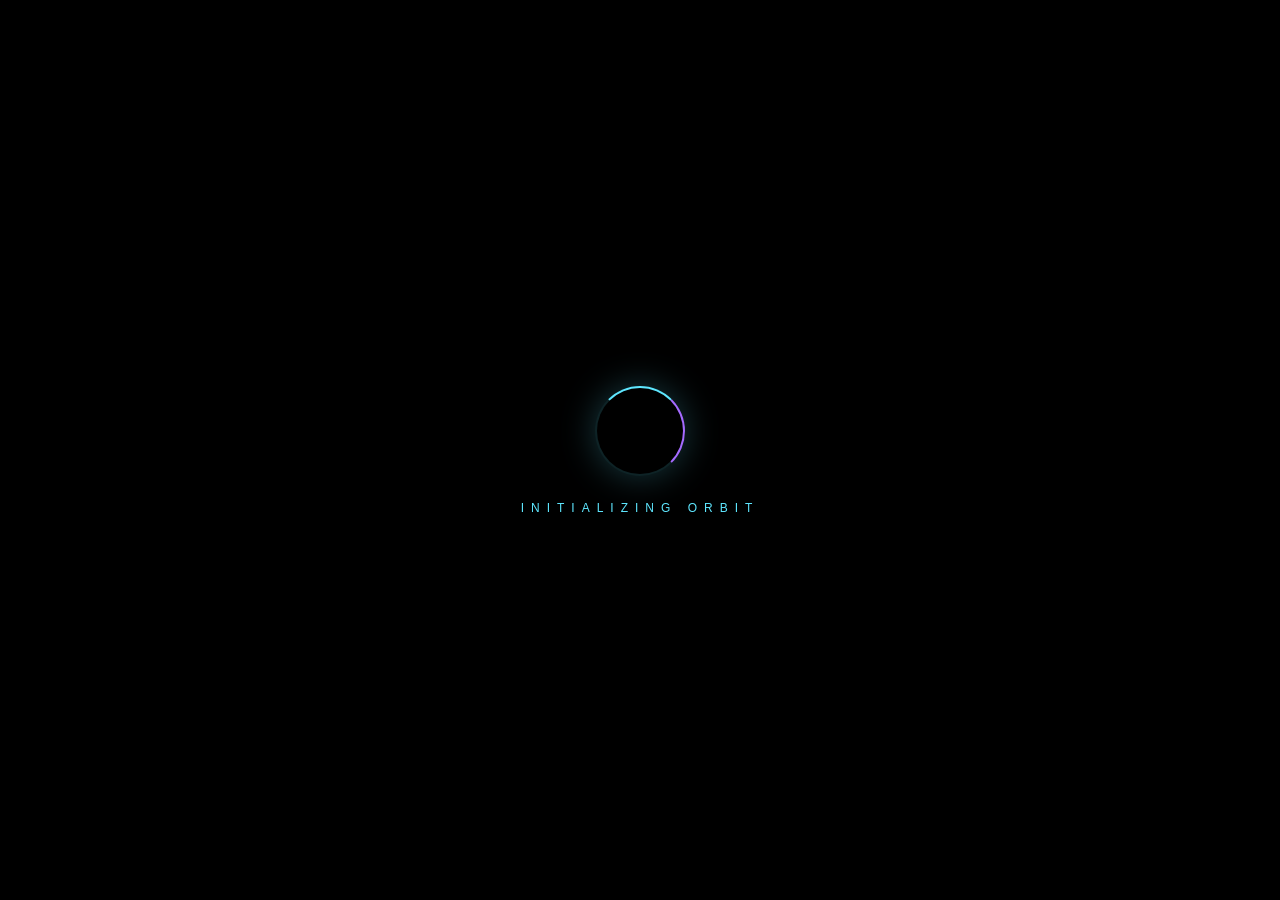
==== index.html @ 04d19d9b "Update index.html" ====
<!DOCTYPE html>
<html lang="en">
<head>
<meta charset="UTF-8">
<meta name="viewport" content="width=device-width, initial-scale=1.0">
<meta name="theme-color" content="#020308">
<meta name="description" content="ORBIT — Beyond the Ordinary. A futuristic sci-fi space interface.">
<title>ORBIT — Beyond the Ordinary</title>

<style>
:root{
    --bg:#020308;
    --bg2:#060914;
    --text:#fff;
    --muted:#91a1b8;
    --cyan:#5ee7ff;
    --blue:#4f7cff;
    --purple:#a56bff;
    --pink:#ff4fd8;
    --green:#55ffb1;
    --red:#ff5577;
    --card:rgba(255,255,255,.055);
    --border:rgba(255,255,255,.11);
}

*{
    margin:0;
    padding:0;
    box-sizing:border-box;
}

html{
    scroll-behavior:smooth;
}

body{
    background:#020308;
    color:var(--text);
    font-family:Arial,Helvetica,sans-serif;
    overflow-x:hidden;
    min-height:100vh;
}

/* ================= LOADER ================= */

#loader{
    position:fixed;
    inset:0;
    z-index:99999;
    display:flex;
    flex-direction:column;
    align-items:center;
    justify-content:center;
    background:#000;
    transition:opacity .8s,visibility .8s;
}

#loader.hidden{
    opacity:0;
    visibility:hidden;
    pointer-events:none;
}

.loader-core{
    width:90px;
    height:90px;
    border-radius:50%;
    border:2px solid rgba(94,231,255,.15);
    border-top-color:var(--cyan);
    border-right-color:var(--purple);
    animation:spin 1s linear infinite;
    box-shadow:0 0 35px rgba(94,231,255,.25);
}

.loader-text{
    margin-top:25px;
    color:var(--cyan);
    letter-spacing:7px;
    font-size:12px;
    animation:blink 1.3s infinite;
}

@keyframes spin{
    to{transform:rotate(360deg)}
}

@keyframes blink{
    50%{opacity:.3}
}

/* ================= SPACE BACKGROUND ================= */

#spaceCanvas{
    position:fixed;
    inset:0;
    width:100%;
    height:100%;
    z-index:-10;
}

/* ================= BLACK HOLE ================= */

.black-hole-wrap{
    position:fixed;
    left:50%;
    top:48%;
    width:550px;
    height:550px;
    transform:translate(-50%,-50%);
    pointer-events:none;
    z-index:-5;
}

.black-hole{
    position:absolute;
    inset:145px;
    border-radius:50%;
    background:#000;
    box-shadow:
        0 0 35px rgba(255,79,216,.3),
        0 0 90px rgba(94,231,255,.15),
        0 0 150px rgba(165,107,255,.1);
}

.accretion-ring{
    position:absolute;
    inset:65px;
    border-radius:50%;
    border:20px solid transparent;
    border-top-color:rgba(255,79,216,.8);
    border-right-color:rgba(94,231,255,.8);
    border-bottom-color:rgba(165,107,255,.45);
    filter:blur(2px);
    transform:rotate(-20deg) scaleY(.42);
    animation:blackHoleSpin 5s linear infinite;
    box-shadow:
        0 0 25px rgba(255,79,216,.3),
        0 0 50px rgba(94,231,255,.2);
}

.accretion-ring.two{
    inset:90px;
    border-width:9px;
    opacity:.65;
    animation-duration:3.5s;
    animation-direction:reverse;
}

.black-hole-glow{
    position:absolute;
    inset:15px;
    border-radius:50%;
    background:radial-gradient(
        circle,
        transparent 35%,
        rgba(94,231,255,.05),
        transparent 70%
    );
    filter:blur(15px);
    animation:glowPulse 4s ease-in-out infinite;
}

@keyframes blackHoleSpin{
    to{
        transform:rotate(340deg) scaleY(.42);
    }
}

@keyframes glowPulse{
    50%{
        transform:scale(1.07);
        opacity:.5;
    }
}

/* ================= NAVBAR ================= */

.navbar{
    position:fixed;
    top:0;
    left:0;
    right:0;
    z-index:1000;
    display:flex;
    align-items:center;
    justify-content:space-between;
    padding:18px 5%;
    background:rgba(2,3,8,.55);
    backdrop-filter:blur(18px);
    border-bottom:1px solid rgba(255,255,255,.07);
    transition:.35s;
}

.navbar.scrolled{
    padding:12px 5%;
    background:rgba(2,3,8,.93);
    box-shadow:0 10px 40px rgba(0,0,0,.4);
}

.logo{
    color:white;
    text-decoration:none;
    font-size:25px;
    font-weight:900;
    letter-spacing:4px;
}

.logo span{
    color:var(--cyan);
    text-shadow:0 0 18px var(--cyan);
}

.nav-links{
    display:flex;
    align-items:center;
    gap:24px;
}

.nav-links a{
    position:relative;
    color:#aebbd0;
    text-decoration:none;
    font-size:14px;
    transition:.3s;
}

.nav-links a:hover{
    color:white;
}

.nav-links a::after{
    content:"";
    position:absolute;
    left:0;
    bottom:-7px;
    width:0;
    height:2px;
    background:linear-gradient(90deg,var(--cyan),var(--purple));
    transition:.3s;
}

.nav-links a:hover::after{
    width:100%;
}

.menu-btn{
    display:none;
    border:1px solid rgba(94,231,255,.2);
    background:rgba(255,255,255,.05);
    color:white;
    width:42px;
    height:42px;
    border-radius:10px;
    cursor:pointer;
    font-size:20px;
}

/* ================= BUTTONS ================= */

.btn{
    position:relative;
    overflow:hidden;
    border:0;
    cursor:pointer;
    color:white;
    text-decoration:none;
    padding:13px 21px;
    border-radius:12px;
    font-weight:700;
    display:inline-flex;
    align-items:center;
    justify-content:center;
    gap:8px;
    transition:.25s;
}

.btn:hover{
    transform:translateY(-4px) scale(1.02);
}

.btn:active{
    transform:scale(.96);
}

.btn-primary{
    background:linear-gradient(
        135deg,
        #246bfd,
        #8a46ff,
        #e54edc
    );
    background-size:200% 200%;
    box-shadow:0 8px 30px rgba(79,124,255,.3);
    animation:gradientMove 4s ease infinite;
}

.btn-primary:hover{
    box-shadow:
        0 12px 40px rgba(79,124,255,.5),
        0 0 30px rgba(165,107,255,.25);
}

.btn-outline{
    background:rgba(94,231,255,.05);
    border:1px solid rgba(94,231,255,.25);
}

.btn-outline:hover{
    border-color:var(--cyan);
    box-shadow:0 0 25px rgba(94,231,255,.2);
}

@keyframes gradientMove{
    0%,100%{background-position:0 50%}
    50%{background-position:100% 50%}
}

.ripple{
    position:absolute;
    width:20px;
    height:20px;
    border-radius:50%;
    background:rgba(255,255,255,.35);
    transform:scale(0);
    animation:ripple .6s linear;
    pointer-events:none;
}

@keyframes ripple{
    to{
        transform:scale(7);
        opacity:0;
    }
}

/* ================= HERO ================= */

.hero{
    min-height:100vh;
    padding:150px 5% 80px;
    display:flex;
    flex-direction:column;
    align-items:center;
    justify-content:center;
    text-align:center;
    position:relative;
}

.hero-content{
    max-width:900px;
    position:relative;
    z-index:5;
}

.status-pill{
    display:inline-flex;
    align-items:center;
    gap:9px;
    padding:8px 14px;
    border:1px solid rgba(94,231,255,.2);
    border-radius:50px;
    background:rgba(94,231,255,.05);
    color:#a3eaff;
    font-size:12px;
    letter-spacing:1px;
}

.status-dot{
    width:8px;
    height:8px;
    border-radius:50%;
    background:var(--green);
    box-shadow:0 0 15px var(--green);
    animation:pulse 1.2s infinite;
}

@keyframes pulse{
    50%{
        transform:scale(.55);
        opacity:.5;
    }
}

.hero h1{
    margin-top:24px;
    font-size:clamp(60px,14vw,150px);
    line-height:.9;
    letter-spacing:14px;
    margin-left:14px;
    font-weight:900;
    background:linear-gradient(
        90deg,
        white,
        var(--cyan),
        #9e8cff,
        var(--pink),
        white
    );
    background-size:300%;
    -webkit-background-clip:text;
    background-clip:text;
    color:transparent;
    animation:textFlow 7s linear infinite;
}

@keyframes textFlow{
    to{background-position:300% center}
}

.hero-subtitle{
    max-width:700px;
    margin:25px auto 0;
    color:#9caac0;
    line-height:1.7;
    font-size:18px;
}

.hero-actions{
    display:flex;
    justify-content:center;
    flex-wrap:wrap;
    gap:13px;
    margin-top:32px;
}

/* ================= STATS ================= */

.stats{
    width:min(1050px,92%);
    margin:30px auto 0;
    display:grid;
    grid-template-columns:repeat(4,1fr);
    gap:13px;
    position:relative;
    z-index:5;
}

.stat{
    padding:20px 15px;
    border:1px solid var(--border);
    background:rgba(255,255,255,.035);
    border-radius:17px;
    backdrop-filter:blur(10px);
    transition:.3s;
}

.stat:hover{
    transform:translateY(-6px);
    border-color:rgba(94,231,255,.35);
    box-shadow:0 0 30px rgba(94,231,255,.1);
}

.stat-number{
    font-size:27px;
    font-weight:800;
}

.stat-label{
    margin-top:6px;
    color:#75859c;
    font-size:11px;
    text-transform:uppercase;
    letter-spacing:1.6px;
}

/* ================= SECTIONS ================= */

section.content-section{
    position:relative;
    padding:110px 5%;
}

.container{
    width:min(1150px,100%);
    margin:auto;
}

.section-heading{
    text-align:center;
    margin-bottom:45px;
}

.section-heading .mini{
    color:var(--cyan);
    text-transform:uppercase;
    letter-spacing:4px;
    font-size:11px;
    margin-bottom:13px;
}

.section-heading h2{
    font-size:clamp(32px,5vw,55px);
    margin-bottom:12px;
}

.section-heading p{
    max-width:650px;
    margin:auto;
    color:#74859d;
    line-height:1.7;
}

/* ================= FEATURE CARDS ================= */

.features-grid{
    display:grid;
    grid-template-columns:repeat(4,1fr);
    gap:16px;
}

.feature-card{
    position:relative;
    padding:27px;
    min-height:240px;
    border:1px solid var(--border);
    border-radius:20px;
    background:linear-gradient(
        145deg,
        rgba(255,255,255,.06),
        rgba(255,255,255,.025)
    );
    overflow:hidden;
    transition:.35s;
}

.feature-card:hover{
    transform:translateY(-9px) rotateX(2deg);
    border-color:rgba(94,231,255,.35);
    box-shadow:0 20px 55px rgba(0,0,0,.45);
}

.feature-icon{
    font-size:35px;
    margin-bottom:17px;
}

.feature-card h3{
    margin-bottom:10px;
    font-size:19px;
}

.feature-card p{
    color:#7d8ea5;
    font-size:14px;
    line-height:1.7;
}

.feature-open{
    display:inline-block;
    margin-top:18px;
    color:#91ebff;
    font-size:12px;
    font-weight:bold;
    cursor:pointer;
}

/* ================= CONTROL PANEL ================= */

.control-panel{
    padding:25px;
    border:1px solid var(--border);
    border-radius:24px;
    background:rgba(255,255,255,.035);
    backdrop-filter:blur(18px);
    box-shadow:0 25px 80px rgba(0,0,0,.25);
}

.control-top{
    display:flex;
    align-items:center;
    justify-content:space-between;
    gap:15px;
    flex-wrap:wrap;
    margin-bottom:25px;
}

.control-title h3{
    font-size:24px;
}

.control-title p{
    margin-top:5px;
    color:#718197;
    font-size:13px;
}

.control-buttons{
    display:flex;
    flex-wrap:wrap;
    gap:10px;
}

.panel-grid{
    display:grid;
    grid-template-columns:1.25fr .75fr;
    gap:16px;
}

.panel-box{
    padding:20px;
    border:1px solid rgba(255,255,255,.08);
    border-radius:18px;
    background:rgba(0,0,0,.25);
}

.panel-box h4{
    margin-bottom:17px;
    color:#cfe8ff;
}

.system-line{
    display:flex;
    align-items:center;
    justify-content:space-between;
    padding:13px 0;
    border-bottom:1px solid rgba(255,255,255,.06);
    font-size:13px;
}

.system-line:last-child{
    border-bottom:0;
}

.system-value{
    color:var(--green);
}

/* ================= SEARCH ================= */

.search-wrap{
    max-width:680px;
    margin:0 auto 25px;
}

.search{
    width:100%;
    padding:16px 18px;
    border:1px solid rgba(94,231,255,.12);
    border-radius:16px;
    outline:none;
    background:rgba(255,255,255,.045);
    color:white;
    font-size:14px;
}

.search:focus{
    border-color:rgba(94,231,255,.5);
    box-shadow:0 0 0 4px rgba(94,231,255,.05);
}

.search::placeholder{
    color:#5e6e83;
}

/* ================= COMMANDS ================= */

.command-grid{
    display:grid;
    grid-template-columns:repeat(3,1fr);
    gap:15px;
}

.command-card{
    padding:22px;
    border:1px solid var(--border);
    border-radius:18px;
    background:rgba(255,255,255,.035);
    transition:.3s;
}

.command-card:hover{
    transform:translateY(-5px);
    border-color:rgba(165,107,255,.35);
}

.command-card.hidden{
    display:none;
}

.command-card h4{
    margin-bottom:8px;
}

.command-card p{
    color:#75859b;
    font-size:13px;
    line-height:1.6;
}

.command-card button{
    margin-top:15px;
}

/* ================= TERMINAL ================= */

.terminal{
    overflow:hidden;
    border:1px solid rgba(94,231,255,.15);
    border-radius:19px;
    background:#020409;
    box-shadow:0 20px 70px rgba(0,0,0,.45);
}

.terminal-bar{
    display:flex;
    align-items:center;
    gap:7px;
    padding:12px 15px;
    background:#080c15;
    border-bottom:1px solid rgba(255,255,255,.07);
}

.terminal-dot{
    width:9px;
    height:9px;
    border-radius:50%;
}

.red{background:#ff5370}
.yellow{background:#ffd35e}
.green{background:#54e89c}

.terminal-body{
    min-height:220px;
    padding:20px;
    font-family:monospace;
    font-size:13px;
    line-height:1.9;
    color:#9feaff;
    white-space:pre-wrap;
}

/* ================= REVEAL ================= */

.reveal{
    opacity:0;
    transform:translateY(45px);
    transition:opacity .8s,transform .8s;
}

.reveal.active{
    opacity:1;
    transform:translateY(0);
}

/* ================= FOOTER ================= */

footer{
    position:relative;
    margin-top:40px;
    padding:80px 5% 30px;
    text-align:center;
    overflow:hidden;
    border-top:1px solid rgba(255,255,255,.08);
    background:linear-gradient(
        180deg,
        rgba(4,6,13,.45),
        #010207
    );
}

.footer-orbit{
    width:100%;
    max-width:760px;
    height:150px;
    margin:0 auto 35px;
    border:1px solid rgba(94,231,255,.12);
    border-radius:50%;
    transform:rotate(-7deg);
    animation:footerFloat 5s ease-in-out infinite;
}

@keyframes footerFloat{
    50%{
        transform:rotate(-7deg) translateY(-8px) scale(1.02);
    }
}

.footer-logo{
    margin-bottom:12px;
    font-size:31px;
    font-weight:900;
    letter-spacing:7px;
}

.footer-logo span{
    color:var(--cyan);
}

.footer-text{
    margin-bottom:24px;
    color:#627186;
    font-size:13px;
}

.footer-links{
    display:flex;
    justify-content:center;
    flex-wrap:wrap;
    gap:18px;
    margin-bottom:25px;
}

.footer-links a{
    color:#8d9cb0;
    text-decoration:none;
    font-size:12px;
    transition:.3s;
}

.footer-links a:hover{
    color:var(--cyan);
}

.footer-copy{
    color:#3f4b5b;
    font-size:11px;
}

/* ================= TOP BUTTON ================= */

#topButton{
    position:fixed;
    right:20px;
    bottom:20px;
    z-index:900;
    width:46px;
    height:46px;
    border-radius:50%;
    border:1px solid rgba(94,231,255,.3);
    background:rgba(5,9,18,.8);
    color:white;
    cursor:pointer;
    opacity:0;
    visibility:hidden;
    transition:.3s;
}

#topButton.show{
    opacity:1;
    visibility:visible;
}

#topButton:hover{
    transform:translateY(-4px);
    box-shadow:0 0 25px rgba(94,231,255,.2);
}

/* ================= MODAL ================= */

.modal{
    position:fixed;
    inset:0;
    z-index:5000;
    display:flex;
    align-items:center;
    justify-content:center;
    padding:20px;
    background:rgba(0,0,0,.75);
    backdrop-filter:blur(12px);
    opacity:0;
    visibility:hidden;
    transition:.3s;
}

.modal.show{
    opacity:1;
    visibility:visible;
}

.modal-box{
    width:min(560px,100%);
    padding:27px;
    border:1px solid rgba(94,231,255,.2);
    border-radius:24px;
    background:linear-gradient(
        145deg,
        rgba(12,17,30,.97),
        rgba(4,5,12,.97)
    );
    transform:translateY(25px) scale(.96);
    transition:.3s;
}

.modal.show .modal-box{
    transform:translateY(0) scale(1);
}

.modal-head{
    display:flex;
    align-items:center;
    justify-content:space-between;
    margin-bottom:18px;
}

.modal-head h3{
    font-size:23px;
}

.close-modal{
    width:35px;
    height:35px;
    border-radius:10px;
    border:1px solid rgba(255,255,255,.1);
    background:rgba(255,255,255,.05);
    color:white;
    cursor:pointer;
}

.modal-box p{
    color:#8190a5;
    line-height:1.75;
    font-size:14px;
}

/* ================= MOBILE ================= */

@media(max-width:900px){

    .features-grid{
        grid-template-columns:repeat(2,1fr);
    }

    .stats{
        grid-template-columns:repeat(2,1fr);
    }

    .panel-grid{
        grid-template-columns:1fr;
    }

    .command-grid{
        grid-template-columns:repeat(2,1fr);
    }
}

@media(max-width:700px){

    .navbar{
        padding:14px 5%;
    }

    .menu-btn{
        display:block;
    }

    .nav-links{
        position:absolute;
        top:70px;
        left:5%;
        right:5%;
        padding:20px;
        flex-direction:column;
        align-items:stretch;
        background:rgba(3,5,12,.96);
        border:1px solid rgba(255,255,255,.08);
        border-radius:18px;
        opacity:0;
        visibility:hidden;
        transform:translateY(-10px);
        transition:.3s;
    }

    .nav-links.open{
        opacity:1;
        visibility:visible;
        transform:translateY(0);
    }

    .nav-links a{
        padding:10px;
    }

    .hero{
        padding-top:125px;
    }

    .hero h1{
        font-size:clamp(52px,18vw,90px);
        letter-spacing:8px;
        margin-left:8px;
    }

    .hero-subtitle{
        font-size:15px;
    }

    .features-grid,
    .command-grid{
        grid-template-columns:1fr;
    }

    .stats{
        grid-template-columns:repeat(2,1fr);
    }

    section.content-section{
        padding:80px 5%;
    }

    .black-hole-wrap{
        width:400px;
        height:400px;
    }

    .black-hole{
        inset:110px;
    }

    .accretion-ring{
        inset:50px;
    }
}

@media(max-width:420px){

    .stats{
        grid-template-columns:1fr;
    }

    .control-panel{
        padding:17px;
    }

    .hero-actions .btn{
        width:100%;
    }
}
</style>
</head>

<body>

<!-- LOADER -->
<div id="loader">
    <div class="loader-core"></div>
    <div class="loader-text">INITIALIZING ORBIT</div>
</div>

<!-- SPACE -->
<canvas id="spaceCanvas"></canvas>

<!-- BLACK HOLE -->
<div class="black-hole-wrap">
    <div class="black-hole-glow"></div>
    <div class="accretion-ring"></div>
    <div class="accretion-ring two"></div>
    <div class="black-hole"></div>
</div>

<!-- NAVBAR -->
<nav class="navbar" id="navbar">

    <a href="#home" class="logo">
        ORB<span>I</span>T
    </a>

    <button class="menu-btn" id="menuBtn">☰</button>

    <div class="nav-links" id="navLinks">
        <a href="#home">Home</a>
        <a href="#explore">Explore</a>
        <a href="#control">Control</a>
        <a href="#modules">Modules</a>
        <a href="#terminal">Terminal</a>
    </div>

</nav>

<!-- HERO -->
<main id="home">

<section class="hero">

    <div class="hero-content">

        <div class="status-pill">
            <span class="status-dot"></span>
            ORBIT SYSTEM ONLINE
        </div>

        <h1>ORBIT</h1>

        <p class="hero-subtitle">
            Beyond the ordinary. Enter a futuristic digital universe
            engineered for exploration, discovery and limitless possibilities.
        </p>

        <div class="hero-actions">

            <a href="#explore" class="btn btn-primary">
                🚀 Explore ORBIT
            </a>

            <button class="btn btn-outline" data-modal="mission">
                🛰 Mission Control
            </button>

        </div>

    </div>

    <div class="stats">

        <div class="stat">
            <div class="stat-number" id="statUsers">24.8K</div>
            <div class="stat-label">Explorers</div>
        </div>

        <div class="stat">
            <div class="stat-number" id="statModules">128</div>
            <div class="stat-label">Modules</div>
        </div>

        <div class="stat">
            <div class="stat-number">99.9%</div>
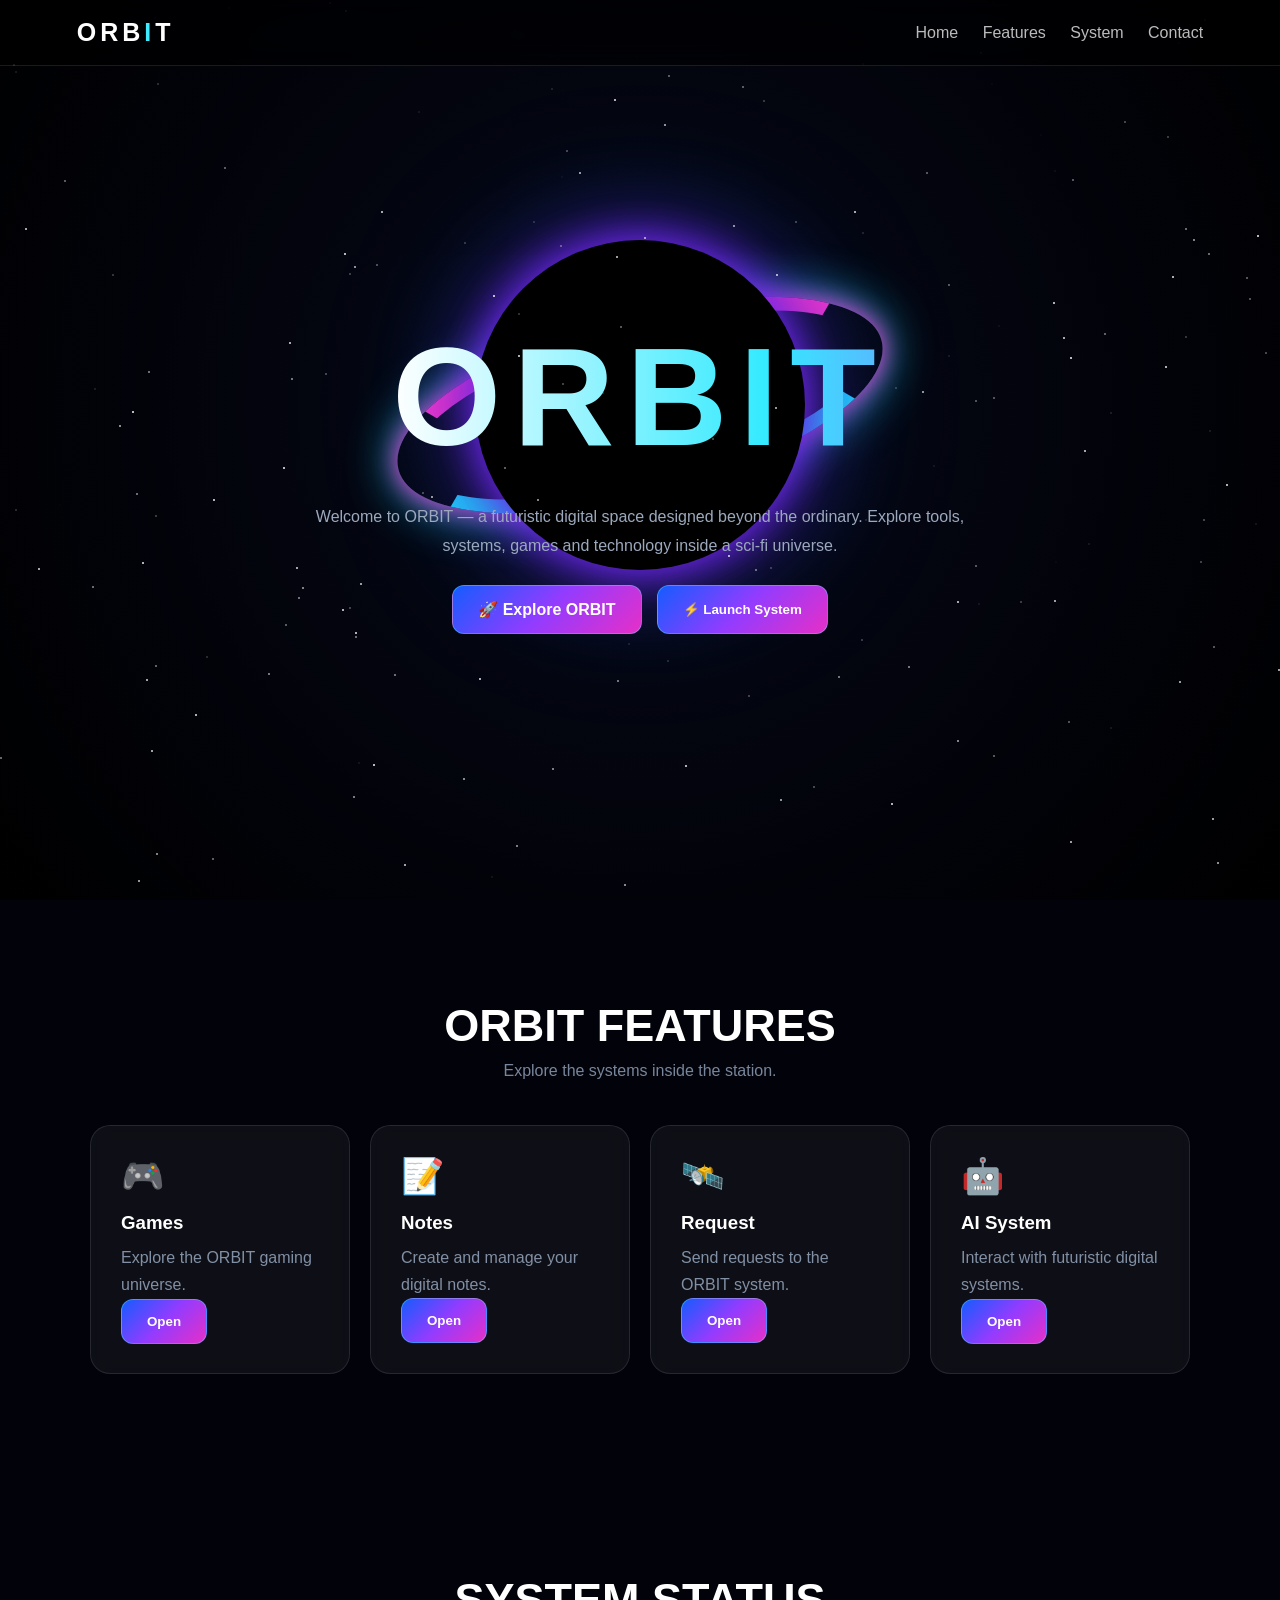
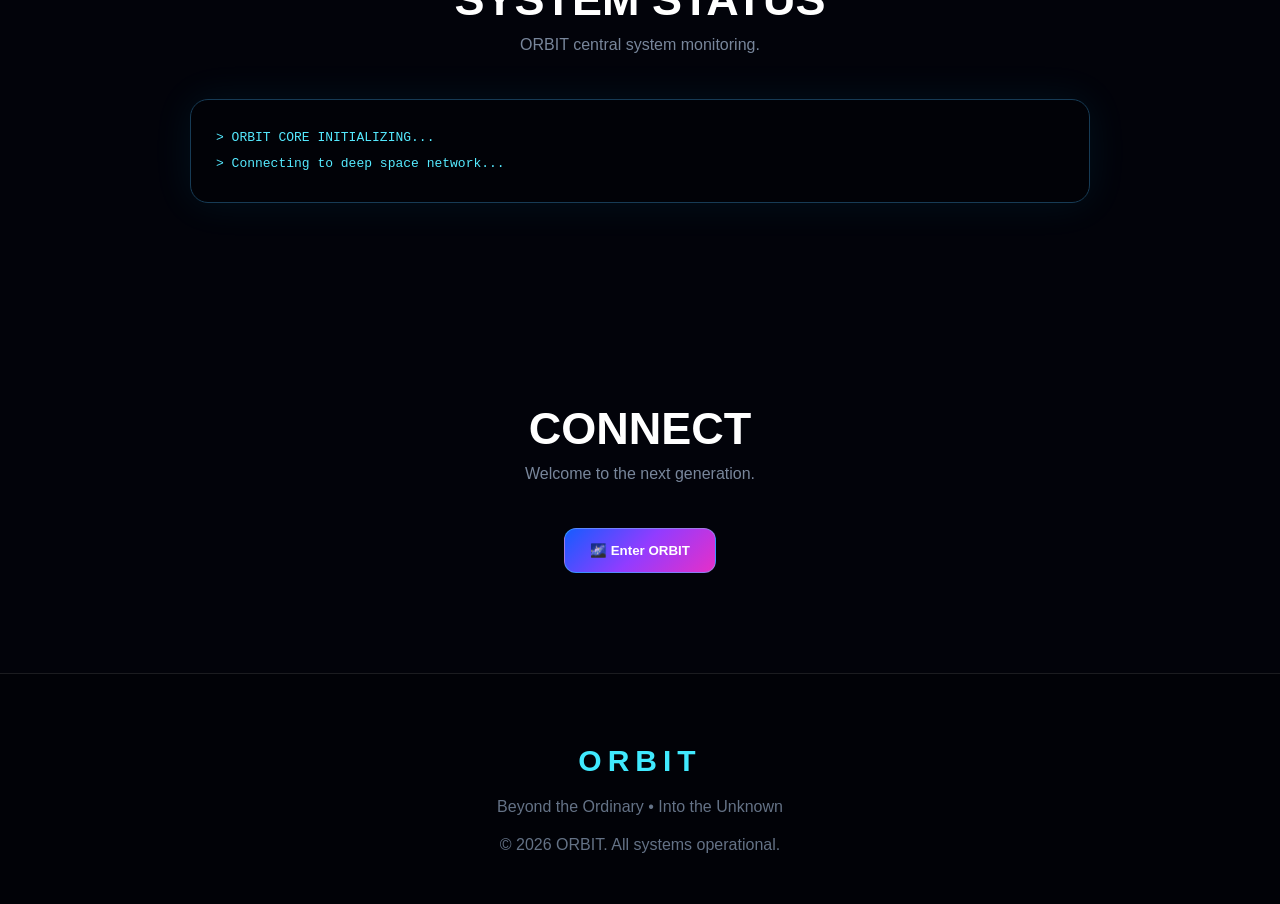
==== commit 1dead58e: "Update index.html" ====
--- a/index.html
+++ b/index.html
@@ -3,26 +3,10 @@
 <head>
 <meta charset="UTF-8">
 <meta name="viewport" content="width=device-width, initial-scale=1.0">
-<meta name="theme-color" content="#020308">
-<meta name="description" content="ORBIT — Beyond the Ordinary. A futuristic sci-fi space interface.">
+
 <title>ORBIT — Beyond the Ordinary</title>
 
 <style>
-:root{
-    --bg:#020308;
-    --bg2:#060914;
-    --text:#fff;
-    --muted:#91a1b8;
-    --cyan:#5ee7ff;
-    --blue:#4f7cff;
-    --purple:#a56bff;
-    --pink:#ff4fd8;
-    --green:#55ffb1;
-    --red:#ff5577;
-    --card:rgba(255,255,255,.055);
-    --border:rgba(255,255,255,.11);
-}
-
 *{
     margin:0;
     padding:0;
@@ -34,996 +18,326 @@
 }
 
 body{
-    background:#020308;
-    color:var(--text);
-    font-family:Arial,Helvetica,sans-serif;
+    background:#02030a;
+    color:white;
+    font-family:Arial,sans-serif;
     overflow-x:hidden;
-    min-height:100vh;
-}
-
-/* ================= LOADER ================= */
-
-#loader{
+}
+
+/* SPACE BACKGROUND */
+.space{
     position:fixed;
     inset:0;
-    z-index:99999;
-    display:flex;
-    flex-direction:column;
-    align-items:center;
-    justify-content:center;
-    background:#000;
-    transition:opacity .8s,visibility .8s;
-}
-
-#loader.hidden{
-    opacity:0;
-    visibility:hidden;
-    pointer-events:none;
-}
-
-.loader-core{
-    width:90px;
-    height:90px;
-    border-radius:50%;
-    border:2px solid rgba(94,231,255,.15);
-    border-top-color:var(--cyan);
-    border-right-color:var(--purple);
-    animation:spin 1s linear infinite;
-    box-shadow:0 0 35px rgba(94,231,255,.25);
-}
-
-.loader-text{
-    margin-top:25px;
-    color:var(--cyan);
-    letter-spacing:7px;
-    font-size:12px;
-    animation:blink 1.3s infinite;
-}
-
-@keyframes spin{
-    to{transform:rotate(360deg)}
-}
-
-@keyframes blink{
-    50%{opacity:.3}
-}
-
-/* ================= SPACE BACKGROUND ================= */
-
-#spaceCanvas{
-    position:fixed;
-    inset:0;
-    width:100%;
-    height:100%;
     z-index:-10;
-}
-
-/* ================= BLACK HOLE ================= */
-
-.black-hole-wrap{
-    position:fixed;
+    overflow:hidden;
+    background:
+        radial-gradient(circle at 50% 45%,
+        #16002c 0%,
+        #050713 25%,
+        #02030a 60%,
+        #000 100%);
+}
+
+/* BLACK HOLE */
+.blackhole{
+    position:absolute;
+    width:330px;
+    height:330px;
     left:50%;
-    top:48%;
-    width:550px;
-    height:550px;
+    top:45%;
     transform:translate(-50%,-50%);
-    pointer-events:none;
-    z-index:-5;
-}
-
-.black-hole{
-    position:absolute;
-    inset:145px;
     border-radius:50%;
     background:#000;
     box-shadow:
-        0 0 35px rgba(255,79,216,.3),
-        0 0 90px rgba(94,231,255,.15),
-        0 0 150px rgba(165,107,255,.1);
-}
-
-.accretion-ring{
+        0 0 40px #7b2cff,
+        0 0 90px #4314a8,
+        0 0 160px rgba(0,150,255,.25);
+}
+
+.ring{
     position:absolute;
-    inset:65px;
+    width:500px;
+    height:180px;
+    left:50%;
+    top:45%;
+    transform:translate(-50%,-50%) rotate(-15deg);
     border-radius:50%;
-    border:20px solid transparent;
-    border-top-color:rgba(255,79,216,.8);
-    border-right-color:rgba(94,231,255,.8);
-    border-bottom-color:rgba(165,107,255,.45);
-    filter:blur(2px);
-    transform:rotate(-20deg) scaleY(.42);
-    animation:blackHoleSpin 5s linear infinite;
+    border:15px solid transparent;
+    border-top-color:#ff35d1;
+    border-bottom-color:#21d4ff;
     box-shadow:
-        0 0 25px rgba(255,79,216,.3),
-        0 0 50px rgba(94,231,255,.2);
-}
-
-.accretion-ring.two{
-    inset:90px;
-    border-width:9px;
-    opacity:.65;
-    animation-duration:3.5s;
-    animation-direction:reverse;
-}
-
-.black-hole-glow{
+        0 0 25px #ff35d1,
+        0 0 50px #21d4ff;
+    animation:spin 5s linear infinite;
+}
+
+@keyframes spin{
+    from{
+        transform:translate(-50%,-50%) rotate(0deg);
+    }
+    to{
+        transform:translate(-50%,-50%) rotate(360deg);
+    }
+}
+
+/* STARS */
+.star{
     position:absolute;
-    inset:15px;
+    width:2px;
+    height:2px;
+    background:white;
     border-radius:50%;
-    background:radial-gradient(
-        circle,
-        transparent 35%,
-        rgba(94,231,255,.05),
-        transparent 70%
-    );
-    filter:blur(15px);
-    animation:glowPulse 4s ease-in-out infinite;
-}
-
-@keyframes blackHoleSpin{
-    to{
-        transform:rotate(340deg) scaleY(.42);
-    }
-}
-
-@keyframes glowPulse{
-    50%{
-        transform:scale(1.07);
-        opacity:.5;
-    }
-}
-
-/* ================= NAVBAR ================= */
-
-.navbar{
+    animation:twinkle 2s infinite alternate;
+}
+
+@keyframes twinkle{
+    from{opacity:.2}
+    to{opacity:1}
+}
+
+/* NAVBAR */
+nav{
     position:fixed;
     top:0;
     left:0;
-    right:0;
-    z-index:1000;
+    width:100%;
+    padding:18px 6%;
     display:flex;
+    justify-content:space-between;
     align-items:center;
-    justify-content:space-between;
-    padding:18px 5%;
-    background:rgba(2,3,8,.55);
-    backdrop-filter:blur(18px);
-    border-bottom:1px solid rgba(255,255,255,.07);
-    transition:.35s;
-}
-
-.navbar.scrolled{
-    padding:12px 5%;
-    background:rgba(2,3,8,.93);
-    box-shadow:0 10px 40px rgba(0,0,0,.4);
+    background:rgba(0,0,0,.55);
+    backdrop-filter:blur(15px);
+    border-bottom:1px solid rgba(255,255,255,.1);
+    z-index:100;
 }
 
 .logo{
-    color:white;
-    text-decoration:none;
     font-size:25px;
     font-weight:900;
     letter-spacing:4px;
 }
 
 .logo span{
-    color:var(--cyan);
-    text-shadow:0 0 18px var(--cyan);
-}
-
-.nav-links{
-    display:flex;
-    align-items:center;
-    gap:24px;
-}
-
-.nav-links a{
-    position:relative;
-    color:#aebbd0;
+    color:#40eaff;
+}
+
+nav a{
+    color:#bbb;
     text-decoration:none;
-    font-size:14px;
+    margin-left:20px;
     transition:.3s;
 }
 
-.nav-links a:hover{
-    color:white;
-}
-
-.nav-links a::after{
-    content:"";
-    position:absolute;
-    left:0;
-    bottom:-7px;
-    width:0;
-    height:2px;
-    background:linear-gradient(90deg,var(--cyan),var(--purple));
-    transition:.3s;
-}
-
-.nav-links a:hover::after{
-    width:100%;
-}
-
-.menu-btn{
-    display:none;
-    border:1px solid rgba(94,231,255,.2);
-    background:rgba(255,255,255,.05);
-    color:white;
-    width:42px;
-    height:42px;
-    border-radius:10px;
-    cursor:pointer;
-    font-size:20px;
-}
-
-/* ================= BUTTONS ================= */
-
-.btn{
-    position:relative;
-    overflow:hidden;
-    border:0;
-    cursor:pointer;
-    color:white;
-    text-decoration:none;
-    padding:13px 21px;
-    border-radius:12px;
-    font-weight:700;
-    display:inline-flex;
-    align-items:center;
-    justify-content:center;
-    gap:8px;
-    transition:.25s;
-}
-
-.btn:hover{
-    transform:translateY(-4px) scale(1.02);
-}
-
-.btn:active{
-    transform:scale(.96);
-}
-
-.btn-primary{
-    background:linear-gradient(
-        135deg,
-        #246bfd,
-        #8a46ff,
-        #e54edc
-    );
-    background-size:200% 200%;
-    box-shadow:0 8px 30px rgba(79,124,255,.3);
-    animation:gradientMove 4s ease infinite;
-}
-
-.btn-primary:hover{
-    box-shadow:
-        0 12px 40px rgba(79,124,255,.5),
-        0 0 30px rgba(165,107,255,.25);
-}
-
-.btn-outline{
-    background:rgba(94,231,255,.05);
-    border:1px solid rgba(94,231,255,.25);
-}
-
-.btn-outline:hover{
-    border-color:var(--cyan);
-    box-shadow:0 0 25px rgba(94,231,255,.2);
-}
-
-@keyframes gradientMove{
-    0%,100%{background-position:0 50%}
-    50%{background-position:100% 50%}
-}
-
-.ripple{
-    position:absolute;
-    width:20px;
-    height:20px;
-    border-radius:50%;
-    background:rgba(255,255,255,.35);
-    transform:scale(0);
-    animation:ripple .6s linear;
-    pointer-events:none;
-}
-
-@keyframes ripple{
-    to{
-        transform:scale(7);
-        opacity:0;
-    }
-}
-
-/* ================= HERO ================= */
-
+nav a:hover{
+    color:#40eaff;
+}
+
+/* HERO */
 .hero{
     min-height:100vh;
-    padding:150px 5% 80px;
     display:flex;
     flex-direction:column;
+    justify-content:center;
     align-items:center;
-    justify-content:center;
     text-align:center;
-    position:relative;
-}
-
-.hero-content{
-    max-width:900px;
-    position:relative;
-    z-index:5;
-}
-
-.status-pill{
-    display:inline-flex;
-    align-items:center;
-    gap:9px;
-    padding:8px 14px;
-    border:1px solid rgba(94,231,255,.2);
-    border-radius:50px;
-    background:rgba(94,231,255,.05);
-    color:#a3eaff;
-    font-size:12px;
-    letter-spacing:1px;
-}
-
-.status-dot{
-    width:8px;
-    height:8px;
-    border-radius:50%;
-    background:var(--green);
-    box-shadow:0 0 15px var(--green);
-    animation:pulse 1.2s infinite;
-}
-
-@keyframes pulse{
-    50%{
-        transform:scale(.55);
-        opacity:.5;
-    }
+    padding:100px 20px 50px;
 }
 
 .hero h1{
-    margin-top:24px;
-    font-size:clamp(60px,14vw,150px);
-    line-height:.9;
-    letter-spacing:14px;
-    margin-left:14px;
-    font-weight:900;
+    font-size:clamp(60px,13vw,140px);
+    letter-spacing:12px;
     background:linear-gradient(
         90deg,
-        white,
-        var(--cyan),
-        #9e8cff,
-        var(--pink),
-        white
+        #fff,
+        #35eaff,
+        #9d55ff,
+        #ff38d1,
+        #fff
     );
     background-size:300%;
     -webkit-background-clip:text;
-    background-clip:text;
     color:transparent;
-    animation:textFlow 7s linear infinite;
-}
-
-@keyframes textFlow{
-    to{background-position:300% center}
-}
-
-.hero-subtitle{
-    max-width:700px;
-    margin:25px auto 0;
-    color:#9caac0;
-    line-height:1.7;
-    font-size:18px;
-}
-
-.hero-actions{
+    animation:gradient 6s linear infinite;
+}
+
+@keyframes gradient{
+    to{
+        background-position:300%;
+    }
+}
+
+.hero p{
+    max-width:650px;
+    margin:25px auto;
+    color:#9ca9bd;
+    line-height:1.8;
+}
+
+.buttons{
     display:flex;
+    gap:15px;
+    flex-wrap:wrap;
     justify-content:center;
-    flex-wrap:wrap;
-    gap:13px;
-    margin-top:32px;
-}
-
-/* ================= STATS ================= */
-
-.stats{
-    width:min(1050px,92%);
-    margin:30px auto 0;
-    display:grid;
-    grid-template-columns:repeat(4,1fr);
-    gap:13px;
-    position:relative;
-    z-index:5;
-}
-
-.stat{
-    padding:20px 15px;
-    border:1px solid var(--border);
-    background:rgba(255,255,255,.035);
-    border-radius:17px;
-    backdrop-filter:blur(10px);
+}
+
+button,
+.btn{
+    padding:14px 25px;
+    border-radius:12px;
+    border:1px solid rgba(80,230,255,.4);
+    background:linear-gradient(
+        135deg,
+        #155cff,
+        #923cff,
+        #e62fc8
+    );
+    color:white;
+    cursor:pointer;
+    text-decoration:none;
+    font-weight:bold;
     transition:.3s;
 }
 
-.stat:hover{
-    transform:translateY(-6px);
-    border-color:rgba(94,231,255,.35);
-    box-shadow:0 0 30px rgba(94,231,255,.1);
-}
-
-.stat-number{
-    font-size:27px;
-    font-weight:800;
-}
-
-.stat-label{
-    margin-top:6px;
-    color:#75859c;
-    font-size:11px;
-    text-transform:uppercase;
-    letter-spacing:1.6px;
-}
-
-/* ================= SECTIONS ================= */
-
-section.content-section{
-    position:relative;
-    padding:110px 5%;
-}
-
-.container{
-    width:min(1150px,100%);
-    margin:auto;
-}
-
-.section-heading{
+button:hover,
+.btn:hover{
+    transform:translateY(-5px) scale(1.04);
+    box-shadow:
+        0 10px 35px rgba(70,150,255,.4);
+}
+
+/* SECTIONS */
+section{
+    padding:100px 7%;
+}
+
+.title{
     text-align:center;
     margin-bottom:45px;
 }
 
-.section-heading .mini{
-    color:var(--cyan);
-    text-transform:uppercase;
-    letter-spacing:4px;
-    font-size:11px;
-    margin-bottom:13px;
-}
-
-.section-heading h2{
-    font-size:clamp(32px,5vw,55px);
-    margin-bottom:12px;
-}
-
-.section-heading p{
-    max-width:650px;
+.title h2{
+    font-size:45px;
+}
+
+.title p{
+    color:#78869b;
+    margin-top:10px;
+}
+
+/* CARDS */
+.cards{
+    max-width:1100px;
     margin:auto;
-    color:#74859d;
+    display:grid;
+    grid-template-columns:repeat(auto-fit,minmax(220px,1fr));
+    gap:20px;
+}
+
+.card{
+    padding:30px;
+    min-height:200px;
+    border-radius:20px;
+    background:rgba(255,255,255,.05);
+    border:1px solid rgba(255,255,255,.1);
+    backdrop-filter:blur(10px);
+    transition:.4s;
+}
+
+.card:hover{
+    transform:translateY(-10px);
+    border-color:#36dcff;
+    box-shadow:0 15px 45px rgba(20,200,255,.12);
+}
+
+.card h3{
+    margin:15px 0 10px;
+}
+
+.card p{
+    color:#8190a5;
     line-height:1.7;
 }
 
-/* ================= FEATURE CARDS ================= */
-
-.features-grid{
-    display:grid;
-    grid-template-columns:repeat(4,1fr);
-    gap:16px;
-}
-
-.feature-card{
-    position:relative;
-    padding:27px;
-    min-height:240px;
-    border:1px solid var(--border);
-    border-radius:20px;
-    background:linear-gradient(
-        145deg,
-        rgba(255,255,255,.06),
-        rgba(255,255,255,.025)
-    );
-    overflow:hidden;
-    transition:.35s;
-}
-
-.feature-card:hover{
-    transform:translateY(-9px) rotateX(2deg);
-    border-color:rgba(94,231,255,.35);
-    box-shadow:0 20px 55px rgba(0,0,0,.45);
-}
-
-.feature-icon{
+.icon{
     font-size:35px;
-    margin-bottom:17px;
-}
-
-.feature-card h3{
-    margin-bottom:10px;
-    font-size:19px;
-}
-
-.feature-card p{
-    color:#7d8ea5;
-    font-size:14px;
-    line-height:1.7;
-}
-
-.feature-open{
-    display:inline-block;
-    margin-top:18px;
-    color:#91ebff;
-    font-size:12px;
+}
+
+/* TERMINAL */
+.terminal{
+    max-width:900px;
+    margin:auto;
+    padding:25px;
+    background:#010207;
+    border:1px solid #173b55;
+    border-radius:18px;
+    font-family:monospace;
+    color:#55eaff;
+    box-shadow:0 0 40px rgba(30,200,255,.08);
+}
+
+#terminalText{
+    line-height:2;
+}
+
+/* FOOTER */
+footer{
+    padding:70px 20px 30px;
+    text-align:center;
+    border-top:1px solid rgba(255,255,255,.1);
+    background:#010207;
+}
+
+.footer-logo{
+    font-size:30px;
     font-weight:bold;
-    cursor:pointer;
-}
-
-/* ================= CONTROL PANEL ================= */
-
-.control-panel{
-    padding:25px;
-    border:1px solid var(--border);
-    border-radius:24px;
-    background:rgba(255,255,255,.035);
-    backdrop-filter:blur(18px);
-    box-shadow:0 25px 80px rgba(0,0,0,.25);
-}
-
-.control-top{
-    display:flex;
-    align-items:center;
-    justify-content:space-between;
-    gap:15px;
-    flex-wrap:wrap;
-    margin-bottom:25px;
-}
-
-.control-title h3{
-    font-size:24px;
-}
-
-.control-title p{
-    margin-top:5px;
-    color:#718197;
-    font-size:13px;
-}
-
-.control-buttons{
-    display:flex;
-    flex-wrap:wrap;
-    gap:10px;
-}
-
-.panel-grid{
-    display:grid;
-    grid-template-columns:1.25fr .75fr;
-    gap:16px;
-}
-
-.panel-box{
-    padding:20px;
-    border:1px solid rgba(255,255,255,.08);
-    border-radius:18px;
-    background:rgba(0,0,0,.25);
-}
-
-.panel-box h4{
-    margin-bottom:17px;
-    color:#cfe8ff;
-}
-
-.system-line{
-    display:flex;
-    align-items:center;
-    justify-content:space-between;
-    padding:13px 0;
-    border-bottom:1px solid rgba(255,255,255,.06);
-    font-size:13px;
-}
-
-.system-line:last-child{
-    border-bottom:0;
-}
-
-.system-value{
-    color:var(--green);
-}
-
-/* ================= SEARCH ================= */
-
-.search-wrap{
-    max-width:680px;
-    margin:0 auto 25px;
-}
-
-.search{
-    width:100%;
-    padding:16px 18px;
-    border:1px solid rgba(94,231,255,.12);
-    border-radius:16px;
-    outline:none;
-    background:rgba(255,255,255,.045);
-    color:white;
-    font-size:14px;
-}
-
-.search:focus{
-    border-color:rgba(94,231,255,.5);
-    box-shadow:0 0 0 4px rgba(94,231,255,.05);
-}
-
-.search::placeholder{
-    color:#5e6e83;
-}
-
-/* ================= COMMANDS ================= */
-
-.command-grid{
-    display:grid;
-    grid-template-columns:repeat(3,1fr);
-    gap:15px;
-}
-
-.command-card{
-    padding:22px;
-    border:1px solid var(--border);
-    border-radius:18px;
-    background:rgba(255,255,255,.035);
-    transition:.3s;
-}
-
-.command-card:hover{
-    transform:translateY(-5px);
-    border-color:rgba(165,107,255,.35);
-}
-
-.command-card.hidden{
-    display:none;
-}
-
-.command-card h4{
-    margin-bottom:8px;
-}
-
-.command-card p{
-    color:#75859b;
-    font-size:13px;
-    line-height:1.6;
-}
-
-.command-card button{
-    margin-top:15px;
-}
-
-/* ================= TERMINAL ================= */
-
-.terminal{
-    overflow:hidden;
-    border:1px solid rgba(94,231,255,.15);
-    border-radius:19px;
-    background:#020409;
-    box-shadow:0 20px 70px rgba(0,0,0,.45);
-}
-
-.terminal-bar{
-    display:flex;
-    align-items:center;
-    gap:7px;
-    padding:12px 15px;
-    background:#080c15;
-    border-bottom:1px solid rgba(255,255,255,.07);
-}
-
-.terminal-dot{
-    width:9px;
-    height:9px;
-    border-radius:50%;
-}
-
-.red{background:#ff5370}
-.yellow{background:#ffd35e}
-.green{background:#54e89c}
-
-.terminal-body{
-    min-height:220px;
-    padding:20px;
-    font-family:monospace;
-    font-size:13px;
-    line-height:1.9;
-    color:#9feaff;
-    white-space:pre-wrap;
-}
-
-/* ================= REVEAL ================= */
-
-.reveal{
-    opacity:0;
-    transform:translateY(45px);
-    transition:opacity .8s,transform .8s;
-}
-
-.reveal.active{
-    opacity:1;
-    transform:translateY(0);
-}
-
-/* ================= FOOTER ================= */
-
-footer{
-    position:relative;
-    margin-top:40px;
-    padding:80px 5% 30px;
-    text-align:center;
-    overflow:hidden;
-    border-top:1px solid rgba(255,255,255,.08);
-    background:linear-gradient(
-        180deg,
-        rgba(4,6,13,.45),
-        #010207
-    );
-}
-
-.footer-orbit{
-    width:100%;
-    max-width:760px;
-    height:150px;
-    margin:0 auto 35px;
-    border:1px solid rgba(94,231,255,.12);
-    border-radius:50%;
-    transform:rotate(-7deg);
-    animation:footerFloat 5s ease-in-out infinite;
-}
-
-@keyframes footerFloat{
-    50%{
-        transform:rotate(-7deg) translateY(-8px) scale(1.02);
-    }
-}
-
-.footer-logo{
-    margin-bottom:12px;
-    font-size:31px;
-    font-weight:900;
-    letter-spacing:7px;
-}
-
-.footer-logo span{
-    color:var(--cyan);
-}
-
-.footer-text{
-    margin-bottom:24px;
-    color:#627186;
-    font-size:13px;
-}
-
-.footer-links{
-    display:flex;
-    justify-content:center;
-    flex-wrap:wrap;
-    gap:18px;
-    margin-bottom:25px;
-}
-
-.footer-links a{
-    color:#8d9cb0;
-    text-decoration:none;
-    font-size:12px;
-    transition:.3s;
-}
-
-.footer-links a:hover{
-    color:var(--cyan);
-}
-
-.footer-copy{
-    color:#3f4b5b;
-    font-size:11px;
-}
-
-/* ================= TOP BUTTON ================= */
-
-#topButton{
+    letter-spacing:6px;
+    color:#40eaff;
+}
+
+footer p{
+    color:#647286;
+    margin:20px 0;
+}
+
+/* SCROLL TOP */
+#top{
     position:fixed;
     right:20px;
     bottom:20px;
-    z-index:900;
-    width:46px;
-    height:46px;
+    width:45px;
+    height:45px;
     border-radius:50%;
-    border:1px solid rgba(94,231,255,.3);
-    background:rgba(5,9,18,.8);
-    color:white;
-    cursor:pointer;
-    opacity:0;
-    visibility:hidden;
-    transition:.3s;
-}
-
-#topButton.show{
-    opacity:1;
-    visibility:visible;
-}
-
-#topButton:hover{
-    transform:translateY(-4px);
-    box-shadow:0 0 25px rgba(94,231,255,.2);
-}
-
-/* ================= MODAL ================= */
-
-.modal{
-    position:fixed;
-    inset:0;
-    z-index:5000;
-    display:flex;
-    align-items:center;
-    justify-content:center;
-    padding:20px;
-    background:rgba(0,0,0,.75);
-    backdrop-filter:blur(12px);
-    opacity:0;
-    visibility:hidden;
-    transition:.3s;
-}
-
-.modal.show{
-    opacity:1;
-    visibility:visible;
-}
-
-.modal-box{
-    width:min(560px,100%);
-    padding:27px;
-    border:1px solid rgba(94,231,255,.2);
-    border-radius:24px;
-    background:linear-gradient(
-        145deg,
-        rgba(12,17,30,.97),
-        rgba(4,5,12,.97)
-    );
-    transform:translateY(25px) scale(.96);
-    transition:.3s;
-}
-
-.modal.show .modal-box{
-    transform:translateY(0) scale(1);
-}
-
-.modal-head{
-    display:flex;
-    align-items:center;
-    justify-content:space-between;
-    margin-bottom:18px;
-}
-
-.modal-head h3{
-    font-size:23px;
-}
-
-.close-modal{
-    width:35px;
-    height:35px;
-    border-radius:10px;
-    border:1px solid rgba(255,255,255,.1);
-    background:rgba(255,255,255,.05);
-    color:white;
-    cursor:pointer;
-}
-
-.modal-box p{
-    color:#8190a5;
-    line-height:1.75;
-    font-size:14px;
-}
-
-/* ================= MOBILE ================= */
-
-@media(max-width:900px){
-
-    .features-grid{
-        grid-template-columns:repeat(2,1fr);
-    }
-
-    .stats{
-        grid-template-columns:repeat(2,1fr);
-    }
-
-    .panel-grid{
-        grid-template-columns:1fr;
-    }
-
-    .command-grid{
-        grid-template-columns:repeat(2,1fr);
-    }
-}
-
+    display:none;
+    z-index:99;
+}
+
+/* MOBILE */
 @media(max-width:700px){
 
-    .navbar{
-        padding:14px 5%;
-    }
-
-    .menu-btn{
-        display:block;
-    }
-
-    .nav-links{
-        position:absolute;
-        top:70px;
-        left:5%;
-        right:5%;
-        padding:20px;
-        flex-direction:column;
-        align-items:stretch;
-        background:rgba(3,5,12,.96);
-        border:1px solid rgba(255,255,255,.08);
-        border-radius:18px;
-        opacity:0;
-        visibility:hidden;
-        transform:translateY(-10px);
-        transition:.3s;
-    }
-
-    .nav-links.open{
-        opacity:1;
-        visibility:visible;
-        transform:translateY(0);
-    }
-
-    .nav-links a{
-        padding:10px;
-    }
-
-    .hero{
-        padding-top:125px;
-    }
-
-    .hero h1{
-        font-size:clamp(52px,18vw,90px);
-        letter-spacing:8px;
-        margin-left:8px;
-    }
-
-    .hero-subtitle{
-        font-size:15px;
-    }
-
-    .features-grid,
-    .command-grid{
-        grid-template-columns:1fr;
-    }
-
-    .stats{
-        grid-template-columns:repeat(2,1fr);
-    }
-
-    section.content-section{
-        padding:80px 5%;
-    }
-
-    .black-hole-wrap{
-        width:400px;
-        height:400px;
-    }
-
-    .black-hole{
-        inset:110px;
-    }
-
-    .accretion-ring{
-        inset:50px;
-    }
-}
-
-@media(max-width:420px){
-
-    .stats{
-        grid-template-columns:1fr;
-    }
-
-    .control-panel{
-        padding:17px;
-    }
-
-    .hero-actions .btn{
-        width:100%;
+    nav{
+        padding:15px 20px;
+    }
+
+    nav .links{
+        display:none;
+    }
+
+    .blackhole{
+        width:220px;
+        height:220px;
+    }
+
+    .ring{
+        width:330px;
+        height:120px;
+    }
+
+    section{
+        padding:80px 20px;
+    }
+
+    .title h2{
+        font-size:34px;
     }
 }
 </style>
@@ -1031,87 +345,305 @@
 
 <body>
 
-<!-- LOADER -->
-<div id="loader">
-    <div class="loader-core"></div>
-    <div class="loader-text">INITIALIZING ORBIT</div>
+<!-- SPACE -->
+<div class="space" id="space">
+
+    <div class="ring"></div>
+    <div class="blackhole"></div>
+
 </div>
 
-<!-- SPACE -->
-<canvas id="spaceCanvas"></canvas>
-
-<!-- BLACK HOLE -->
-<div class="black-hole-wrap">
-    <div class="black-hole-glow"></div>
-    <div class="accretion-ring"></div>
-    <div class="accretion-ring two"></div>
-    <div class="black-hole"></div>
-</div>
-
 <!-- NAVBAR -->
-<nav class="navbar" id="navbar">
-
-    <a href="#home" class="logo">
+<nav>
+
+    <div class="logo">
         ORB<span>I</span>T
-    </a>
-
-    <button class="menu-btn" id="menuBtn">☰</button>
-
-    <div class="nav-links" id="navLinks">
+    </div>
+
+    <div class="links">
         <a href="#home">Home</a>
-        <a href="#explore">Explore</a>
-        <a href="#control">Control</a>
-        <a href="#modules">Modules</a>
-        <a href="#terminal">Terminal</a>
+        <a href="#features">Features</a>
+        <a href="#system">System</a>
+        <a href="#contact">Contact</a>
     </div>
 
 </nav>
 
 <!-- HERO -->
-<main id="home">
-
-<section class="hero">
-
-    <div class="hero-content">
-
-        <div class="status-pill">
-            <span class="status-dot"></span>
-            ORBIT SYSTEM ONLINE
+<section class="hero" id="home">
+
+    <h1>ORBIT</h1>
+
+    <p>
+        Welcome to ORBIT — a futuristic digital space
+        designed beyond the ordinary.
+        Explore tools, systems, games and technology
+        inside a sci-fi universe.
+    </p>
+
+    <div class="buttons">
+
+        <a class="btn" href="#features">
+            🚀 Explore ORBIT
+        </a>
+
+        <button onclick="launchSystem()">
+            ⚡ Launch System
+        </button>
+
+    </div>
+
+</section>
+
+<!-- FEATURES -->
+<section id="features">
+
+    <div class="title">
+        <h2>ORBIT FEATURES</h2>
+        <p>Explore the systems inside the station.</p>
+    </div>
+
+    <div class="cards">
+
+        <div class="card">
+            <div class="icon">🎮</div>
+            <h3>Games</h3>
+            <p>
+                Explore the ORBIT gaming universe.
+            </p>
+            <button onclick="openFeature('Games')">
+                Open
+            </button>
         </div>
 
-        <h1>ORBIT</h1>
-
-        <p class="hero-subtitle">
-            Beyond the ordinary. Enter a futuristic digital universe
-            engineered for exploration, discovery and limitless possibilities.
-        </p>
-
-        <div class="hero-actions">
-
-            <a href="#explore" class="btn btn-primary">
-                🚀 Explore ORBIT
-            </a>
-
-            <button class="btn btn-outline" data-modal="mission">
-                🛰 Mission Control
+        <div class="card">
+            <div class="icon">📝</div>
+            <h3>Notes</h3>
+            <p>
+                Create and manage your digital notes.
+            </p>
+            <button onclick="openFeature('Notes')">
+                Open
             </button>
-
         </div>
 
-    </div>
-
-    <div class="stats">
-
-        <div class="stat">
-            <div class="stat-number" id="statUsers">24.8K</div>
-            <div class="stat-label">Explorers</div>
+        <div class="card">
+            <div class="icon">🛰️</div>
+            <h3>Request</h3>
+            <p>
+                Send requests to the ORBIT system.
+            </p>
+            <button onclick="openFeature('Request')">
+                Open
+            </button>
         </div>
 
-        <div class="stat">
-            <div class="stat-number" id="statModules">128</div>
-            <div class="stat-label">Modules</div>
+        <div class="card">
+            <div class="icon">🤖</div>
+            <h3>AI System</h3>
+            <p>
+                Interact with futuristic digital systems.
+            </p>
+            <button onclick="openFeature('AI System')">
+                Open
+            </button>
         </div>
 
-        <div class="stat">
-            <div class="stat-number">99.9%</div>
-            
+    </div>
+
+</section>
+
+<!-- SYSTEM -->
+<section id="system">
+
+    <div class="title">
+        <h2>SYSTEM STATUS</h2>
+        <p>ORBIT central system monitoring.</p>
+    </div>
+
+    <div class="terminal">
+
+        <div id="terminalText"></div>
+
+    </div>
+
+</section>
+
+<!-- CONTACT -->
+<section id="contact">
+
+    <div class="title">
+        <h2>CONNECT</h2>
+        <p>Welcome to the next generation.</p>
+    </div>
+
+    <div style="text-align:center">
+
+        <button onclick="showMessage()">
+            🌌 Enter ORBIT
+        </button>
+
+    </div>
+
+</section>
+
+<!-- FOOTER -->
+<footer>
+
+    <div class="footer-logo">
+        ORBIT
+    </div>
+
+    <p>
+        Beyond the Ordinary • Into the Unknown
+    </p>
+
+    <p>
+        © 2026 ORBIT. All systems operational.
+    </p>
+
+</footer>
+
+<button id="top" onclick="window.scrollTo({top:0,behavior:'smooth'})">
+    ↑
+</button>
+
+<script>
+
+/* CREATE STARS */
+
+const space = document.getElementById("space");
+
+for(let i=0;i<180;i++){
+
+    const star = document.createElement("div");
+
+    star.className = "star";
+
+    star.style.left = Math.random()*100 + "%";
+    star.style.top = Math.random()*100 + "%";
+
+    star.style.animationDelay =
+        Math.random()*3 + "s";
+
+    star.style.opacity =
+        Math.random();
+
+    space.appendChild(star);
+}
+
+
+/* LAUNCH SYSTEM */
+
+function launchSystem(){
+
+    alert(
+        "🚀 ORBIT SYSTEM\n\n" +
+        "Launch sequence initiated...\n" +
+        "All systems operational."
+    );
+
+}
+
+
+/* FEATURE BUTTON */
+
+function openFeature(name){
+
+    alert(
+        "🛰️ " + name +
+        " system selected.\n\n" +
+        "This module is ready to be connected."
+    );
+
+}
+
+
+/* CONTACT */
+
+function showMessage(){
+
+    alert(
+        "🌌 Welcome to ORBIT!\n\n" +
+        "Your journey has begun."
+    );
+
+}
+
+
+/* TERMINAL */
+
+const terminal = document.getElementById("terminalText");
+
+const lines = [
+    "> ORBIT CORE INITIALIZING...",
+    "> Connecting to deep space network...",
+    "> Scanning nearby systems...",
+    "> Quantum gateway: ONLINE",
+    "> Navigation system: ONLINE",
+    "> Artificial intelligence: ONLINE",
+    "> Black hole containment: STABLE",
+    "> All systems operational.",
+    "> Welcome, explorer."
+];
+
+let line = 0;
+
+function typeLine(){
+
+    if(line >= lines.length){
+        terminal.innerHTML +=
+            "<br><span style='color:#fff'>_</span>";
+        return;
+    }
+
+    terminal.innerHTML +=
+        lines[line] + "<br>";
+
+    line++;
+
+    setTimeout(typeLine,700);
+}
+
+setTimeout(typeLine,1000);
+
+
+/* SCROLL TOP */
+
+const topButton = document.getElementById("top");
+
+window.addEventListener("scroll",function(){
+
+    if(window.scrollY > 500){
+
+        topButton.style.display="block";
+
+    }else{
+
+        topButton.style.display="none";
+
+    }
+
+});
+
+
+/* PARALLAX BLACK HOLE */
+
+window.addEventListener("mousemove",function(e){
+
+    const x =
+        (e.clientX / window.innerWidth - .5) * 20;
+
+    const y =
+        (e.clientY / window.innerHeight - .5) * 20;
+
+    document.querySelector(".blackhole").style.transform =
+        `translate(calc(-50% + ${x}px),calc(-50% + ${y}px))`;
+
+});
+
+
+</script>
+
+</body>
+</html>
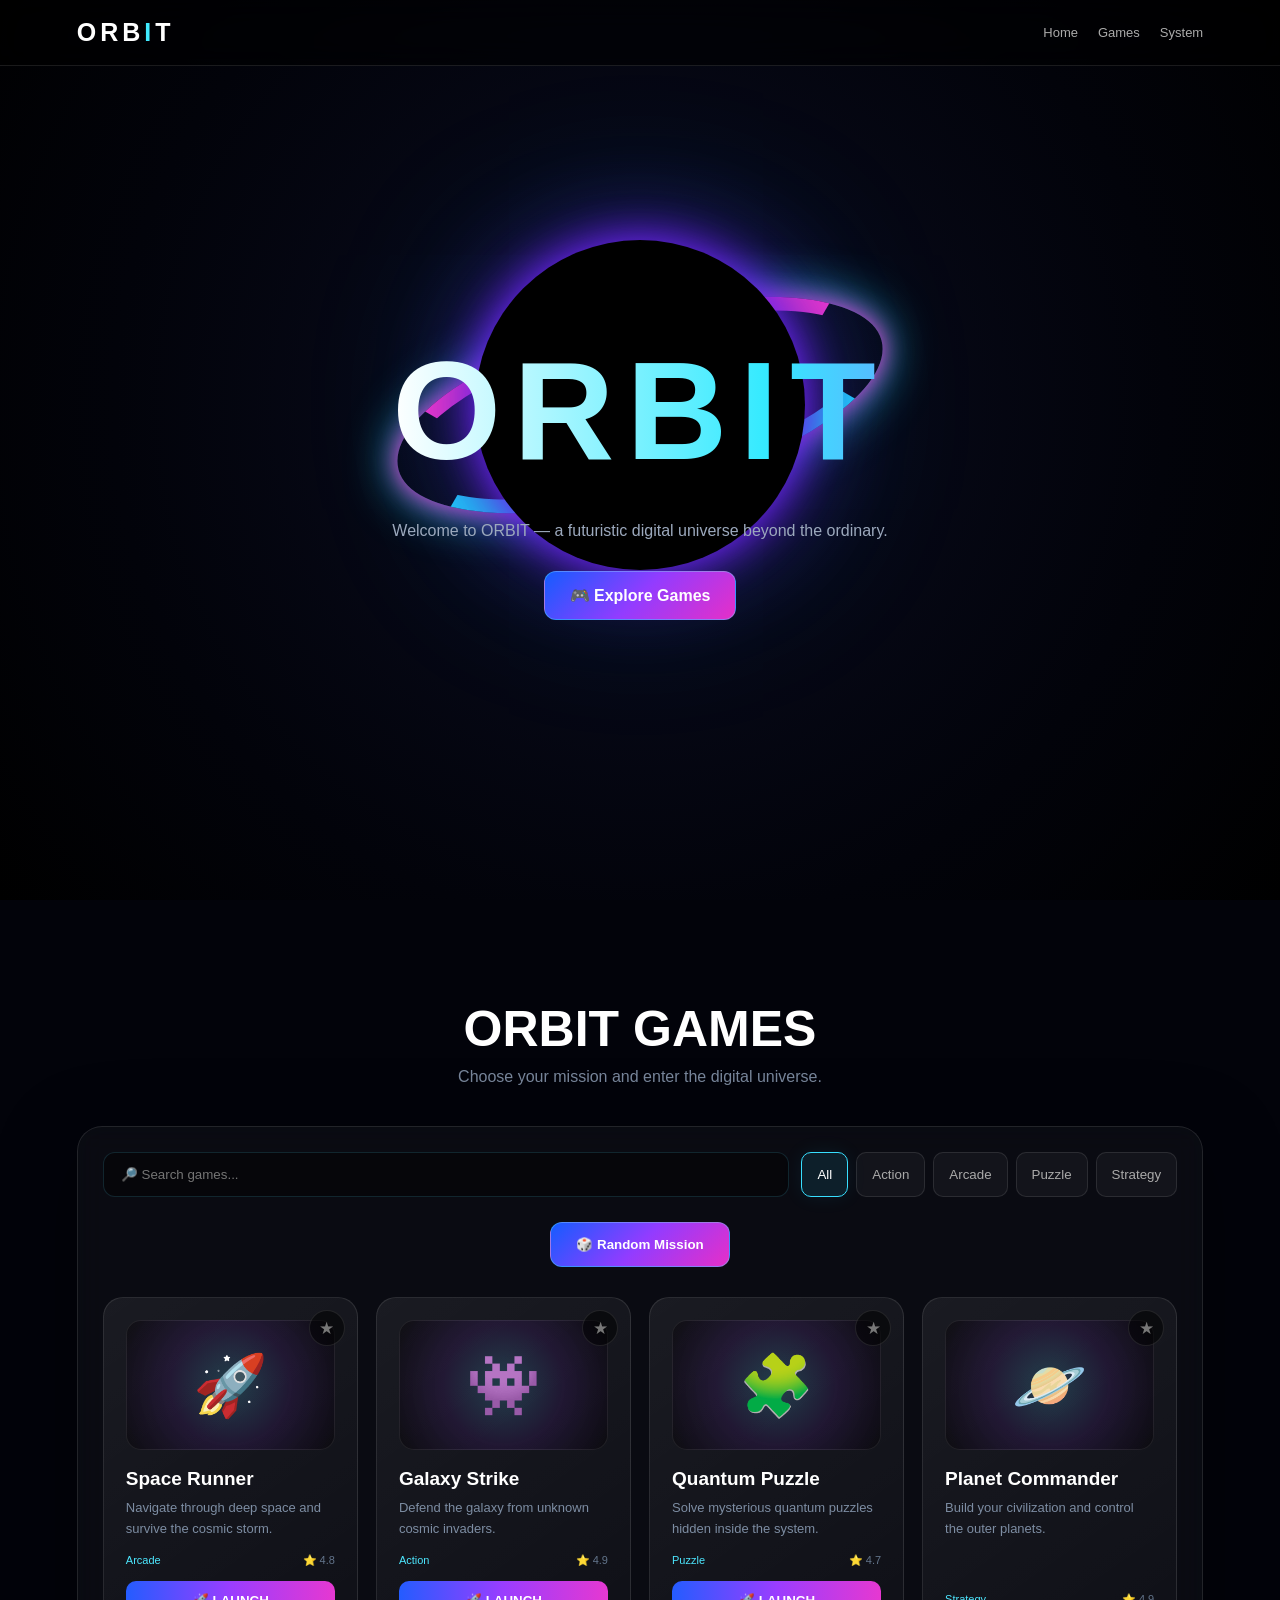
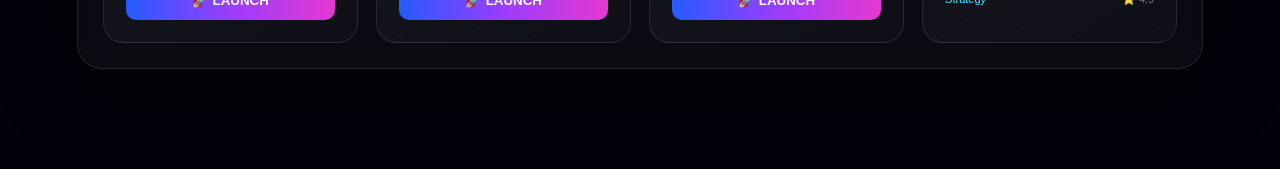
==== commit c23d4e14: "Update index.html" ====
--- a/index.html
+++ b/index.html
@@ -1,12 +1,24 @@
 <!DOCTYPE html>
 <html lang="en">
+
 <head>
+
 <meta charset="UTF-8">
-<meta name="viewport" content="width=device-width, initial-scale=1.0">
+
+<meta name="viewport"
+content="width=device-width, initial-scale=1.0">
+
+<meta name="theme-color"
+content="#02030a">
 
 <title>ORBIT — Beyond the Ordinary</title>
 
 <style>
+
+/* =====================================================
+   GLOBAL
+===================================================== */
+
 *{
     margin:0;
     padding:0;
@@ -19,101 +31,176 @@
 
 body{
     background:#02030a;
-    color:white;
-    font-family:Arial,sans-serif;
+    color:#fff;
+    font-family:Arial,Helvetica,sans-serif;
     overflow-x:hidden;
 }
 
-/* SPACE BACKGROUND */
+button,
+input{
+    font-family:inherit;
+}
+
+/* =====================================================
+   SPACE BACKGROUND
+===================================================== */
+
 .space{
     position:fixed;
     inset:0;
     z-index:-10;
     overflow:hidden;
+
     background:
-        radial-gradient(circle at 50% 45%,
-        #16002c 0%,
-        #050713 25%,
-        #02030a 60%,
-        #000 100%);
-}
-
-/* BLACK HOLE */
-.blackhole{
-    position:absolute;
-    width:330px;
-    height:330px;
-    left:50%;
-    top:45%;
-    transform:translate(-50%,-50%);
-    border-radius:50%;
-    background:#000;
-    box-shadow:
-        0 0 40px #7b2cff,
-        0 0 90px #4314a8,
-        0 0 160px rgba(0,150,255,.25);
-}
-
-.ring{
-    position:absolute;
-    width:500px;
-    height:180px;
-    left:50%;
-    top:45%;
-    transform:translate(-50%,-50%) rotate(-15deg);
-    border-radius:50%;
-    border:15px solid transparent;
-    border-top-color:#ff35d1;
-    border-bottom-color:#21d4ff;
-    box-shadow:
-        0 0 25px #ff35d1,
-        0 0 50px #21d4ff;
-    animation:spin 5s linear infinite;
-}
-
-@keyframes spin{
-    from{
-        transform:translate(-50%,-50%) rotate(0deg);
-    }
-    to{
-        transform:translate(-50%,-50%) rotate(360deg);
-    }
-}
-
-/* STARS */
+    radial-gradient(
+        circle at 50% 45%,
+        #17002d 0%,
+        #070918 25%,
+        #02030a 65%,
+        #000 100%
+    );
+}
+
+/* =====================================================
+   STARS
+===================================================== */
+
 .star{
     position:absolute;
     width:2px;
     height:2px;
-    background:white;
     border-radius:50%;
-    animation:twinkle 2s infinite alternate;
+    background:#fff;
+
+    animation:
+    twinkle 2s infinite alternate;
 }
 
 @keyframes twinkle{
-    from{opacity:.2}
-    to{opacity:1}
-}
-
-/* NAVBAR */
+
+    from{
+        opacity:.15;
+        transform:scale(.7);
+    }
+
+    to{
+        opacity:1;
+        transform:scale(1.4);
+    }
+
+}
+
+/* =====================================================
+   BLACK HOLE
+===================================================== */
+
+.blackhole{
+
+    position:absolute;
+
+    width:330px;
+    height:330px;
+
+    left:50%;
+    top:45%;
+
+    transform:translate(-50%,-50%);
+
+    border-radius:50%;
+
+    background:#000;
+
+    box-shadow:
+    0 0 40px #7428ff,
+    0 0 90px #4013a5,
+    0 0 170px rgba(0,170,255,.25);
+}
+
+.ring{
+
+    position:absolute;
+
+    width:500px;
+    height:180px;
+
+    left:50%;
+    top:45%;
+
+    transform:
+    translate(-50%,-50%)
+    rotate(-15deg);
+
+    border-radius:50%;
+
+    border:15px solid transparent;
+
+    border-top-color:#ff35d1;
+    border-bottom-color:#21d4ff;
+
+    box-shadow:
+    0 0 25px #ff35d1,
+    0 0 50px #21d4ff;
+
+    animation:
+    spin 5s linear infinite;
+}
+
+@keyframes spin{
+
+    from{
+        transform:
+        translate(-50%,-50%)
+        rotate(0deg);
+    }
+
+    to{
+        transform:
+        translate(-50%,-50%)
+        rotate(360deg);
+    }
+
+}
+
+/* =====================================================
+   NAVBAR
+===================================================== */
+
 nav{
+
     position:fixed;
+
     top:0;
     left:0;
+
     width:100%;
+
     padding:18px 6%;
+
     display:flex;
+
     justify-content:space-between;
     align-items:center;
+
     background:rgba(0,0,0,.55);
+
     backdrop-filter:blur(15px);
-    border-bottom:1px solid rgba(255,255,255,.1);
-    z-index:100;
+
+    border-bottom:
+    1px solid rgba(255,255,255,.1);
+
+    z-index:1000;
 }
 
 .logo{
+
+    color:#fff;
+
+    text-decoration:none;
+
     font-size:25px;
+
     font-weight:900;
+
     letter-spacing:4px;
 }
 
@@ -121,32 +208,59 @@
     color:#40eaff;
 }
 
-nav a{
-    color:#bbb;
+.nav-links{
+
+    display:flex;
+
+    gap:20px;
+}
+
+.nav-links a{
+
+    color:#aaa;
+
     text-decoration:none;
-    margin-left:20px;
+
+    font-size:13px;
+
     transition:.3s;
 }
 
-nav a:hover{
+.nav-links a:hover{
     color:#40eaff;
 }
 
-/* HERO */
+/* =====================================================
+   HERO
+===================================================== */
+
 .hero{
+
     min-height:100vh;
+
     display:flex;
+
     flex-direction:column;
+
     justify-content:center;
+
     align-items:center;
+
     text-align:center;
-    padding:100px 20px 50px;
+
+    padding:
+    100px 20px 50px;
 }
 
 .hero h1{
-    font-size:clamp(60px,13vw,140px);
+
+    font-size:
+    clamp(60px,13vw,140px);
+
     letter-spacing:12px;
-    background:linear-gradient(
+
+    background:
+    linear-gradient(
         90deg,
         #fff,
         #35eaff,
@@ -154,496 +268,1136 @@
         #ff38d1,
         #fff
     );
+
     background-size:300%;
+
     -webkit-background-clip:text;
+
     color:transparent;
-    animation:gradient 6s linear infinite;
-}
-
-@keyframes gradient{
+
+    animation:
+    gradientMove 6s linear infinite;
+}
+
+@keyframes gradientMove{
+
     to{
         background-position:300%;
     }
+
 }
 
 .hero p{
+
     max-width:650px;
+
     margin:25px auto;
+
     color:#9ca9bd;
+
     line-height:1.8;
 }
 
-.buttons{
-    display:flex;
-    gap:15px;
-    flex-wrap:wrap;
+.btn{
+
+    display:inline-flex;
+
+    align-items:center;
+
     justify-content:center;
-}
-
-button,
-.btn{
+
     padding:14px 25px;
+
     border-radius:12px;
-    border:1px solid rgba(80,230,255,.4);
-    background:linear-gradient(
+
+    border:
+    1px solid rgba(80,230,255,.4);
+
+    background:
+    linear-gradient(
         135deg,
         #155cff,
         #923cff,
         #e62fc8
     );
-    color:white;
+
+    color:#fff;
+
+    text-decoration:none;
+
+    font-weight:bold;
+
     cursor:pointer;
-    text-decoration:none;
+
+    transition:.3s;
+}
+
+.btn:hover{
+
+    transform:
+    translateY(-5px)
+    scale(1.04);
+
+    box-shadow:
+    0 10px 35px
+    rgba(70,150,255,.4);
+}
+
+/* =====================================================
+   GENERAL SECTION
+===================================================== */
+
+section{
+
+    padding:
+    100px 6%;
+}
+
+.section-title{
+
+    text-align:center;
+
+    margin-bottom:40px;
+}
+
+.section-title h2{
+
+    font-size:
+    clamp(32px,5vw,50px);
+}
+
+.section-title p{
+
+    color:#78869b;
+
+    margin-top:10px;
+}
+
+/* =====================================================
+   GAMES SECTION
+===================================================== */
+
+.games-section{
+
+    position:relative;
+
+    min-height:800px;
+}
+
+.games-panel{
+
+    max-width:1200px;
+
+    margin:auto;
+
+    padding:25px;
+
+    border:
+    1px solid
+    rgba(255,255,255,.1);
+
+    border-radius:25px;
+
+    background:
+    rgba(255,255,255,.035);
+
+    backdrop-filter:blur(14px);
+
+    box-shadow:
+    0 20px 80px
+    rgba(0,0,0,.35);
+}
+
+/* =====================================================
+   GAME TOOLBAR
+===================================================== */
+
+.games-toolbar{
+
+    display:flex;
+
+    gap:12px;
+
+    flex-wrap:wrap;
+
+    justify-content:space-between;
+
+    margin-bottom:25px;
+}
+
+.search-box{
+
+    flex:1;
+
+    min-width:220px;
+}
+
+.search-box input{
+
+    width:100%;
+
+    padding:14px 17px;
+
+    border-radius:12px;
+
+    border:
+    1px solid
+    rgba(90,220,255,.15);
+
+    background:
+    rgba(0,0,0,.4);
+
+    color:#fff;
+
+    outline:none;
+
+    transition:.3s;
+}
+
+.search-box input:focus{
+
+    border-color:#35dcff;
+
+    box-shadow:
+    0 0 25px
+    rgba(53,220,255,.1);
+}
+
+.filter-buttons{
+
+    display:flex;
+
+    gap:8px;
+
+    flex-wrap:wrap;
+}
+
+.filter-btn{
+
+    padding:
+    11px 15px;
+
+    border-radius:10px;
+
+    border:
+    1px solid
+    rgba(255,255,255,.1);
+
+    background:
+    rgba(255,255,255,.04);
+
+    color:#aaa;
+
+    cursor:pointer;
+
+    transition:.3s;
+}
+
+.filter-btn:hover,
+.filter-btn.active{
+
+    color:#fff;
+
+    border-color:#38dfff;
+
+    background:
+    rgba(40,200,255,.1);
+
+    box-shadow:
+    0 0 20px
+    rgba(40,200,255,.08);
+}
+
+/* =====================================================
+   RANDOM BUTTON
+===================================================== */
+
+.random-area{
+
+    display:flex;
+
+    justify-content:center;
+
+    margin-bottom:30px;
+}
+
+/* =====================================================
+   GAME GRID
+===================================================== */
+
+.game-grid{
+
+    display:grid;
+
+    grid-template-columns:
+    repeat(
+        auto-fit,
+        minmax(220px,1fr)
+    );
+
+    gap:18px;
+}
+
+/* =====================================================
+   GAME CARD
+===================================================== */
+
+.game-card{
+
+    position:relative;
+
+    min-height:300px;
+
+    padding:22px;
+
+    border-radius:20px;
+
+    background:
+    linear-gradient(
+        145deg,
+        rgba(255,255,255,.065),
+        rgba(255,255,255,.025)
+    );
+
+    border:
+    1px solid
+    rgba(255,255,255,.1);
+
+    overflow:hidden;
+
+    transition:.4s;
+
+    display:flex;
+
+    flex-direction:column;
+}
+
+.game-card:hover{
+
+    transform:
+    translateY(-9px);
+
+    border-color:
+    rgba(55,220,255,.35);
+
+    box-shadow:
+    0 20px 50px
+    rgba(0,0,0,.4),
+    0 0 30px
+    rgba(40,190,255,.08);
+}
+
+/* GAME IMAGE */
+
+.game-image{
+
+    height:130px;
+
+    border-radius:15px;
+
+    display:flex;
+
+    align-items:center;
+
+    justify-content:center;
+
+    font-size:60px;
+
+    margin-bottom:18px;
+
+    background:
+    radial-gradient(
+        circle,
+        rgba(80,220,255,.2),
+        rgba(100,30,180,.15),
+        rgba(0,0,0,.4)
+    );
+
+    border:
+    1px solid
+    rgba(255,255,255,.08);
+}
+
+/* FAVORITE */
+
+.favorite{
+
+    position:absolute;
+
+    top:12px;
+    right:12px;
+
+    width:36px;
+    height:36px;
+
+    border-radius:50%;
+
+    border:
+    1px solid
+    rgba(255,255,255,.1);
+
+    background:
+    rgba(0,0,0,.5);
+
+    color:#777;
+
+    cursor:pointer;
+
+    font-size:17px;
+
+    transition:.3s;
+}
+
+.favorite:hover{
+
+    transform:scale(1.1);
+
+    color:#ff4fd8;
+}
+
+.favorite.active{
+
+    color:#ff4fd8;
+
+    box-shadow:
+    0 0 20px
+    rgba(255,79,216,.25);
+}
+
+.game-card h3{
+
+    font-size:19px;
+
+    margin-bottom:8px;
+}
+
+.game-card p{
+
+    color:#7d8da3;
+
+    font-size:13px;
+
+    line-height:1.6;
+
+    flex:1;
+}
+
+.game-info{
+
+    display:flex;
+
+    justify-content:space-between;
+
+    margin:
+    14px 0;
+
+    font-size:11px;
+
+    color:#63758c;
+}
+
+.game-category{
+
+    color:#4de7ff;
+}
+
+.launch-btn{
+
+    width:100%;
+
+    padding:12px;
+
+    border:0;
+
+    border-radius:10px;
+
+    color:#fff;
+
     font-weight:bold;
+
+    background:
+    linear-gradient(
+        90deg,
+        #245cff,
+        #9a3dff,
+        #e638d1
+    );
+
+    cursor:pointer;
+
     transition:.3s;
 }
 
-button:hover,
-.btn:hover{
-    transform:translateY(-5px) scale(1.04);
+.launch-btn:hover{
+
+    transform:
+    translateY(-3px);
+
     box-shadow:
-        0 10px 35px rgba(70,150,255,.4);
-}
-
-/* SECTIONS */
-section{
-    padding:100px 7%;
-}
-
-.title{
+    0 8px 25px
+    rgba(100,80,255,.35);
+}
+
+/* =====================================================
+   NO RESULTS
+===================================================== */
+
+.no-results{
+
+    display:none;
+
     text-align:center;
-    margin-bottom:45px;
-}
-
-.title h2{
-    font-size:45px;
-}
-
-.title p{
-    color:#78869b;
+
+    padding:60px 20px;
+
+    color:#65748a;
+}
+
+/* =====================================================
+   SYSTEM
+===================================================== */
+
+.terminal{
+
+    max-width:900px;
+
+    margin:auto;
+
+    padding:25px;
+
+    background:#010207;
+
+    border:
+    1px solid #173b55;
+
+    border-radius:18px;
+
+    font-family:monospace;
+
+    color:#55eaff;
+
+    box-shadow:
+    0 0 40px
+    rgba(30,200,255,.08);
+}
+
+#terminalText{
+
+    line-height:2;
+}
+
+/* =====================================================
+   FOOTER
+===================================================== */
+
+footer{
+
+    padding:
+    70px 20px 30px;
+
+    text-align:center;
+
+    border-top:
+    1px solid
+    rgba(255,255,255,.1);
+
+    background:#010207;
+}
+
+.footer-logo{
+
+    font-size:30px;
+
+    font-weight:bold;
+
+    letter-spacing:6px;
+
+    color:#40eaff;
+}
+
+footer p{
+
+    color:#647286;
+
+    margin:18px 0;
+}
+
+/* =====================================================
+   MODAL
+===================================================== */
+
+.modal{
+
+    position:fixed;
+
+    inset:0;
+
+    z-index:5000;
+
+    display:flex;
+
+    align-items:center;
+
+    justify-content:center;
+
+    padding:20px;
+
+    background:
+    rgba(0,0,0,.8);
+
+    backdrop-filter:blur(10px);
+
+    opacity:0;
+
+    visibility:hidden;
+
+    transition:.3s;
+}
+
+.modal.show{
+
+    opacity:1;
+
+    visibility:visible;
+}
+
+.modal-box{
+
+    width:
+    min(500px,100%);
+
+    padding:30px;
+
+    border-radius:22px;
+
+    border:
+    1px solid
+    rgba(70,220,255,.25);
+
+    background:
+    linear-gradient(
+        145deg,
+        #101426,
+        #03040b
+    );
+
+    box-shadow:
+    0 30px 100px
+    rgba(0,0,0,.6);
+
+    text-align:center;
+
+    transform:
+    scale(.9)
+    translateY(20px);
+
+    transition:.3s;
+}
+
+.modal.show .modal-box{
+
+    transform:
+    scale(1)
+    translateY(0);
+}
+
+.modal-icon{
+
+    font-size:70px;
+
+    margin-bottom:15px;
+}
+
+.modal-box h2{
+
+    margin-bottom:10px;
+}
+
+.modal-box p{
+
+    color:#8190a5;
+
+    line-height:1.7;
+
+    margin-bottom:25px;
+}
+
+.close-modal{
+
     margin-top:10px;
-}
-
-/* CARDS */
-.cards{
-    max-width:1100px;
-    margin:auto;
-    display:grid;
-    grid-template-columns:repeat(auto-fit,minmax(220px,1fr));
-    gap:20px;
-}
-
-.card{
-    padding:30px;
-    min-height:200px;
-    border-radius:20px;
-    background:rgba(255,255,255,.05);
-    border:1px solid rgba(255,255,255,.1);
-    backdrop-filter:blur(10px);
-    transition:.4s;
-}
-
-.card:hover{
-    transform:translateY(-10px);
-    border-color:#36dcff;
-    box-shadow:0 15px 45px rgba(20,200,255,.12);
-}
-
-.card h3{
-    margin:15px 0 10px;
-}
-
-.card p{
-    color:#8190a5;
-    line-height:1.7;
-}
-
-.icon{
-    font-size:35px;
-}
-
-/* TERMINAL */
-.terminal{
-    max-width:900px;
-    margin:auto;
-    padding:25px;
-    background:#010207;
-    border:1px solid #173b55;
-    border-radius:18px;
-    font-family:monospace;
-    color:#55eaff;
-    box-shadow:0 0 40px rgba(30,200,255,.08);
-}
-
-#terminalText{
-    line-height:2;
-}
-
-/* FOOTER */
-footer{
-    padding:70px 20px 30px;
-    text-align:center;
-    border-top:1px solid rgba(255,255,255,.1);
-    background:#010207;
-}
-
-.footer-logo{
-    font-size:30px;
-    font-weight:bold;
-    letter-spacing:6px;
-    color:#40eaff;
-}
-
-footer p{
-    color:#647286;
-    margin:20px 0;
-}
-
-/* SCROLL TOP */
+
+    padding:11px 20px;
+
+    border-radius:10px;
+
+    border:
+    1px solid
+    rgba(255,255,255,.1);
+
+    background:
+    rgba(255,255,255,.05);
+
+    color:#fff;
+
+    cursor:pointer;
+}
+
+/* =====================================================
+   TOP BUTTON
+===================================================== */
+
 #top{
+
     position:fixed;
+
     right:20px;
     bottom:20px;
+
     width:45px;
     height:45px;
+
     border-radius:50%;
+
+    border:
+    1px solid
+    rgba(90,220,255,.3);
+
+    background:
+    rgba(10,15,30,.8);
+
+    color:#fff;
+
+    cursor:pointer;
+
     display:none;
-    z-index:99;
-}
-
-/* MOBILE */
+
+    z-index:900;
+}
+
+/* =====================================================
+   MOBILE
+===================================================== */
+
 @media(max-width:700px){
 
     nav{
-        padding:15px 20px;
-    }
-
-    nav .links{
-        display:none;
+
+        padding:
+        15px 20px;
+    }
+
+    .nav-links{
+
+        gap:10px;
+    }
+
+    .nav-links a{
+
+        font-size:10px;
+    }
+
+    .games-panel{
+
+        padding:15px;
+    }
+
+    .game-grid{
+
+        grid-template-columns:
+        repeat(2,1fr);
+
+        gap:12px;
+    }
+
+    .game-card{
+
+        padding:14px;
+
+        min-height:270px;
+    }
+
+    .game-image{
+
+        height:100px;
+
+        font-size:45px;
+    }
+
+    .game-card h3{
+
+        font-size:15px;
+    }
+
+    .game-card p{
+
+        font-size:11px;
+    }
+
+    .ring{
+
+        width:330px;
+        height:120px;
     }
 
     .blackhole{
+
         width:220px;
         height:220px;
     }
 
-    .ring{
-        width:330px;
-        height:120px;
-    }
-
-    section{
-        padding:80px 20px;
-    }
-
-    .title h2{
-        font-size:34px;
-    }
-}
+}
+
 </style>
+
 </head>
 
 <body>
 
-<!-- SPACE -->
+
+<!-- =====================================================
+     SPACE
+===================================================== -->
+
 <div class="space" id="space">
 
     <div class="ring"></div>
+
     <div class="blackhole"></div>
 
 </div>
 
-<!-- NAVBAR -->
+
+<!-- =====================================================
+     NAVBAR
+===================================================== -->
+
 <nav>
 
-    <div class="logo">
+    <a href="#home" class="logo">
         ORB<span>I</span>T
+    </a>
+
+    <div class="nav-links">
+
+        <a href="#home">Home</a>
+
+        <a href="#games">Games</a>
+
+        <a href="#system">System</a>
+
     </div>
 
-    <div class="links">
-        <a href="#home">Home</a>
-        <a href="#features">Features</a>
-        <a href="#system">System</a>
-        <a href="#contact">Contact</a>
+</nav>
+
+
+<!-- =====================================================
+     HERO
+===================================================== -->
+
+<section class="hero" id="home">
+
+    <h1>ORBIT</h1>
+
+    <p>
+
+        Welcome to ORBIT — a futuristic digital
+        universe beyond the ordinary.
+
+    </p>
+
+    <a href="#games" class="btn">
+
+        🎮 Explore Games
+
+    </a>
+
+</section>
+
+
+<!-- =====================================================
+     GAMES
+===================================================== -->
+
+<section class="games-section" id="games">
+
+    <div class="section-title">
+
+        <h2>ORBIT GAMES</h2>
+
+        <p>
+            Choose your mission and enter the digital universe.
+        </p>
+
     </div>
 
-</nav>
-
-<!-- HERO -->
-<section class="hero" id="home">
-
-    <h1>ORBIT</h1>
-
-    <p>
-        Welcome to ORBIT — a futuristic digital space
-        designed beyond the ordinary.
-        Explore tools, systems, games and technology
-        inside a sci-fi universe.
-    </p>
-
-    <div class="buttons">
-
-        <a class="btn" href="#features">
-            🚀 Explore ORBIT
-        </a>
-
-        <button onclick="launchSystem()">
-            ⚡ Launch System
-        </button>
-
-    </div>
-
-</section>
-
-<!-- FEATURES -->
-<section id="features">
-
-    <div class="title">
-        <h2>ORBIT FEATURES</h2>
-        <p>Explore the systems inside the station.</p>
-    </div>
-
-    <div class="cards">
-
-        <div class="card">
-            <div class="icon">🎮</div>
-            <h3>Games</h3>
-            <p>
-                Explore the ORBIT gaming universe.
-            </p>
-            <button onclick="openFeature('Games')">
-                Open
+
+    <div class="games-panel">
+
+
+        <!-- TOOLBAR -->
+
+        <div class="games-toolbar">
+
+
+            <div class="search-box">
+
+                <input
+                    type="text"
+                    id="gameSearch"
+                    placeholder="🔎 Search games..."
+                >
+
+            </div>
+
+
+            <div class="filter-buttons">
+
+                <button
+                    class="filter-btn active"
+                    data-category="All">
+
+                    All
+
+                </button>
+
+                <button
+                    class="filter-btn"
+                    data-category="Action">
+
+                    Action
+
+                </button>
+
+                <button
+                    class="filter-btn"
+                    data-category="Arcade">
+
+                    Arcade
+
+                </button>
+
+                <button
+                    class="filter-btn"
+                    data-category="Puzzle">
+
+                    Puzzle
+
+                </button>
+
+                <button
+                    class="filter-btn"
+                    data-category="Strategy">
+
+                    Strategy
+
+                </button>
+
+            </div>
+
+        </div>
+
+
+        <!-- RANDOM -->
+
+        <div class="random-area">
+
+            <button
+                class="btn"
+                onclick="randomGame()">
+
+                🎲 Random Mission
+
             </button>
+
         </div>
 
-        <div class="card">
-            <div class="icon">📝</div>
-            <h3>Notes</h3>
-            <p>
-                Create and manage your digital notes.
-            </p>
-            <button onclick="openFeature('Notes')">
-                Open
-            </button>
-        </div>
-
-        <div class="card">
-            <div class="icon">🛰️</div>
-            <h3>Request</h3>
-            <p>
-                Send requests to the ORBIT system.
-            </p>
-            <button onclick="openFeature('Request')">
-                Open
-            </button>
-        </div>
-
-        <div class="card">
-            <div class="icon">🤖</div>
-            <h3>AI System</h3>
-            <p>
-                Interact with futuristic digital systems.
-            </p>
-            <button onclick="openFeature('AI System')">
-                Open
-            </button>
-        </div>
-
-    </div>
-
-</section>
-
-<!-- SYSTEM -->
-<section id="system">
-
-    <div class="title">
-        <h2>SYSTEM STATUS</h2>
-        <p>ORBIT central system monitoring.</p>
-    </div>
-
-    <div class="terminal">
-
-        <div id="terminalText"></div>
-
-    </div>
-
-</section>
-
-<!-- CONTACT -->
-<section id="contact">
-
-    <div class="title">
-        <h2>CONNECT</h2>
-        <p>Welcome to the next generation.</p>
-    </div>
-
-    <div style="text-align:center">
-
-        <button onclick="showMessage()">
-            🌌 Enter ORBIT
-        </button>
-
-    </div>
-
-</section>
-
-<!-- FOOTER -->
-<footer>
-
-    <div class="footer-logo">
-        ORBIT
-    </div>
-
-    <p>
-        Beyond the Ordinary • Into the Unknown
-    </p>
-
-    <p>
-        © 2026 ORBIT. All systems operational.
-    </p>
-
-</footer>
-
-<button id="top" onclick="window.scrollTo({top:0,behavior:'smooth'})">
-    ↑
-</button>
-
-<script>
-
-/* CREATE STARS */
-
-const space = document.getElementById("space");
-
-for(let i=0;i<180;i++){
-
-    const star = document.createElement("div");
-
-    star.className = "star";
-
-    star.style.left = Math.random()*100 + "%";
-    star.style.top = Math.random()*100 + "%";
-
-    star.style.animationDelay =
-        Math.random()*3 + "s";
-
-    star.style.opacity =
-        Math.random();
-
-    space.appendChild(star);
-}
-
-
-/* LAUNCH SYSTEM */
-
-function launchSystem(){
-
-    alert(
-        "🚀 ORBIT SYSTEM\n\n" +
-        "Launch sequence initiated...\n" +
-        "All systems operational."
-    );
-
-}
-
-
-/* FEATURE BUTTON */
-
-function openFeature(name){
-
-    alert(
-        "🛰️ " + name +
-        " system selected.\n\n" +
-        "This module is ready to be connected."
-    );
-
-}
-
-
-/* CONTACT */
-
-function showMessage(){
-
-    alert(
-        "🌌 Welcome to ORBIT!\n\n" +
-        "Your journey has begun."
-    );
-
-}
-
-
-/* TERMINAL */
-
-const terminal = document.getElementById("terminalText");
-
-const lines = [
-    "> ORBIT CORE INITIALIZING...",
-    "> Connecting to deep space network...",
-    "> Scanning nearby systems...",
-    "> Quantum gateway: ONLINE",
-    "> Navigation system: ONLINE",
-    "> Artificial intelligence: ONLINE",
-    "> Black hole containment: STABLE",
-    "> All systems operational.",
-    "> Welcome, explorer."
-];
-
-let line = 0;
-
-function typeLine(){
-
-    if(line >= lines.length){
-        terminal.innerHTML +=
-            "<br><span style='color:#fff'>_</span>";
-        return;
-    }
-
-    terminal.innerHTML +=
-        lines[line] + "<br>";
-
-    line++;
-
-    setTimeout(typeLine,700);
-}
-
-setTimeout(typeLine,1000);
-
-
-/* SCROLL TOP */
-
-const topButton = document.getElementById("top");
-
-window.addEventListener("scroll",function(){
-
-    if(window.scrollY > 500){
-
-        topButton.style.display="block";
-
-    }else{
-
-        topButton.style.display="none";
-
-    }
-
-});
-
-
-/* PARALLAX BLACK HOLE */
-
-window.addEventListener("mousemove",function(e){
-
-    const x =
-        (e.clientX / window.innerWidth - .5) * 20;
-
-    const y =
-        (e.clientY / window.innerHeight - .5) * 20;
-
-    document.querySelector(".blackhole").style.transform =
-        `translate(calc(-50% + ${x}px),calc(-50% + ${y}px))`;
-
-});
-
-
-</script>
-
-</body>
-</html>
+
+        <!-- GAME GRID -->
+
+        <div
+            class="game-grid"
+            id="gameGrid">
+
+
+            <!-- GAME 1 -->
+
+            <div
+                class="game-card"
+                data-name="Space Runner"
+                data-category="Arcade">
+
+                <button
+                    class="favorite"
+                    onclick="toggleFavorite(this,'Space Runner')">
+
+                    ★
+
+                </button>
+
+                <div class="game-image">
+                    🚀
+                </div>
+
+                <h3>Space Runner</h3>
+
+                <p>
+                    Navigate through deep space
+                    and survive the cosmic storm.
+                </p>
+
+                <div class="game-info">
+
+                    <span class="game-category">
+                        Arcade
+                    </span>
+
+                    <span>
+                        ⭐ 4.8
+                    </span>
+
+                </div>
+
+                <button
+                    class="launch-btn"
+                    onclick="launchGame('Space Runner','🚀')">
+
+                    🚀 LAUNCH
+
+                </button>
+
+            </div>
+
+
+            <!-- GAME 2 -->
+
+            <div
+                class="game-card"
+                data-name="Galaxy Strike"
+                data-category="Action">
+
+                <button
+                    class="favorite"
+                    onclick="toggleFavorite(this,'Galaxy Strike')">
+
+                    ★
+
+                </button>
+
+                <div class="game-image">
+                    👾
+                </div>
+
+                <h3>Galaxy Strike</h3>
+
+                <p>
+                    Defend the galaxy from unknown
+                    cosmic invaders.
+                </p>
+
+                <div class="game-info">
+
+                    <span class="game-category">
+                        Action
+                    </span>
+
+                    <span>
+                        ⭐ 4.9
+                    </span>
+
+                </div>
+
+                <button
+                    class="launch-btn"
+                    onclick="launchGame('Galaxy Strike','👾')">
+
+                    🚀 LAUNCH
+
+                </button>
+
+            </div>
+
+
+            <!-- GAME 3 -->
+
+            <div
+                class="game-card"
+                data-name="Quantum Puzzle"
+                data-category="Puzzle">
+
+                <button
+                    class="favorite"
+                    onclick="toggleFavorite(this,'Quantum Puzzle')">
+
+                    ★
+
+                </button>
+
+                <div class="game-image">
+                    🧩
+                </div>
+
+                <h3>Quantum Puzzle</h3>
+
+                <p>
+                    Solve mysterious quantum
+                    puzzles hidden inside the system.
+                </p>
+
+                <div class="game-info">
+
+                    <span class="game-category">
+                        Puzzle
+                    </span>
+
+                    <span>
+                        ⭐ 4.7
+                    </span>
+
+                </div>
+
+                <button
+                    class="launch-btn"
+                    onclick="launchGame('Quantum Puzzle','🧩')">
+
+                    🚀 LAUNCH
+
+                </button>
+
+            </div>
+
+
+            <!-- GAME 4 -->
+
+            <div
+                class="game-card"
+                data-name="Planet Commander"
+                data-category="Strategy">
+
+                <button
+                    class="favorite"
+                    onclick="toggleFavorite(this,'Planet Commander')">
+
+                    ★
+
+                </button>
+
+                <div class="game-image">
+                    🪐
+                </div>
+
+                <h3>Planet Commander</h3>
+
+                <p>
+                    Build your civilization and
+                    control the outer planets.
+                </p>
+
+                <div class="game-info">
+
+                    <span class="game-category">
+                        Strategy
+                    </span>
+
+                    <span>
+                        ⭐ 4.9
+     
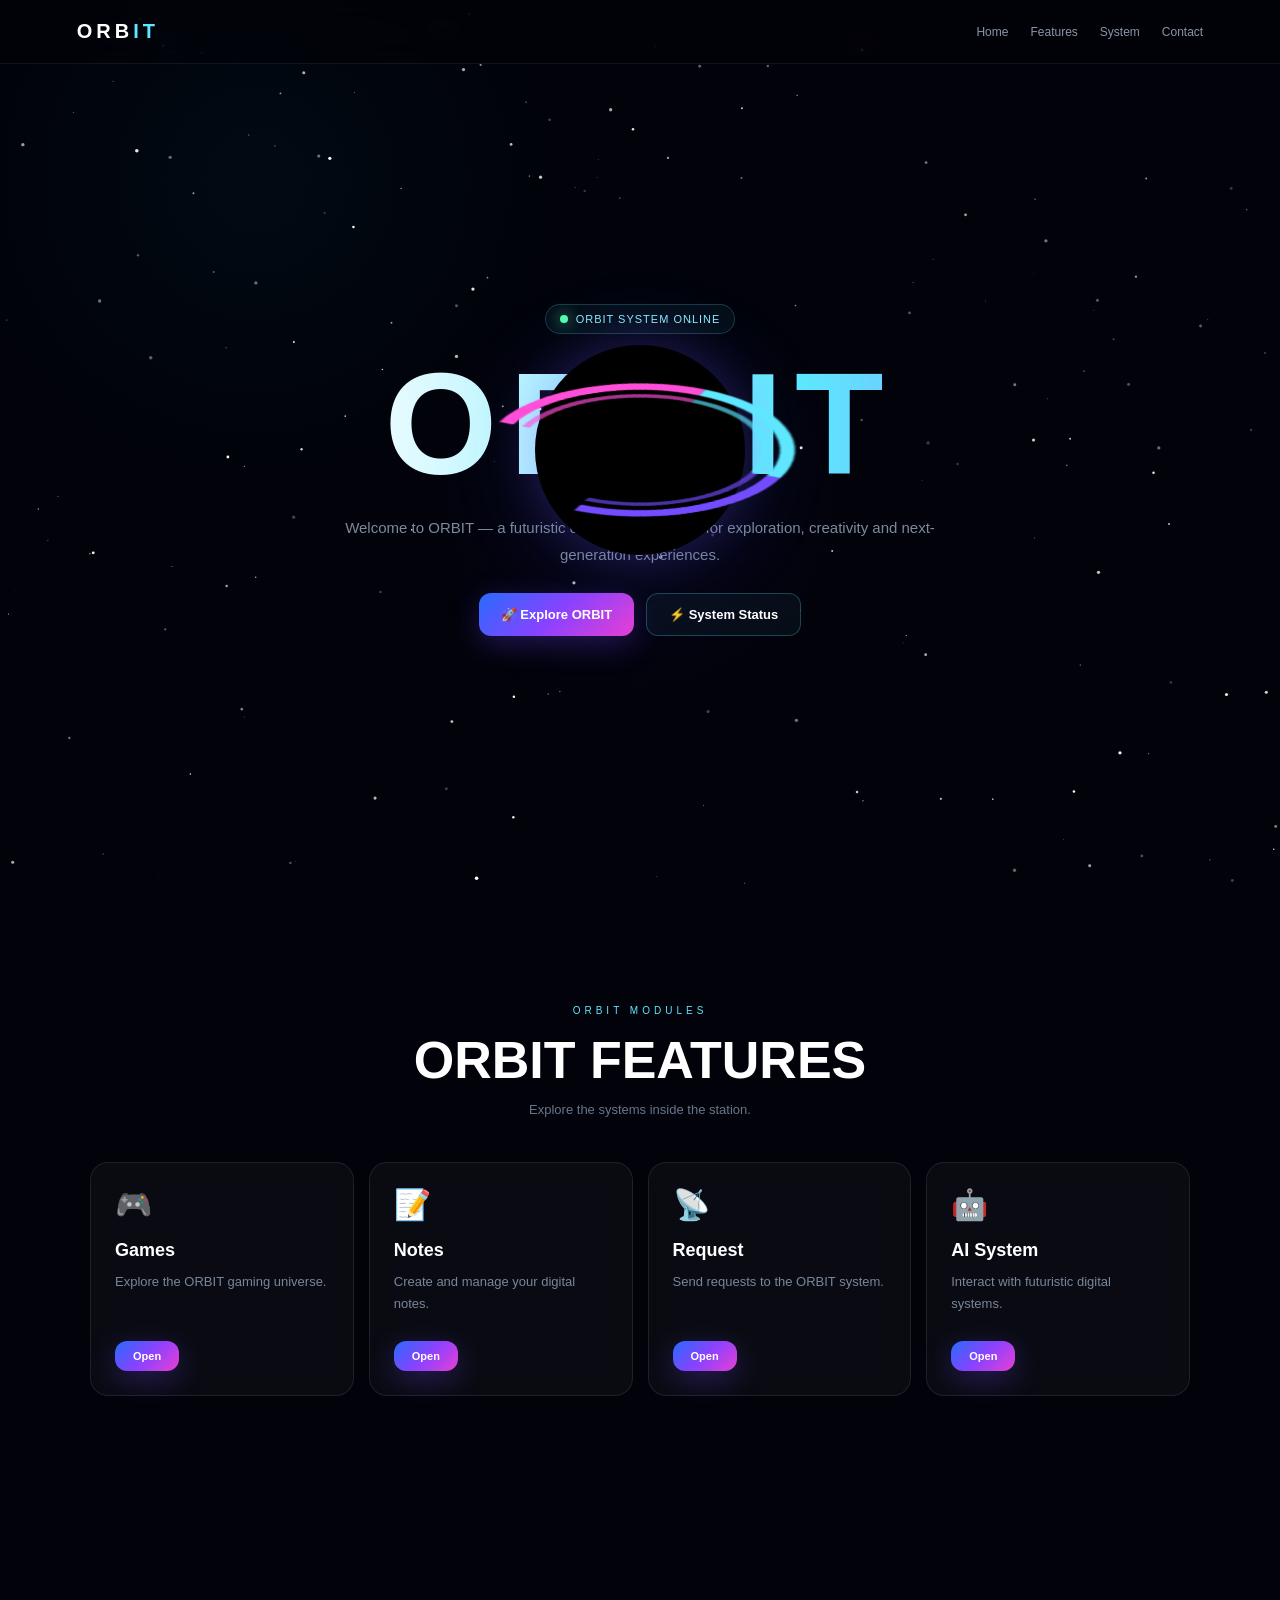
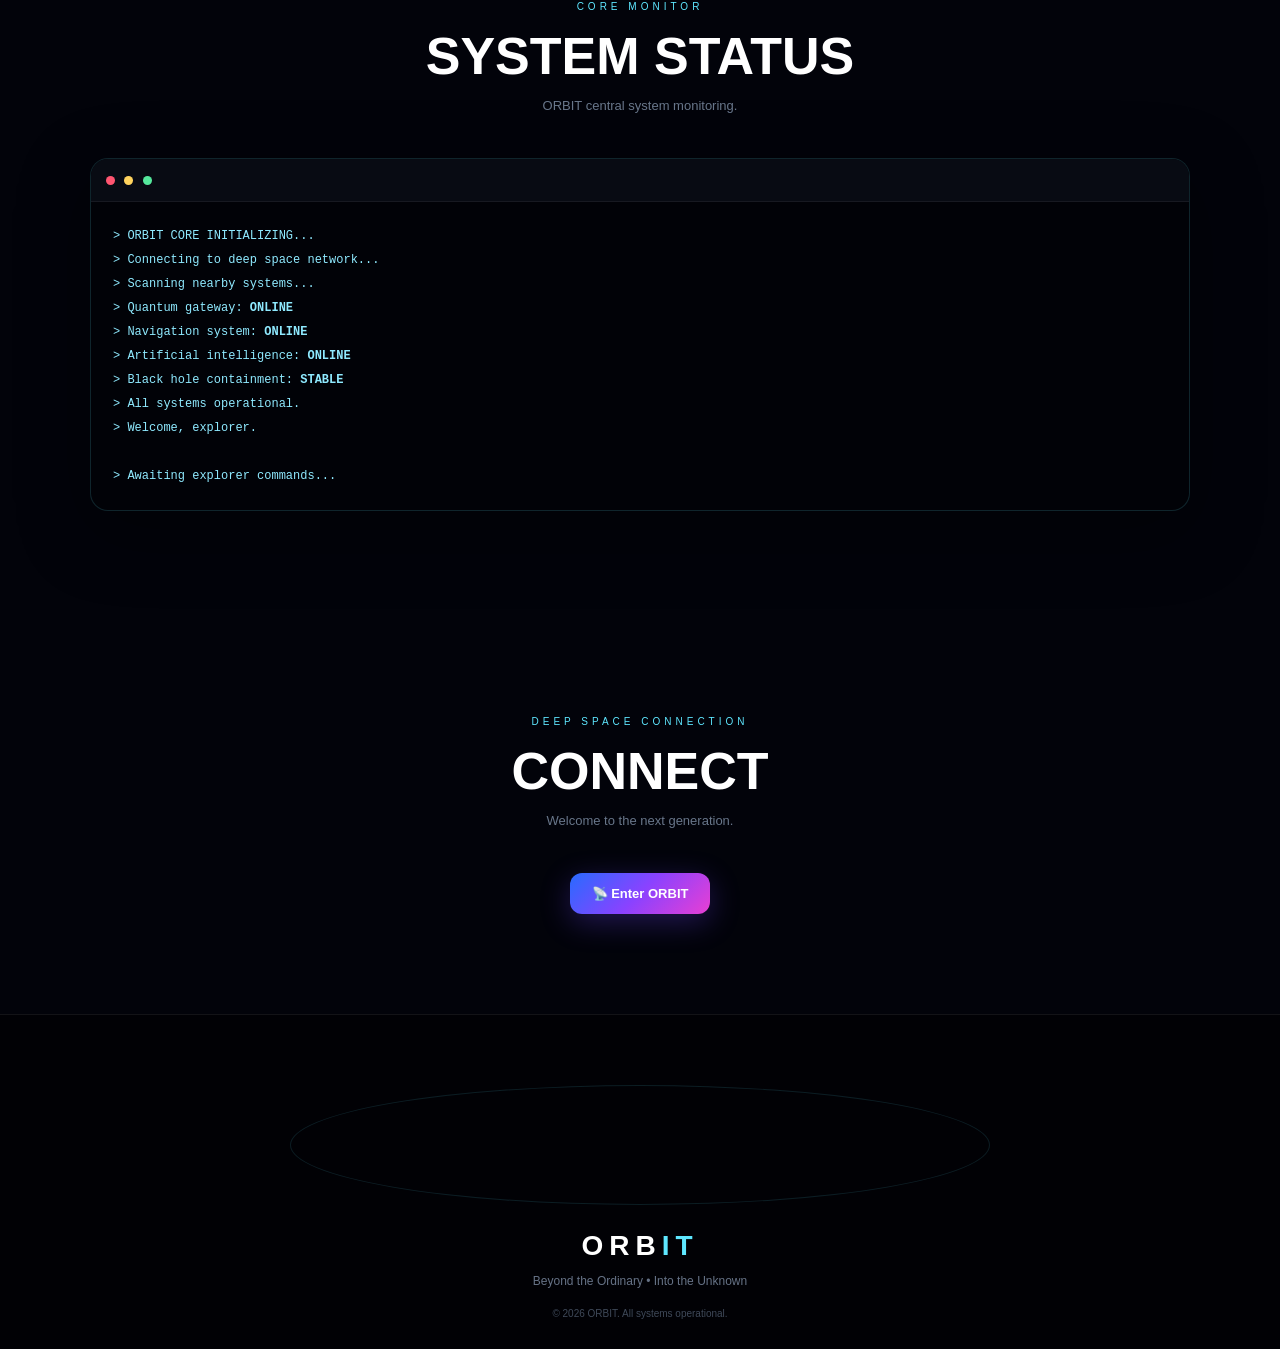
==== commit 0a8825b7: "Update index.html" ====
--- a/index.html
+++ b/index.html
@@ -1,24 +1,13 @@
 <!DOCTYPE html>
 <html lang="en">
-
 <head>
-
 <meta charset="UTF-8">
-
-<meta name="viewport"
-content="width=device-width, initial-scale=1.0">
-
-<meta name="theme-color"
-content="#02030a">
+<meta name="viewport" content="width=device-width, initial-scale=1.0">
+<meta name="theme-color" content="#02030a">
 
 <title>ORBIT — Beyond the Ordinary</title>
 
 <style>
-
-/* =====================================================
-   GLOBAL
-===================================================== */
-
 *{
     margin:0;
     padding:0;
@@ -31,1373 +20,1098 @@
 
 body{
     background:#02030a;
-    color:#fff;
+    color:white;
     font-family:Arial,Helvetica,sans-serif;
     overflow-x:hidden;
 }
 
-button,
-input{
-    font-family:inherit;
-}
-
-/* =====================================================
-   SPACE BACKGROUND
-===================================================== */
-
-.space{
+/* ================= BACKGROUND ================= */
+
+#spaceCanvas{
     position:fixed;
     inset:0;
+    width:100%;
+    height:100%;
     z-index:-10;
-    overflow:hidden;
-
+}
+
+.space-overlay{
+    position:fixed;
+    inset:0;
+    z-index:-9;
+    pointer-events:none;
     background:
-    radial-gradient(
-        circle at 50% 45%,
-        #17002d 0%,
-        #070918 25%,
-        #02030a 65%,
-        #000 100%
-    );
-}
-
-/* =====================================================
-   STARS
-===================================================== */
-
-.star{
-    position:absolute;
-    width:2px;
-    height:2px;
-    border-radius:50%;
-    background:#fff;
-
-    animation:
-    twinkle 2s infinite alternate;
-}
-
-@keyframes twinkle{
-
-    from{
-        opacity:.15;
-        transform:scale(.7);
-    }
-
-    to{
-        opacity:1;
-        transform:scale(1.4);
-    }
-
-}
-
-/* =====================================================
-   BLACK HOLE
-===================================================== */
-
-.blackhole{
-
-    position:absolute;
-
-    width:330px;
-    height:330px;
-
-    left:50%;
-    top:45%;
-
-    transform:translate(-50%,-50%);
-
-    border-radius:50%;
-
-    background:#000;
-
-    box-shadow:
-    0 0 40px #7428ff,
-    0 0 90px #4013a5,
-    0 0 170px rgba(0,170,255,.25);
-}
-
-.ring{
-
-    position:absolute;
-
-    width:500px;
-    height:180px;
-
-    left:50%;
-    top:45%;
-
-    transform:
-    translate(-50%,-50%)
-    rotate(-15deg);
-
-    border-radius:50%;
-
-    border:15px solid transparent;
-
-    border-top-color:#ff35d1;
-    border-bottom-color:#21d4ff;
-
-    box-shadow:
-    0 0 25px #ff35d1,
-    0 0 50px #21d4ff;
-
-    animation:
-    spin 5s linear infinite;
-}
-
-@keyframes spin{
-
-    from{
-        transform:
-        translate(-50%,-50%)
-        rotate(0deg);
-    }
-
-    to{
-        transform:
-        translate(-50%,-50%)
-        rotate(360deg);
-    }
-
-}
-
-/* =====================================================
-   NAVBAR
-===================================================== */
-
-nav{
-
+        radial-gradient(circle at 50% 55%,
+        rgba(70,30,180,.10),
+        transparent 28%),
+        radial-gradient(circle at 20% 20%,
+        rgba(0,200,255,.04),
+        transparent 25%);
+}
+
+/* ================= NAVBAR ================= */
+
+.navbar{
     position:fixed;
-
     top:0;
     left:0;
-
     width:100%;
-
-    padding:18px 6%;
-
+    height:64px;
     display:flex;
-
+    align-items:center;
     justify-content:space-between;
+    padding:0 6%;
+    background:rgba(2,3,8,.55);
+    backdrop-filter:blur(15px);
+    border-bottom:1px solid rgba(255,255,255,.07);
+    z-index:1000;
+    transition:.3s;
+}
+
+.navbar.scrolled{
+    background:rgba(2,3,8,.92);
+    box-shadow:0 10px 30px rgba(0,0,0,.4);
+}
+
+.logo{
+    text-decoration:none;
+    color:white;
+    font-size:20px;
+    letter-spacing:4px;
+    font-weight:800;
+}
+
+.logo span{
+    color:#5ee7ff;
+}
+
+.nav-links{
+    display:flex;
+    gap:22px;
+}
+
+.nav-links a{
+    color:#8995a8;
+    text-decoration:none;
+    font-size:12px;
+    transition:.3s;
+}
+
+.nav-links a:hover{
+    color:#5ee7ff;
+}
+
+/* ================= HERO ================= */
+
+.hero{
+    min-height:100vh;
+    display:flex;
+    justify-content:center;
     align-items:center;
-
-    background:rgba(0,0,0,.55);
-
-    backdrop-filter:blur(15px);
-
-    border-bottom:
-    1px solid rgba(255,255,255,.1);
-
-    z-index:1000;
-}
-
-.logo{
-
-    color:#fff;
-
-    text-decoration:none;
-
-    font-size:25px;
-
-    font-weight:900;
-
-    letter-spacing:4px;
-}
-
-.logo span{
-    color:#40eaff;
-}
-
-.nav-links{
-
-    display:flex;
-
-    gap:20px;
-}
-
-.nav-links a{
-
-    color:#aaa;
-
-    text-decoration:none;
-
-    font-size:13px;
-
-    transition:.3s;
-}
-
-.nav-links a:hover{
-    color:#40eaff;
-}
-
-/* =====================================================
-   HERO
-===================================================== */
-
-.hero{
-
-    min-height:100vh;
-
-    display:flex;
-
-    flex-direction:column;
-
-    justify-content:center;
-
+    text-align:center;
+    padding:100px 20px 60px;
+}
+
+.hero-content{
+    max-width:850px;
+}
+
+.status{
+    display:inline-flex;
     align-items:center;
-
-    text-align:center;
-
-    padding:
-    100px 20px 50px;
+    gap:8px;
+    padding:8px 14px;
+    border:1px solid rgba(94,231,255,.2);
+    border-radius:30px;
+    background:rgba(94,231,255,.05);
+    color:#8eeeff;
+    font-size:11px;
+    letter-spacing:1px;
+    margin-bottom:25px;
+}
+
+.status-dot{
+    width:8px;
+    height:8px;
+    border-radius:50%;
+    background:#55ffb1;
+    box-shadow:0 0 15px #55ffb1;
+    animation:pulse 1.4s infinite;
+}
+
+@keyframes pulse{
+    50%{
+        transform:scale(.5);
+        opacity:.5;
+    }
 }
 
 .hero h1{
-
-    font-size:
-    clamp(60px,13vw,140px);
-
+    font-size:clamp(60px,15vw,145px);
     letter-spacing:12px;
-
-    background:
-    linear-gradient(
+    line-height:.9;
+    background:linear-gradient(
         90deg,
         #fff,
-        #35eaff,
-        #9d55ff,
-        #ff38d1,
+        #5ee7ff,
+        #9c6cff,
+        #ff55d7,
         #fff
     );
-
     background-size:300%;
-
     -webkit-background-clip:text;
-
+    background-clip:text;
     color:transparent;
-
-    animation:
-    gradientMove 6s linear infinite;
-}
-
-@keyframes gradientMove{
-
+    animation:gradient 7s linear infinite;
+}
+
+@keyframes gradient{
     to{
         background-position:300%;
     }
-
 }
 
 .hero p{
-
     max-width:650px;
-
     margin:25px auto;
-
-    color:#9ca9bd;
-
+    color:#7d899d;
     line-height:1.8;
-}
+    font-size:15px;
+}
+
+.hero-buttons{
+    display:flex;
+    justify-content:center;
+    gap:12px;
+    flex-wrap:wrap;
+}
+
+/* ================= BUTTONS ================= */
 
 .btn{
-
     display:inline-flex;
-
     align-items:center;
-
     justify-content:center;
-
-    padding:14px 25px;
-
+    padding:13px 22px;
     border-radius:12px;
-
-    border:
-    1px solid rgba(80,230,255,.4);
-
-    background:
-    linear-gradient(
+    color:white;
+    text-decoration:none;
+    border:none;
+    cursor:pointer;
+    font-weight:bold;
+    font-size:13px;
+    transition:.3s;
+    position:relative;
+    overflow:hidden;
+}
+
+.btn:hover{
+    transform:translateY(-4px) scale(1.03);
+}
+
+.btn:active{
+    transform:scale(.96);
+}
+
+.btn-primary{
+    background:linear-gradient(
         135deg,
-        #155cff,
-        #923cff,
-        #e62fc8
+        #286bff,
+        #8a42ff,
+        #e83fd3
     );
-
-    color:#fff;
-
-    text-decoration:none;
-
+    box-shadow:0 8px 30px rgba(110,70,255,.3);
+}
+
+.btn-outline{
+    border:1px solid rgba(94,231,255,.25);
+    background:rgba(94,231,255,.05);
+}
+
+/* ================= BLACK HOLE ================= */
+
+.black-hole{
+    position:absolute;
+    width:420px;
+    height:420px;
+    left:50%;
+    top:50%;
+    transform:translate(-50%,-50%);
+    pointer-events:none;
+}
+
+.black-hole-core{
+    position:absolute;
+    width:210px;
+    height:210px;
+    left:105px;
+    top:105px;
+    border-radius:50%;
+    background:#000;
+    box-shadow:
+        0 0 50px rgba(130,50,255,.25),
+        0 0 100px rgba(0,190,255,.12);
+}
+
+.ring{
+    position:absolute;
+    inset:55px;
+    border-radius:50%;
+    border:15px solid transparent;
+    border-top-color:#ff4fd8;
+    border-right-color:#5ee7ff;
+    border-bottom-color:#744cff;
+    transform:scaleY(.43) rotate(-20deg);
+    animation:ringSpin 5s linear infinite;
+    filter:blur(1px);
+}
+
+.ring.two{
+    inset:80px;
+    border-width:8px;
+    opacity:.65;
+    animation-duration:3.5s;
+    animation-direction:reverse;
+}
+
+@keyframes ringSpin{
+    to{
+        transform:scaleY(.43) rotate(340deg);
+    }
+}
+
+/* ================= SECTION ================= */
+
+section{
+    padding:100px 5%;
+}
+
+.section-title{
+    text-align:center;
+    margin-bottom:45px;
+}
+
+.section-title small{
+    color:#5ee7ff;
+    letter-spacing:4px;
+    font-size:10px;
+}
+
+.section-title h2{
+    font-size:clamp(30px,6vw,52px);
+    margin:12px 0;
+}
+
+.section-title p{
+    color:#68768a;
+    font-size:13px;
+}
+
+/* ================= FEATURES ================= */
+
+.features{
+    width:min(1100px,100%);
+    margin:auto;
+    display:grid;
+    grid-template-columns:repeat(4,1fr);
+    gap:15px;
+}
+
+.card{
+    min-height:220px;
+    padding:24px;
+    border-radius:18px;
+    border:1px solid rgba(255,255,255,.09);
+    background:rgba(255,255,255,.035);
+    backdrop-filter:blur(12px);
+    transition:.35s;
+}
+
+.card:hover{
+    transform:translateY(-8px);
+    border-color:rgba(94,231,255,.35);
+    box-shadow:0 15px 45px rgba(0,0,0,.35);
+}
+
+.card-icon{
+    font-size:30px;
+    margin-bottom:18px;
+}
+
+.card h3{
+    margin-bottom:10px;
+    font-size:18px;
+}
+
+.card p{
+    color:#78869b;
+    font-size:13px;
+    line-height:1.7;
+    min-height:55px;
+}
+
+.card .btn{
+    margin-top:15px;
+    padding:9px 18px;
+    font-size:11px;
+}
+
+/* ================= SYSTEM ================= */
+
+.system{
+    width:min(1100px,100%);
+    margin:auto;
+}
+
+.terminal{
+    background:#010207;
+    border:1px solid rgba(94,231,255,.15);
+    border-radius:18px;
+    overflow:hidden;
+    box-shadow:0 20px 70px rgba(0,0,0,.4);
+}
+
+.terminal-head{
+    padding:12px 15px;
+    background:#080b13;
+    border-bottom:1px solid rgba(255,255,255,.06);
+}
+
+.dot{
+    display:inline-block;
+    width:9px;
+    height:9px;
+    border-radius:50%;
+    margin-right:5px;
+}
+
+.red{background:#ff5570;}
+.yellow{background:#ffd35e;}
+.green{background:#55e89c;}
+
+.terminal-body{
+    padding:22px;
+    color:#8feaff;
+    font-family:monospace;
+    font-size:12px;
+    line-height:2;
+}
+
+/* ================= CONNECT ================= */
+
+.connect{
+    text-align:center;
+}
+
+.connect p{
+    color:#68768a;
+    margin:12px 0 25px;
+}
+
+/* ================= FOOTER ================= */
+
+footer{
+    text-align:center;
+    padding:70px 20px 30px;
+    border-top:1px solid rgba(255,255,255,.07);
+    background:rgba(0,0,0,.45);
+}
+
+.footer-orbit{
+    width:min(700px,90%);
+    height:120px;
+    margin:auto;
+    border:1px solid rgba(94,231,255,.12);
+    border-radius:50%;
+    animation:float 5s ease-in-out infinite;
+}
+
+@keyframes float{
+    50%{
+        transform:translateY(-7px) scale(1.02);
+    }
+}
+
+.footer-logo{
+    font-size:28px;
     font-weight:bold;
-
-    cursor:pointer;
-
-    transition:.3s;
-}
-
-.btn:hover{
-
-    transform:
-    translateY(-5px)
-    scale(1.04);
-
-    box-shadow:
-    0 10px 35px
-    rgba(70,150,255,.4);
-}
-
-/* =====================================================
-   GENERAL SECTION
-===================================================== */
-
-section{
-
-    padding:
-    100px 6%;
-}
-
-.section-title{
-
-    text-align:center;
-
-    margin-bottom:40px;
-}
-
-.section-title h2{
-
-    font-size:
-    clamp(32px,5vw,50px);
-}
-
-.section-title p{
-
-    color:#78869b;
-
-    margin-top:10px;
-}
-
-/* =====================================================
-   GAMES SECTION
-===================================================== */
-
-.games-section{
-
-    position:relative;
-
-    min-height:800px;
-}
-
-.games-panel{
-
-    max-width:1200px;
-
-    margin:auto;
-
-    padding:25px;
-
-    border:
-    1px solid
-    rgba(255,255,255,.1);
-
-    border-radius:25px;
-
-    background:
-    rgba(255,255,255,.035);
-
-    backdrop-filter:blur(14px);
-
-    box-shadow:
-    0 20px 80px
-    rgba(0,0,0,.35);
-}
-
-/* =====================================================
-   GAME TOOLBAR
-===================================================== */
-
-.games-toolbar{
-
-    display:flex;
-
-    gap:12px;
-
-    flex-wrap:wrap;
-
-    justify-content:space-between;
-
-    margin-bottom:25px;
-}
-
-.search-box{
-
-    flex:1;
-
-    min-width:220px;
-}
-
-.search-box input{
-
-    width:100%;
-
-    padding:14px 17px;
-
-    border-radius:12px;
-
-    border:
-    1px solid
-    rgba(90,220,255,.15);
-
-    background:
-    rgba(0,0,0,.4);
-
-    color:#fff;
-
-    outline:none;
-
-    transition:.3s;
-}
-
-.search-box input:focus{
-
-    border-color:#35dcff;
-
-    box-shadow:
-    0 0 25px
-    rgba(53,220,255,.1);
-}
-
-.filter-buttons{
-
-    display:flex;
-
-    gap:8px;
-
-    flex-wrap:wrap;
-}
-
-.filter-btn{
-
-    padding:
-    11px 15px;
-
-    border-radius:10px;
-
-    border:
-    1px solid
-    rgba(255,255,255,.1);
-
-    background:
-    rgba(255,255,255,.04);
-
-    color:#aaa;
-
-    cursor:pointer;
-
-    transition:.3s;
-}
-
-.filter-btn:hover,
-.filter-btn.active{
-
-    color:#fff;
-
-    border-color:#38dfff;
-
-    background:
-    rgba(40,200,255,.1);
-
-    box-shadow:
-    0 0 20px
-    rgba(40,200,255,.08);
-}
-
-/* =====================================================
-   RANDOM BUTTON
-===================================================== */
-
-.random-area{
-
-    display:flex;
-
-    justify-content:center;
-
-    margin-bottom:30px;
-}
-
-/* =====================================================
-   GAME GRID
-===================================================== */
-
-.game-grid{
-
-    display:grid;
-
-    grid-template-columns:
-    repeat(
-        auto-fit,
-        minmax(220px,1fr)
-    );
-
-    gap:18px;
-}
-
-/* =====================================================
-   GAME CARD
-===================================================== */
-
-.game-card{
-
-    position:relative;
-
-    min-height:300px;
-
-    padding:22px;
-
-    border-radius:20px;
-
-    background:
-    linear-gradient(
-        145deg,
-        rgba(255,255,255,.065),
-        rgba(255,255,255,.025)
-    );
-
-    border:
-    1px solid
-    rgba(255,255,255,.1);
-
-    overflow:hidden;
-
-    transition:.4s;
-
-    display:flex;
-
-    flex-direction:column;
-}
-
-.game-card:hover{
-
-    transform:
-    translateY(-9px);
-
-    border-color:
-    rgba(55,220,255,.35);
-
-    box-shadow:
-    0 20px 50px
-    rgba(0,0,0,.4),
-    0 0 30px
-    rgba(40,190,255,.08);
-}
-
-/* GAME IMAGE */
-
-.game-image{
-
-    height:130px;
-
-    border-radius:15px;
-
-    display:flex;
-
-    align-items:center;
-
-    justify-content:center;
-
-    font-size:60px;
-
-    margin-bottom:18px;
-
-    background:
-    radial-gradient(
-        circle,
-        rgba(80,220,255,.2),
-        rgba(100,30,180,.15),
-        rgba(0,0,0,.4)
-    );
-
-    border:
-    1px solid
-    rgba(255,255,255,.08);
-}
-
-/* FAVORITE */
-
-.favorite{
-
-    position:absolute;
-
-    top:12px;
-    right:12px;
-
-    width:36px;
-    height:36px;
-
-    border-radius:50%;
-
-    border:
-    1px solid
-    rgba(255,255,255,.1);
-
-    background:
-    rgba(0,0,0,.5);
-
-    color:#777;
-
-    cursor:pointer;
-
-    font-size:17px;
-
-    transition:.3s;
-}
-
-.favorite:hover{
-
-    transform:scale(1.1);
-
-    color:#ff4fd8;
-}
-
-.favorite.active{
-
-    color:#ff4fd8;
-
-    box-shadow:
-    0 0 20px
-    rgba(255,79,216,.25);
-}
-
-.game-card h3{
-
-    font-size:19px;
-
-    margin-bottom:8px;
-}
-
-.game-card p{
-
-    color:#7d8da3;
-
-    font-size:13px;
-
-    line-height:1.6;
-
-    flex:1;
-}
-
-.game-info{
-
-    display:flex;
-
-    justify-content:space-between;
-
-    margin:
-    14px 0;
-
-    font-size:11px;
-
-    color:#63758c;
-}
-
-.game-category{
-
-    color:#4de7ff;
-}
-
-.launch-btn{
-
-    width:100%;
-
-    padding:12px;
-
-    border:0;
-
-    border-radius:10px;
-
-    color:#fff;
-
-    font-weight:bold;
-
-    background:
-    linear-gradient(
-        90deg,
-        #245cff,
-        #9a3dff,
-        #e638d1
-    );
-
-    cursor:pointer;
-
-    transition:.3s;
-}
-
-.launch-btn:hover{
-
-    transform:
-    translateY(-3px);
-
-    box-shadow:
-    0 8px 25px
-    rgba(100,80,255,.35);
-}
-
-/* =====================================================
-   NO RESULTS
-===================================================== */
-
-.no-results{
-
-    display:none;
-
-    text-align:center;
-
-    padding:60px 20px;
-
-    color:#65748a;
-}
-
-/* =====================================================
-   SYSTEM
-===================================================== */
-
-.terminal{
-
-    max-width:900px;
-
-    margin:auto;
-
-    padding:25px;
-
-    background:#010207;
-
-    border:
-    1px solid #173b55;
-
-    border-radius:18px;
-
-    font-family:monospace;
-
-    color:#55eaff;
-
-    box-shadow:
-    0 0 40px
-    rgba(30,200,255,.08);
-}
-
-#terminalText{
-
-    line-height:2;
-}
-
-/* =====================================================
-   FOOTER
-===================================================== */
-
-footer{
-
-    padding:
-    70px 20px 30px;
-
-    text-align:center;
-
-    border-top:
-    1px solid
-    rgba(255,255,255,.1);
-
-    background:#010207;
-}
-
-.footer-logo{
-
-    font-size:30px;
-
-    font-weight:bold;
-
     letter-spacing:6px;
-
-    color:#40eaff;
-}
-
-footer p{
-
-    color:#647286;
-
-    margin:18px 0;
-}
-
-/* =====================================================
-   MODAL
-===================================================== */
-
-.modal{
-
+    margin:25px 0 12px;
+}
+
+.footer-logo span{
+    color:#5ee7ff;
+}
+
+.footer-text{
+    color:#667286;
+    font-size:12px;
+}
+
+.footer-copy{
+    margin-top:20px;
+    color:#3f4959;
+    font-size:10px;
+}
+
+/* ================= TOP BUTTON ================= */
+
+#top{
     position:fixed;
-
-    inset:0;
-
-    z-index:5000;
-
-    display:flex;
-
-    align-items:center;
-
-    justify-content:center;
-
-    padding:20px;
-
-    background:
-    rgba(0,0,0,.8);
-
-    backdrop-filter:blur(10px);
-
-    opacity:0;
-
-    visibility:hidden;
-
-    transition:.3s;
-}
-
-.modal.show{
-
-    opacity:1;
-
-    visibility:visible;
-}
-
-.modal-box{
-
-    width:
-    min(500px,100%);
-
-    padding:30px;
-
-    border-radius:22px;
-
-    border:
-    1px solid
-    rgba(70,220,255,.25);
-
-    background:
-    linear-gradient(
-        145deg,
-        #101426,
-        #03040b
-    );
-
-    box-shadow:
-    0 30px 100px
-    rgba(0,0,0,.6);
-
-    text-align:center;
-
-    transform:
-    scale(.9)
-    translateY(20px);
-
-    transition:.3s;
-}
-
-.modal.show .modal-box{
-
-    transform:
-    scale(1)
-    translateY(0);
-}
-
-.modal-icon{
-
-    font-size:70px;
-
-    margin-bottom:15px;
-}
-
-.modal-box h2{
-
-    margin-bottom:10px;
-}
-
-.modal-box p{
-
-    color:#8190a5;
-
-    line-height:1.7;
-
-    margin-bottom:25px;
-}
-
-.close-modal{
-
-    margin-top:10px;
-
-    padding:11px 20px;
-
-    border-radius:10px;
-
-    border:
-    1px solid
-    rgba(255,255,255,.1);
-
-    background:
-    rgba(255,255,255,.05);
-
-    color:#fff;
-
-    cursor:pointer;
-}
-
-/* =====================================================
-   TOP BUTTON
-===================================================== */
-
-#top{
-
-    position:fixed;
-
-    right:20px;
-    bottom:20px;
-
+    right:18px;
+    bottom:18px;
     width:45px;
     height:45px;
-
     border-radius:50%;
-
-    border:
-    1px solid
-    rgba(90,220,255,.3);
-
-    background:
-    rgba(10,15,30,.8);
-
-    color:#fff;
-
+    border:1px solid rgba(94,231,255,.25);
+    background:rgba(8,10,20,.8);
+    color:white;
     cursor:pointer;
-
-    display:none;
-
+    opacity:0;
+    visibility:hidden;
+    transition:.3s;
     z-index:900;
 }
 
-/* =====================================================
-   MOBILE
-===================================================== */
-
-@media(max-width:700px){
-
-    nav{
-
-        padding:
-        15px 20px;
-    }
+#top.show{
+    opacity:1;
+    visibility:visible;
+}
+
+#top:hover{
+    transform:translateY(-4px);
+}
+
+/* ================= MOBILE ================= */
+
+@media(max-width:800px){
 
     .nav-links{
-
-        gap:10px;
+        gap:12px;
     }
 
     .nav-links a{
-
         font-size:10px;
     }
 
-    .games-panel{
-
-        padding:15px;
-    }
-
-    .game-grid{
-
-        grid-template-columns:
-        repeat(2,1fr);
-
-        gap:12px;
-    }
-
-    .game-card{
-
-        padding:14px;
-
-        min-height:270px;
-    }
-
-    .game-image{
-
-        height:100px;
-
-        font-size:45px;
-    }
-
-    .game-card h3{
-
-        font-size:15px;
-    }
-
-    .game-card p{
-
-        font-size:11px;
-    }
-
-    .ring{
-
-        width:330px;
-        height:120px;
-    }
-
-    .blackhole{
-
-        width:220px;
-        height:220px;
-    }
-
-}
-
+    .features{
+        grid-template-columns:repeat(2,1fr);
+    }
+
+    .black-hole{
+        width:350px;
+        height:350px;
+    }
+}
+
+@media(max-width:520px){
+
+    .navbar{
+        padding:0 20px;
+    }
+
+    .logo{
+        font-size:16px;
+    }
+
+    .nav-links{
+        gap:9px;
+    }
+
+    .features{
+        grid-template-columns:1fr;
+    }
+
+    .hero h1{
+        letter-spacing:6px;
+    }
+
+    .black-hole{
+        width:320px;
+        height:320px;
+    }
+}
 </style>
-
 </head>
 
 <body>
 
-
-<!-- =====================================================
-     SPACE
-===================================================== -->
-
-<div class="space" id="space">
-
-    <div class="ring"></div>
-
-    <div class="blackhole"></div>
-
-</div>
-
-
-<!-- =====================================================
-     NAVBAR
-===================================================== -->
-
-<nav>
+<canvas id="spaceCanvas"></canvas>
+<div class="space-overlay"></div>
+
+<!-- ================= NAVBAR ================= -->
+
+<nav class="navbar" id="navbar">
 
     <a href="#home" class="logo">
-        ORB<span>I</span>T
+        ORB<span>IT</span>
     </a>
 
     <div class="nav-links">
-
         <a href="#home">Home</a>
-
-        <a href="#games">Games</a>
-
+        <a href="#features">Features</a>
         <a href="#system">System</a>
-
+        <a href="#contact">Contact</a>
     </div>
 
 </nav>
 
 
-<!-- =====================================================
-     HERO
-===================================================== -->
+<!-- ================= HERO ================= -->
 
 <section class="hero" id="home">
 
-    <h1>ORBIT</h1>
-
-    <p>
-
-        Welcome to ORBIT — a futuristic digital
-        universe beyond the ordinary.
-
-    </p>
-
-    <a href="#games" class="btn">
-
-        🎮 Explore Games
-
+    <div class="hero-content">
+
+        <div class="status">
+            <span class="status-dot"></span>
+            ORBIT SYSTEM ONLINE
+        </div>
+
+        <h1>ORBIT</h1>
+
+        <p>
+            Welcome to ORBIT — a futuristic digital universe
+            built for exploration, creativity and next-generation
+            experiences.
+        </p>
+
+        <div class="hero-buttons">
+
+            <a href="#features" class="btn btn-primary">
+                🚀 Explore ORBIT
+            </a>
+
+            <a href="#system" class="btn btn-outline">
+                ⚡ System Status
+            </a>
+
+        </div>
+
+    </div>
+
+    <div class="black-hole">
+
+        <div class="black-hole-core"></div>
+
+        <div class="ring"></div>
+
+        <div class="ring two"></div>
+
+    </div>
+
+</section>
+
+
+<!-- ================= FEATURES ================= -->
+
+<section id="features">
+
+    <div class="section-title">
+
+        <small>ORBIT MODULES</small>
+
+        <h2>ORBIT FEATURES</h2>
+
+        <p>
+            Explore the systems inside the station.
+        </p>
+
+    </div>
+
+
+    <div class="features">
+
+        <!-- GAMES -->
+
+        <div class="card">
+
+            <div class="card-icon">🎮</div>
+
+            <h3>Games</h3>
+
+            <p>
+                Explore the ORBIT gaming universe.
+            </p>
+
+            <!-- IMPORTANT: Direct Games Page -->
+
+            <a href="games.html" class="btn btn-primary">
+                Open
+            </a>
+
+        </div>
+
+
+        <!-- NOTES -->
+
+        <div class="card">
+
+            <div class="card-icon">📝</div>
+
+            <h3>Notes</h3>
+
+            <p>
+                Create and manage your digital notes.
+            </p>
+
+            <a href="notes.html" class="btn btn-primary">
+                Open
+            </a>
+
+        </div>
+
+
+        <!-- REQUEST -->
+
+        <div class="card">
+
+            <div class="card-icon">📡</div>
+
+            <h3>Request</h3>
+
+            <p>
+                Send requests to the ORBIT system.
+            </p>
+
+            <a href="request.html" class="btn btn-primary">
+                Open
+            </a>
+
+        </div>
+
+
+        <!-- AI -->
+
+        <div class="card">
+
+            <div class="card-icon">🤖</div>
+
+            <h3>AI System</h3>
+
+            <p>
+                Interact with futuristic digital systems.
+            </p>
+
+            <a href="ai.html" class="btn btn-primary">
+                Open
+            </a>
+
+        </div>
+
+    </div>
+
+</section>
+
+
+<!-- ================= SYSTEM ================= -->
+
+<section id="system">
+
+    <div class="section-title">
+
+        <small>CORE MONITOR</small>
+
+        <h2>SYSTEM STATUS</h2>
+
+        <p>
+            ORBIT central system monitoring.
+        </p>
+
+    </div>
+
+
+    <div class="system">
+
+        <div class="terminal">
+
+            <div class="terminal-head">
+
+                <span class="dot red"></span>
+                <span class="dot yellow"></span>
+                <span class="dot green"></span>
+
+            </div>
+
+
+            <div class="terminal-body">
+
+                &gt; ORBIT CORE INITIALIZING...<br>
+
+                &gt; Connecting to deep space network...<br>
+
+                &gt; Scanning nearby systems...<br>
+
+                &gt; Quantum gateway: <b>ONLINE</b><br>
+
+                &gt; Navigation system: <b>ONLINE</b><br>
+
+                &gt; Artificial intelligence: <b>ONLINE</b><br>
+
+                &gt; Black hole containment: <b>STABLE</b><br>
+
+                &gt; All systems operational.<br>
+
+                &gt; Welcome, explorer.<br>
+
+                <br>
+
+                &gt; <span id="typing"></span>
+
+            </div>
+
+        </div>
+
+    </div>
+
+</section>
+
+
+<!-- ================= CONTACT ================= -->
+
+<section id="contact" class="connect">
+
+    <div class="section-title">
+
+        <small>DEEP SPACE CONNECTION</small>
+
+        <h2>CONNECT</h2>
+
+        <p>
+            Welcome to the next generation.
+        </p>
+
+    </div>
+
+    <a href="mailto:orbit@example.com" class="btn btn-primary">
+        📡 Enter ORBIT
     </a>
 
 </section>
 
 
-<!-- =====================================================
-     GAMES
-===================================================== -->
-
-<section class="games-section" id="games">
-
-    <div class="section-title">
-
-        <h2>ORBIT GAMES</h2>
-
-        <p>
-            Choose your mission and enter the digital universe.
-        </p>
-
+<!-- ================= FOOTER ================= -->
+
+<footer>
+
+    <div class="footer-orbit"></div>
+
+    <div class="footer-logo">
+        ORB<span>IT</span>
     </div>
 
-
-    <div class="games-panel">
-
-
-        <!-- TOOLBAR -->
-
-        <div class="games-toolbar">
-
-
-            <div class="search-box">
-
-                <input
-                    type="text"
-                    id="gameSearch"
-                    placeholder="🔎 Search games..."
-                >
-
-            </div>
-
-
-            <div class="filter-buttons">
-
-                <button
-                    class="filter-btn active"
-                    data-category="All">
-
-                    All
-
-                </button>
-
-                <button
-                    class="filter-btn"
-                    data-category="Action">
-
-                    Action
-
-                </button>
-
-                <button
-                    class="filter-btn"
-                    data-category="Arcade">
-
-                    Arcade
-
-                </button>
-
-                <button
-                    class="filter-btn"
-                    data-category="Puzzle">
-
-                    Puzzle
-
-                </button>
-
-                <button
-                    class="filter-btn"
-                    data-category="Strategy">
-
-                    Strategy
-
-                </button>
-
-            </div>
-
-        </div>
-
-
-        <!-- RANDOM -->
-
-        <div class="random-area">
-
-            <button
-                class="btn"
-                onclick="randomGame()">
-
-                🎲 Random Mission
-
-            </button>
-
-        </div>
-
-
-        <!-- GAME GRID -->
-
-        <div
-            class="game-grid"
-            id="gameGrid">
-
-
-            <!-- GAME 1 -->
-
-            <div
-                class="game-card"
-                data-name="Space Runner"
-                data-category="Arcade">
-
-                <button
-                    class="favorite"
-                    onclick="toggleFavorite(this,'Space Runner')">
-
-                    ★
-
-                </button>
-
-                <div class="game-image">
-                    🚀
-                </div>
-
-                <h3>Space Runner</h3>
-
-                <p>
-                    Navigate through deep space
-                    and survive the cosmic storm.
-                </p>
-
-                <div class="game-info">
-
-                    <span class="game-category">
-                        Arcade
-                    </span>
-
-                    <span>
-                        ⭐ 4.8
-                    </span>
-
-                </div>
-
-                <button
-                    class="launch-btn"
-                    onclick="launchGame('Space Runner','🚀')">
-
-                    🚀 LAUNCH
-
-                </button>
-
-            </div>
-
-
-            <!-- GAME 2 -->
-
-            <div
-                class="game-card"
-                data-name="Galaxy Strike"
-                data-category="Action">
-
-                <button
-                    class="favorite"
-                    onclick="toggleFavorite(this,'Galaxy Strike')">
-
-                    ★
-
-                </button>
-
-                <div class="game-image">
-                    👾
-                </div>
-
-                <h3>Galaxy Strike</h3>
-
-                <p>
-                    Defend the galaxy from unknown
-                    cosmic invaders.
-                </p>
-
-                <div class="game-info">
-
-                    <span class="game-category">
-                        Action
-                    </span>
-
-                    <span>
-                        ⭐ 4.9
-                    </span>
-
-                </div>
-
-                <button
-                    class="launch-btn"
-                    onclick="launchGame('Galaxy Strike','👾')">
-
-                    🚀 LAUNCH
-
-                </button>
-
-            </div>
-
-
-            <!-- GAME 3 -->
-
-            <div
-                class="game-card"
-                data-name="Quantum Puzzle"
-                data-category="Puzzle">
-
-                <button
-                    class="favorite"
-                    onclick="toggleFavorite(this,'Quantum Puzzle')">
-
-                    ★
-
-                </button>
-
-                <div class="game-image">
-                    🧩
-                </div>
-
-                <h3>Quantum Puzzle</h3>
-
-                <p>
-                    Solve mysterious quantum
-                    puzzles hidden inside the system.
-                </p>
-
-                <div class="game-info">
-
-                    <span class="game-category">
-                        Puzzle
-                    </span>
-
-                    <span>
-                        ⭐ 4.7
-                    </span>
-
-                </div>
-
-                <button
-                    class="launch-btn"
-                    onclick="launchGame('Quantum Puzzle','🧩')">
-
-                    🚀 LAUNCH
-
-                </button>
-
-            </div>
-
-
-            <!-- GAME 4 -->
-
-            <div
-                class="game-card"
-                data-name="Planet Commander"
-                data-category="Strategy">
-
-                <button
-                    class="favorite"
-                    onclick="toggleFavorite(this,'Planet Commander')">
-
-                    ★
-
-                </button>
-
-                <div class="game-image">
-                    🪐
-                </div>
-
-                <h3>Planet Commander</h3>
-
-                <p>
-                    Build your civilization and
-                    control the outer planets.
-                </p>
-
-                <div class="game-info">
-
-                    <span class="game-category">
-                        Strategy
-                    </span>
-
-                    <span>
-                        ⭐ 4.9
-     
+    <div class="footer-text">
+        Beyond the Ordinary • Into the Unknown
+    </div>
+
+    <div class="footer-copy">
+        © 2026 ORBIT. All systems operational.
+    </div>
+
+</footer>
+
+
+<!-- ================= TOP BUTTON ================= -->
+
+<button id="top">↑</button>
+
+
+<script>
+
+/* ================= STAR FIELD ================= */
+
+const canvas = document.getElementById("spaceCanvas");
+const ctx = canvas.getContext("2d");
+
+let stars = [];
+let width;
+let height;
+
+function resizeCanvas(){
+
+    width = canvas.width = window.innerWidth;
+    height = canvas.height = window.innerHeight;
+
+    stars = [];
+
+    const count = Math.min(
+        180,
+        Math.floor((width * height) / 6000)
+    );
+
+    for(let i = 0; i < count; i++){
+
+        stars.push({
+
+            x:Math.random() * width,
+
+            y:Math.random() * height,
+
+            size:Math.random() * 1.5 + .3,
+
+            speed:Math.random() * .25 + .05,
+
+            alpha:Math.random() * .8 + .2
+
+        });
+
+    }
+
+}
+
+function drawStars(){
+
+    ctx.clearRect(0,0,width,height);
+
+    for(const star of stars){
+
+        star.y += star.speed;
+
+        if(star.y > height){
+            star.y = 0;
+            star.x = Math.random() * width;
+        }
+
+        ctx.beginPath();
+
+        ctx.fillStyle =
+            "rgba(255,255,255," +
+            star.alpha +
+            ")";
+
+        ctx.arc(
+            star.x,
+            star.y,
+            star.size,
+            0,
+            Math.PI * 2
+        );
+
+        ctx.fill();
+
+    }
+
+    requestAnimationFrame(drawStars);
+
+}
+
+window.addEventListener(
+    "resize",
+    resizeCanvas
+);
+
+resizeCanvas();
+drawStars();
+
+
+/* ================= NAVBAR ================= */
+
+const navbar =
+    document.getElementById("navbar");
+
+const topButton =
+    document.getElementById("top");
+
+window.addEventListener("scroll",function(){
+
+    if(window.scrollY > 80){
+
+        navbar.classList.add("scrolled");
+
+        topButton.classList.add("show");
+
+    }else{
+
+        navbar.classList.remove("scrolled");
+
+        topButton.classList.remove("show");
+
+    }
+
+});
+
+
+/* ================= TOP BUTTON ================= */
+
+topButton.addEventListener(
+    "click",
+    function(){
+
+        window.scrollTo({
+            top:0,
+            behavior:"smooth"
+        });
+
+    }
+);
+
+
+/* ================= TYPING EFFECT ================= */
+
+const typing =
+    document.getElementById("typing");
+
+const messages = [
+    "Awaiting explorer commands...",
+    "ORBIT is ready.",
+    "All modules connected.",
+    "Deep space network stable."
+];
+
+let messageIndex = 0;
+let characterIndex = 0;
+
+function typeMessage(){
+
+    const message =
+        messages[messageIndex];
+
+    if(characterIndex < message.length){
+
+        typing.textContent +=
+            message.charAt(characterIndex);
+
+        characterIndex++;
+
+        setTimeout(
+            typeMessage,
+            65
+        );
+
+    }else{
+
+        setTimeout(
+            eraseMessage,
+            1800
+        );
+
+    }
+
+}
+
+function eraseMessage(){
+
+    if(characterIndex > 0){
+
+        typing.textContent =
+            typing.textContent.slice(
+                0,
+                -1
+            );
+
+        characterIndex--;
+
+        setTimeout(
+            eraseMessage,
+            35
+        );
+
+    }else{
+
+        messageIndex =
+            (messageIndex + 1) %
+            messages.length;
+
+        setTimeout(
+            typeMessage,
+            400
+        );
+
+    }
+
+}
+
+typeMessage();
+
+
+/* ================= BUTTON RIPPLE ================= */
+
+document
+.querySelectorAll(".btn")
+.forEach(button => {
+
+    button.addEventListener(
+        "click",
+        function(event){
+
+            const ripple =
+                document.createElement("span");
+
+            ripple.style.position =
+                "absolute";
+
+            ripple.style.width = "20px";
+
+            ripple.style.height = "20px";
+
+            ripple.style.borderRadius = "50%";
+
+            ripple.style.background =
+                "rgba(255,255,255,.3)";
+
+            ripple.style.left =
+                event.offsetX - 10 + "px";
+
+            ripple.style.top =
+                event.offsetY - 10 + "px";
+
+            ripple.style.pointerEvents =
+                "none";
+
+            ripple.animate(
+                [
+                    {
+                        transform:"scale(0)",
+                        opacity:1
+                    },
+                    {
+                        transform:"scale(10)",
+                        opacity:0
+                    }
+                ],
+                {
+                    duration:600
+                }
+            );
+
+            this.appendChild(ripple);
+
+            setTimeout(
+                () => ripple.remove(),
+                600
+            );
+
+        }
+    );
+
+});
+
+
+/* ================= MOUSE PARALLAX ================= */
+
+document.addEventListener(
+    "mousemove",
+    function(e){
+
+        const x =
+            (e.clientX / window.innerWidth - .5);
+
+        const y =
+            (e.clientY / window.innerHeight - .5);
+
+        const hole =
+            document.querySelector(".black-hole");
+
+        hole.style.transform =
+            `translate(
+                calc(-50% + ${x * 20}px),
+                calc(-50% + ${y * 20}px)
+            )`;
+
+    }
+);
+
+</script>
+
+</body>
+   </html>
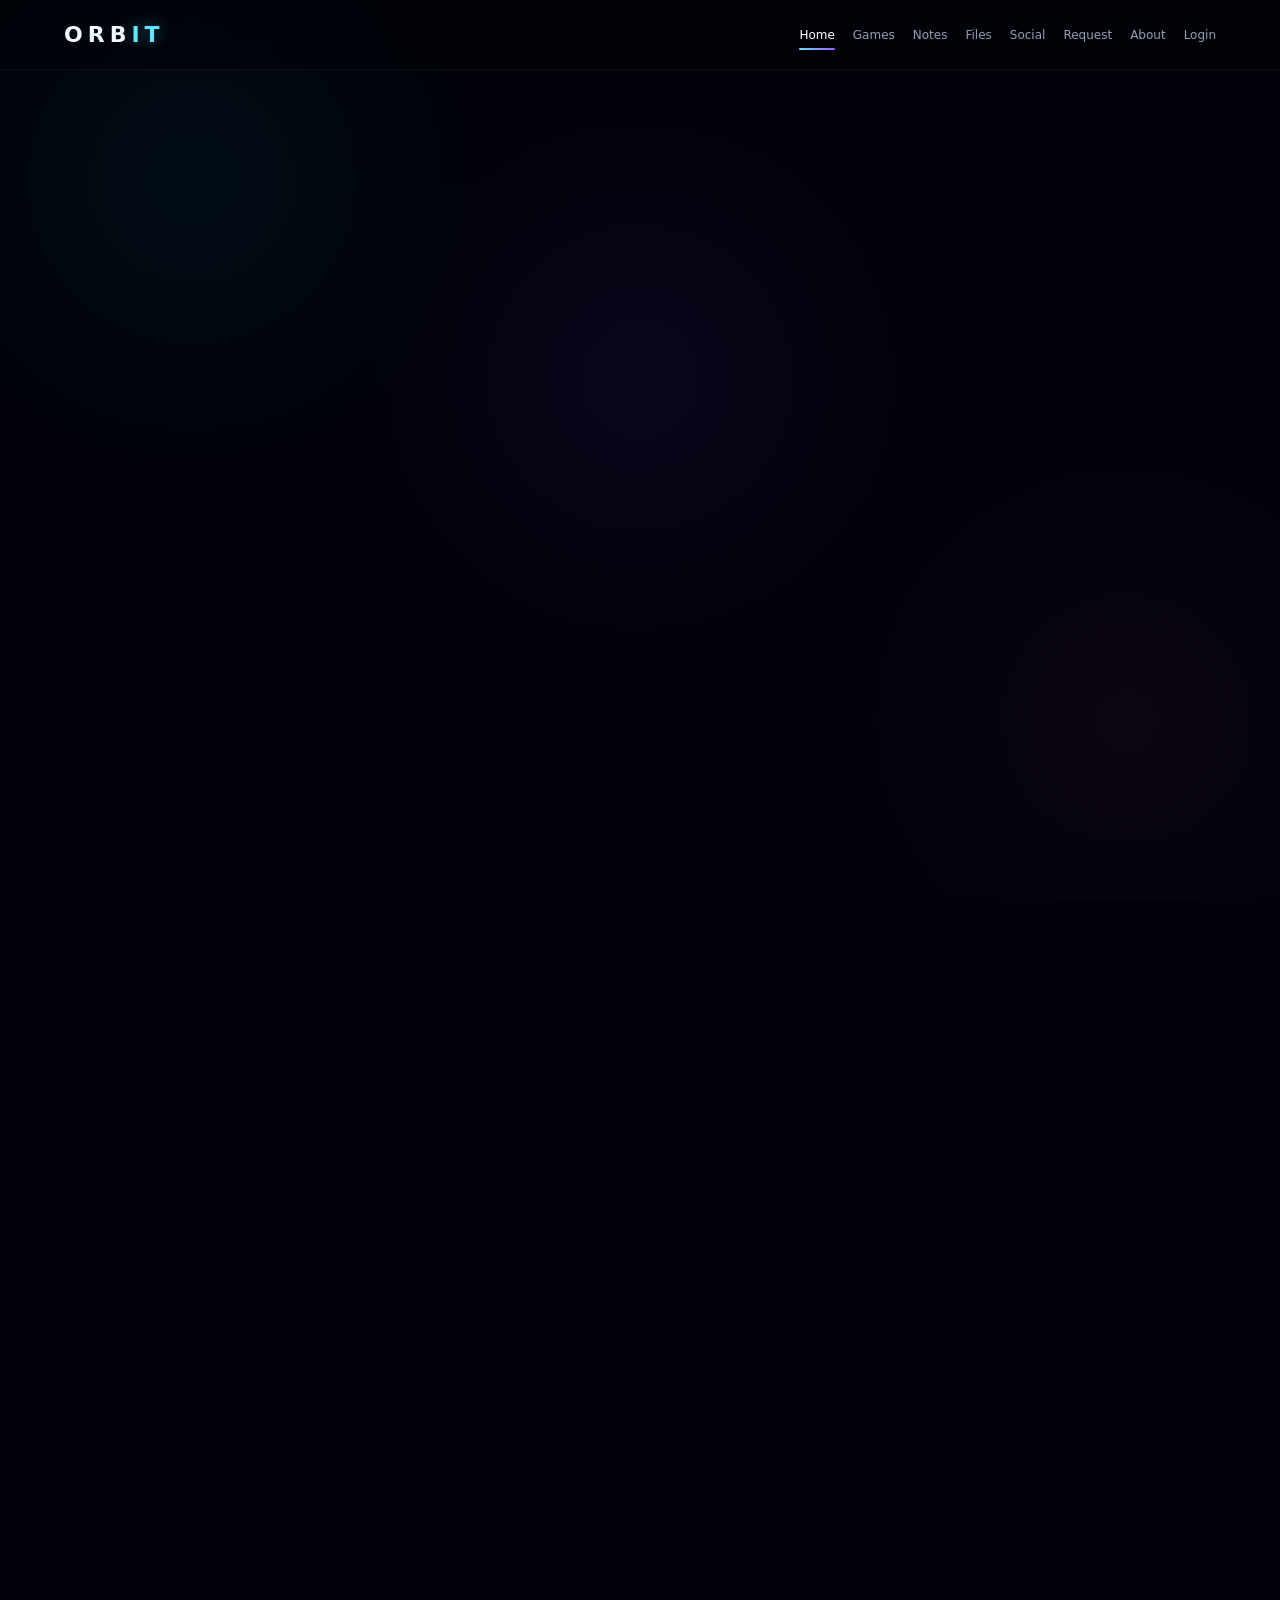
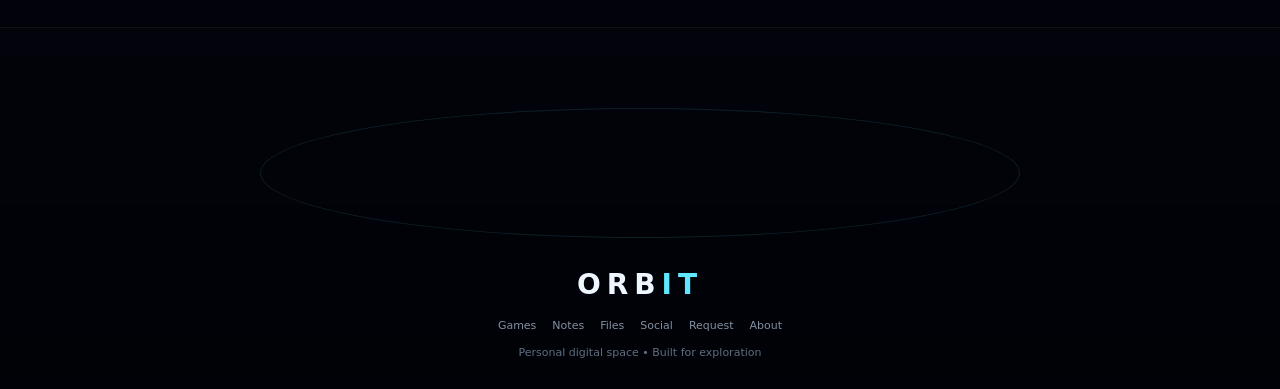
==== commit 6890c217: "Add files via upload" ====
--- a/index.html
+++ b/index.html
@@ -1,1117 +1,21 @@
 <!DOCTYPE html>
-<html lang="en">
-<head>
-<meta charset="UTF-8">
-<meta name="viewport" content="width=device-width, initial-scale=1.0">
-<meta name="theme-color" content="#02030a">
-
-<title>ORBIT — Beyond the Ordinary</title>
-
-<style>
-*{
-    margin:0;
-    padding:0;
-    box-sizing:border-box;
-}
-
-html{
-    scroll-behavior:smooth;
-}
-
-body{
-    background:#02030a;
-    color:white;
-    font-family:Arial,Helvetica,sans-serif;
-    overflow-x:hidden;
-}
-
-/* ================= BACKGROUND ================= */
-
-#spaceCanvas{
-    position:fixed;
-    inset:0;
-    width:100%;
-    height:100%;
-    z-index:-10;
-}
-
-.space-overlay{
-    position:fixed;
-    inset:0;
-    z-index:-9;
-    pointer-events:none;
-    background:
-        radial-gradient(circle at 50% 55%,
-        rgba(70,30,180,.10),
-        transparent 28%),
-        radial-gradient(circle at 20% 20%,
-        rgba(0,200,255,.04),
-        transparent 25%);
-}
-
-/* ================= NAVBAR ================= */
-
-.navbar{
-    position:fixed;
-    top:0;
-    left:0;
-    width:100%;
-    height:64px;
-    display:flex;
-    align-items:center;
-    justify-content:space-between;
-    padding:0 6%;
-    background:rgba(2,3,8,.55);
-    backdrop-filter:blur(15px);
-    border-bottom:1px solid rgba(255,255,255,.07);
-    z-index:1000;
-    transition:.3s;
-}
-
-.navbar.scrolled{
-    background:rgba(2,3,8,.92);
-    box-shadow:0 10px 30px rgba(0,0,0,.4);
-}
-
-.logo{
-    text-decoration:none;
-    color:white;
-    font-size:20px;
-    letter-spacing:4px;
-    font-weight:800;
-}
-
-.logo span{
-    color:#5ee7ff;
-}
-
-.nav-links{
-    display:flex;
-    gap:22px;
-}
-
-.nav-links a{
-    color:#8995a8;
-    text-decoration:none;
-    font-size:12px;
-    transition:.3s;
-}
-
-.nav-links a:hover{
-    color:#5ee7ff;
-}
-
-/* ================= HERO ================= */
-
-.hero{
-    min-height:100vh;
-    display:flex;
-    justify-content:center;
-    align-items:center;
-    text-align:center;
-    padding:100px 20px 60px;
-}
-
-.hero-content{
-    max-width:850px;
-}
-
-.status{
-    display:inline-flex;
-    align-items:center;
-    gap:8px;
-    padding:8px 14px;
-    border:1px solid rgba(94,231,255,.2);
-    border-radius:30px;
-    background:rgba(94,231,255,.05);
-    color:#8eeeff;
-    font-size:11px;
-    letter-spacing:1px;
-    margin-bottom:25px;
-}
-
-.status-dot{
-    width:8px;
-    height:8px;
-    border-radius:50%;
-    background:#55ffb1;
-    box-shadow:0 0 15px #55ffb1;
-    animation:pulse 1.4s infinite;
-}
-
-@keyframes pulse{
-    50%{
-        transform:scale(.5);
-        opacity:.5;
-    }
-}
-
-.hero h1{
-    font-size:clamp(60px,15vw,145px);
-    letter-spacing:12px;
-    line-height:.9;
-    background:linear-gradient(
-        90deg,
-        #fff,
-        #5ee7ff,
-        #9c6cff,
-        #ff55d7,
-        #fff
-    );
-    background-size:300%;
-    -webkit-background-clip:text;
-    background-clip:text;
-    color:transparent;
-    animation:gradient 7s linear infinite;
-}
-
-@keyframes gradient{
-    to{
-        background-position:300%;
-    }
-}
-
-.hero p{
-    max-width:650px;
-    margin:25px auto;
-    color:#7d899d;
-    line-height:1.8;
-    font-size:15px;
-}
-
-.hero-buttons{
-    display:flex;
-    justify-content:center;
-    gap:12px;
-    flex-wrap:wrap;
-}
-
-/* ================= BUTTONS ================= */
-
-.btn{
-    display:inline-flex;
-    align-items:center;
-    justify-content:center;
-    padding:13px 22px;
-    border-radius:12px;
-    color:white;
-    text-decoration:none;
-    border:none;
-    cursor:pointer;
-    font-weight:bold;
-    font-size:13px;
-    transition:.3s;
-    position:relative;
-    overflow:hidden;
-}
-
-.btn:hover{
-    transform:translateY(-4px) scale(1.03);
-}
-
-.btn:active{
-    transform:scale(.96);
-}
-
-.btn-primary{
-    background:linear-gradient(
-        135deg,
-        #286bff,
-        #8a42ff,
-        #e83fd3
-    );
-    box-shadow:0 8px 30px rgba(110,70,255,.3);
-}
-
-.btn-outline{
-    border:1px solid rgba(94,231,255,.25);
-    background:rgba(94,231,255,.05);
-}
-
-/* ================= BLACK HOLE ================= */
-
-.black-hole{
-    position:absolute;
-    width:420px;
-    height:420px;
-    left:50%;
-    top:50%;
-    transform:translate(-50%,-50%);
-    pointer-events:none;
-}
-
-.black-hole-core{
-    position:absolute;
-    width:210px;
-    height:210px;
-    left:105px;
-    top:105px;
-    border-radius:50%;
-    background:#000;
-    box-shadow:
-        0 0 50px rgba(130,50,255,.25),
-        0 0 100px rgba(0,190,255,.12);
-}
-
-.ring{
-    position:absolute;
-    inset:55px;
-    border-radius:50%;
-    border:15px solid transparent;
-    border-top-color:#ff4fd8;
-    border-right-color:#5ee7ff;
-    border-bottom-color:#744cff;
-    transform:scaleY(.43) rotate(-20deg);
-    animation:ringSpin 5s linear infinite;
-    filter:blur(1px);
-}
-
-.ring.two{
-    inset:80px;
-    border-width:8px;
-    opacity:.65;
-    animation-duration:3.5s;
-    animation-direction:reverse;
-}
-
-@keyframes ringSpin{
-    to{
-        transform:scaleY(.43) rotate(340deg);
-    }
-}
-
-/* ================= SECTION ================= */
-
-section{
-    padding:100px 5%;
-}
-
-.section-title{
-    text-align:center;
-    margin-bottom:45px;
-}
-
-.section-title small{
-    color:#5ee7ff;
-    letter-spacing:4px;
-    font-size:10px;
-}
-
-.section-title h2{
-    font-size:clamp(30px,6vw,52px);
-    margin:12px 0;
-}
-
-.section-title p{
-    color:#68768a;
-    font-size:13px;
-}
-
-/* ================= FEATURES ================= */
-
-.features{
-    width:min(1100px,100%);
-    margin:auto;
-    display:grid;
-    grid-template-columns:repeat(4,1fr);
-    gap:15px;
-}
-
-.card{
-    min-height:220px;
-    padding:24px;
-    border-radius:18px;
-    border:1px solid rgba(255,255,255,.09);
-    background:rgba(255,255,255,.035);
-    backdrop-filter:blur(12px);
-    transition:.35s;
-}
-
-.card:hover{
-    transform:translateY(-8px);
-    border-color:rgba(94,231,255,.35);
-    box-shadow:0 15px 45px rgba(0,0,0,.35);
-}
-
-.card-icon{
-    font-size:30px;
-    margin-bottom:18px;
-}
-
-.card h3{
-    margin-bottom:10px;
-    font-size:18px;
-}
-
-.card p{
-    color:#78869b;
-    font-size:13px;
-    line-height:1.7;
-    min-height:55px;
-}
-
-.card .btn{
-    margin-top:15px;
-    padding:9px 18px;
-    font-size:11px;
-}
-
-/* ================= SYSTEM ================= */
-
-.system{
-    width:min(1100px,100%);
-    margin:auto;
-}
-
-.terminal{
-    background:#010207;
-    border:1px solid rgba(94,231,255,.15);
-    border-radius:18px;
-    overflow:hidden;
-    box-shadow:0 20px 70px rgba(0,0,0,.4);
-}
-
-.terminal-head{
-    padding:12px 15px;
-    background:#080b13;
-    border-bottom:1px solid rgba(255,255,255,.06);
-}
-
-.dot{
-    display:inline-block;
-    width:9px;
-    height:9px;
-    border-radius:50%;
-    margin-right:5px;
-}
-
-.red{background:#ff5570;}
-.yellow{background:#ffd35e;}
-.green{background:#55e89c;}
-
-.terminal-body{
-    padding:22px;
-    color:#8feaff;
-    font-family:monospace;
-    font-size:12px;
-    line-height:2;
-}
-
-/* ================= CONNECT ================= */
-
-.connect{
-    text-align:center;
-}
-
-.connect p{
-    color:#68768a;
-    margin:12px 0 25px;
-}
-
-/* ================= FOOTER ================= */
-
-footer{
-    text-align:center;
-    padding:70px 20px 30px;
-    border-top:1px solid rgba(255,255,255,.07);
-    background:rgba(0,0,0,.45);
-}
-
-.footer-orbit{
-    width:min(700px,90%);
-    height:120px;
-    margin:auto;
-    border:1px solid rgba(94,231,255,.12);
-    border-radius:50%;
-    animation:float 5s ease-in-out infinite;
-}
-
-@keyframes float{
-    50%{
-        transform:translateY(-7px) scale(1.02);
-    }
-}
-
-.footer-logo{
-    font-size:28px;
-    font-weight:bold;
-    letter-spacing:6px;
-    margin:25px 0 12px;
-}
-
-.footer-logo span{
-    color:#5ee7ff;
-}
-
-.footer-text{
-    color:#667286;
-    font-size:12px;
-}
-
-.footer-copy{
-    margin-top:20px;
-    color:#3f4959;
-    font-size:10px;
-}
-
-/* ================= TOP BUTTON ================= */
-
-#top{
-    position:fixed;
-    right:18px;
-    bottom:18px;
-    width:45px;
-    height:45px;
-    border-radius:50%;
-    border:1px solid rgba(94,231,255,.25);
-    background:rgba(8,10,20,.8);
-    color:white;
-    cursor:pointer;
-    opacity:0;
-    visibility:hidden;
-    transition:.3s;
-    z-index:900;
-}
-
-#top.show{
-    opacity:1;
-    visibility:visible;
-}
-
-#top:hover{
-    transform:translateY(-4px);
-}
-
-/* ================= MOBILE ================= */
-
-@media(max-width:800px){
-
-    .nav-links{
-        gap:12px;
-    }
-
-    .nav-links a{
-        font-size:10px;
-    }
-
-    .features{
-        grid-template-columns:repeat(2,1fr);
-    }
-
-    .black-hole{
-        width:350px;
-        height:350px;
-    }
-}
-
-@media(max-width:520px){
-
-    .navbar{
-        padding:0 20px;
-    }
-
-    .logo{
-        font-size:16px;
-    }
-
-    .nav-links{
-        gap:9px;
-    }
-
-    .features{
-        grid-template-columns:1fr;
-    }
-
-    .hero h1{
-        letter-spacing:6px;
-    }
-
-    .black-hole{
-        width:320px;
-        height:320px;
-    }
-}
-</style>
-</head>
-
-<body>
-
-<canvas id="spaceCanvas"></canvas>
-<div class="space-overlay"></div>
-
-<!-- ================= NAVBAR ================= -->
-
-<nav class="navbar" id="navbar">
-
-    <a href="#home" class="logo">
-        ORB<span>IT</span>
-    </a>
-
-    <div class="nav-links">
-        <a href="#home">Home</a>
-        <a href="#features">Features</a>
-        <a href="#system">System</a>
-        <a href="#contact">Contact</a>
-    </div>
-
-</nav>
-
-
-<!-- ================= HERO ================= -->
-
-<section class="hero" id="home">
-
-    <div class="hero-content">
-
-        <div class="status">
-            <span class="status-dot"></span>
-            ORBIT SYSTEM ONLINE
-        </div>
-
-        <h1>ORBIT</h1>
-
-        <p>
-            Welcome to ORBIT — a futuristic digital universe
-            built for exploration, creativity and next-generation
-            experiences.
-        </p>
-
-        <div class="hero-buttons">
-
-            <a href="#features" class="btn btn-primary">
-                🚀 Explore ORBIT
-            </a>
-
-            <a href="#system" class="btn btn-outline">
-                ⚡ System Status
-            </a>
-
-        </div>
-
-    </div>
-
-    <div class="black-hole">
-
-        <div class="black-hole-core"></div>
-
-        <div class="ring"></div>
-
-        <div class="ring two"></div>
-
-    </div>
-
-</section>
-
-
-<!-- ================= FEATURES ================= -->
-
-<section id="features">
-
-    <div class="section-title">
-
-        <small>ORBIT MODULES</small>
-
-        <h2>ORBIT FEATURES</h2>
-
-        <p>
-            Explore the systems inside the station.
-        </p>
-
-    </div>
-
-
-    <div class="features">
-
-        <!-- GAMES -->
-
-        <div class="card">
-
-            <div class="card-icon">🎮</div>
-
-            <h3>Games</h3>
-
-            <p>
-                Explore the ORBIT gaming universe.
-            </p>
-
-            <!-- IMPORTANT: Direct Games Page -->
-
-            <a href="games.html" class="btn btn-primary">
-                Open
-            </a>
-
-        </div>
-
-
-        <!-- NOTES -->
-
-        <div class="card">
-
-            <div class="card-icon">📝</div>
-
-            <h3>Notes</h3>
-
-            <p>
-                Create and manage your digital notes.
-            </p>
-
-            <a href="notes.html" class="btn btn-primary">
-                Open
-            </a>
-
-        </div>
-
-
-        <!-- REQUEST -->
-
-        <div class="card">
-
-            <div class="card-icon">📡</div>
-
-            <h3>Request</h3>
-
-            <p>
-                Send requests to the ORBIT system.
-            </p>
-
-            <a href="request.html" class="btn btn-primary">
-                Open
-            </a>
-
-        </div>
-
-
-        <!-- AI -->
-
-        <div class="card">
-
-            <div class="card-icon">🤖</div>
-
-            <h3>AI System</h3>
-
-            <p>
-                Interact with futuristic digital systems.
-            </p>
-
-            <a href="ai.html" class="btn btn-primary">
-                Open
-            </a>
-
-        </div>
-
-    </div>
-
-</section>
-
-
-<!-- ================= SYSTEM ================= -->
-
-<section id="system">
-
-    <div class="section-title">
-
-        <small>CORE MONITOR</small>
-
-        <h2>SYSTEM STATUS</h2>
-
-        <p>
-            ORBIT central system monitoring.
-        </p>
-
-    </div>
-
-
-    <div class="system">
-
-        <div class="terminal">
-
-            <div class="terminal-head">
-
-                <span class="dot red"></span>
-                <span class="dot yellow"></span>
-                <span class="dot green"></span>
-
-            </div>
-
-
-            <div class="terminal-body">
-
-                &gt; ORBIT CORE INITIALIZING...<br>
-
-                &gt; Connecting to deep space network...<br>
-
-                &gt; Scanning nearby systems...<br>
-
-                &gt; Quantum gateway: <b>ONLINE</b><br>
-
-                &gt; Navigation system: <b>ONLINE</b><br>
-
-                &gt; Artificial intelligence: <b>ONLINE</b><br>
-
-                &gt; Black hole containment: <b>STABLE</b><br>
-
-                &gt; All systems operational.<br>
-
-                &gt; Welcome, explorer.<br>
-
-                <br>
-
-                &gt; <span id="typing"></span>
-
-            </div>
-
-        </div>
-
-    </div>
-
-</section>
-
-
-<!-- ================= CONTACT ================= -->
-
-<section id="contact" class="connect">
-
-    <div class="section-title">
-
-        <small>DEEP SPACE CONNECTION</small>
-
-        <h2>CONNECT</h2>
-
-        <p>
-            Welcome to the next generation.
-        </p>
-
-    </div>
-
-    <a href="mailto:orbit@example.com" class="btn btn-primary">
-        📡 Enter ORBIT
-    </a>
-
-</section>
-
-
-<!-- ================= FOOTER ================= -->
-
-<footer>
-
-    <div class="footer-orbit"></div>
-
-    <div class="footer-logo">
-        ORB<span>IT</span>
-    </div>
-
-    <div class="footer-text">
-        Beyond the Ordinary • Into the Unknown
-    </div>
-
-    <div class="footer-copy">
-        © 2026 ORBIT. All systems operational.
-    </div>
-
-</footer>
-
-
-<!-- ================= TOP BUTTON ================= -->
-
-<button id="top">↑</button>
-
-
-<script>
-
-/* ================= STAR FIELD ================= */
-
-const canvas = document.getElementById("spaceCanvas");
-const ctx = canvas.getContext("2d");
-
-let stars = [];
-let width;
-let height;
-
-function resizeCanvas(){
-
-    width = canvas.width = window.innerWidth;
-    height = canvas.height = window.innerHeight;
-
-    stars = [];
-
-    const count = Math.min(
-        180,
-        Math.floor((width * height) / 6000)
-    );
-
-    for(let i = 0; i < count; i++){
-
-        stars.push({
-
-            x:Math.random() * width,
-
-            y:Math.random() * height,
-
-            size:Math.random() * 1.5 + .3,
-
-            speed:Math.random() * .25 + .05,
-
-            alpha:Math.random() * .8 + .2
-
-        });
-
-    }
-
-}
-
-function drawStars(){
-
-    ctx.clearRect(0,0,width,height);
-
-    for(const star of stars){
-
-        star.y += star.speed;
-
-        if(star.y > height){
-            star.y = 0;
-            star.x = Math.random() * width;
-        }
-
-        ctx.beginPath();
-
-        ctx.fillStyle =
-            "rgba(255,255,255," +
-            star.alpha +
-            ")";
-
-        ctx.arc(
-            star.x,
-            star.y,
-            star.size,
-            0,
-            Math.PI * 2
-        );
-
-        ctx.fill();
-
-    }
-
-    requestAnimationFrame(drawStars);
-
-}
-
-window.addEventListener(
-    "resize",
-    resizeCanvas
-);
-
-resizeCanvas();
-drawStars();
-
-
-/* ================= NAVBAR ================= */
-
-const navbar =
-    document.getElementById("navbar");
-
-const topButton =
-    document.getElementById("top");
-
-window.addEventListener("scroll",function(){
-
-    if(window.scrollY > 80){
-
-        navbar.classList.add("scrolled");
-
-        topButton.classList.add("show");
-
-    }else{
-
-        navbar.classList.remove("scrolled");
-
-        topButton.classList.remove("show");
-
-    }
-
-});
-
-
-/* ================= TOP BUTTON ================= */
-
-topButton.addEventListener(
-    "click",
-    function(){
-
-        window.scrollTo({
-            top:0,
-            behavior:"smooth"
-        });
-
-    }
-);
-
-
-/* ================= TYPING EFFECT ================= */
-
-const typing =
-    document.getElementById("typing");
-
-const messages = [
-    "Awaiting explorer commands...",
-    "ORBIT is ready.",
-    "All modules connected.",
-    "Deep space network stable."
-];
-
-let messageIndex = 0;
-let characterIndex = 0;
-
-function typeMessage(){
-
-    const message =
-        messages[messageIndex];
-
-    if(characterIndex < message.length){
-
-        typing.textContent +=
-            message.charAt(characterIndex);
-
-        characterIndex++;
-
-        setTimeout(
-            typeMessage,
-            65
-        );
-
-    }else{
-
-        setTimeout(
-            eraseMessage,
-            1800
-        );
-
-    }
-
-}
-
-function eraseMessage(){
-
-    if(characterIndex > 0){
-
-        typing.textContent =
-            typing.textContent.slice(
-                0,
-                -1
-            );
-
-        characterIndex--;
-
-        setTimeout(
-            eraseMessage,
-            35
-        );
-
-    }else{
-
-        messageIndex =
-            (messageIndex + 1) %
-            messages.length;
-
-        setTimeout(
-            typeMessage,
-            400
-        );
-
-    }
-
-}
-
-typeMessage();
-
-
-/* ================= BUTTON RIPPLE ================= */
-
-document
-.querySelectorAll(".btn")
-.forEach(button => {
-
-    button.addEventListener(
-        "click",
-        function(event){
-
-            const ripple =
-                document.createElement("span");
-
-            ripple.style.position =
-                "absolute";
-
-            ripple.style.width = "20px";
-
-            ripple.style.height = "20px";
-
-            ripple.style.borderRadius = "50%";
-
-            ripple.style.background =
-                "rgba(255,255,255,.3)";
-
-            ripple.style.left =
-                event.offsetX - 10 + "px";
-
-            ripple.style.top =
-                event.offsetY - 10 + "px";
-
-            ripple.style.pointerEvents =
-                "none";
-
-            ripple.animate(
-                [
-                    {
-                        transform:"scale(0)",
-                        opacity:1
-                    },
-                    {
-                        transform:"scale(10)",
-                        opacity:0
-                    }
-                ],
-                {
-                    duration:600
-                }
-            );
-
-            this.appendChild(ripple);
-
-            setTimeout(
-                () => ripple.remove(),
-                600
-            );
-
-        }
-    );
-
-});
-
-
-/* ================= MOUSE PARALLAX ================= */
-
-document.addEventListener(
-    "mousemove",
-    function(e){
-
-        const x =
-            (e.clientX / window.innerWidth - .5);
-
-        const y =
-            (e.clientY / window.innerHeight - .5);
-
-        const hole =
-            document.querySelector(".black-hole");
-
-        hole.style.transform =
-            `translate(
-                calc(-50% + ${x * 20}px),
-                calc(-50% + ${y * 20}px)
-            )`;
-
-    }
-);
-
-</script>
-
-</body>
-   </html>
+<html lang="en"><head>
+<meta charset="UTF-8"><meta name="viewport" content="width=device-width, initial-scale=1.0"><meta name="theme-color" content="#02030a">
+<title>ORBIT — Personal Space</title><link rel="stylesheet" href="styles.css">
+</head><body data-page="home">
+<canvas id="spaceCanvas"></canvas><div class="space-vignette"></div>
+<header class="navbar"><a class="brand" href="index.html">ORB<span>IT</span></a><button class="menu-btn" id="menuBtn">☰</button><nav class="nav-links" id="navLinks"><a class="active" href="index.html">Home</a><a href="games.html">Games</a><a href="notes.html">Notes</a><a href="files.html">Files</a><a href="social.html">Social</a><a href="request.html">Request</a><a href="about.html">About</a><a href="login.html">Login</a></nav></header>
+<main>
+<section class="hero"><div class="hero-inner reveal"><div class="pill"><span class="dot"></span> ORBIT CORE ONLINE</div><h1>ORBIT</h1><p>Your personal digital space for study materials, files, photos, videos, notes, games and social connections — wrapped in a futuristic sci‑fi universe.</p><div class="actions"><a class="btn" href="files.html">📁 Open Files</a><a class="btn ghost" href="games.html">🎮 Explore Games</a><a class="btn ghost" href="social.html">🌐 Social Hub</a></div><div class="space-hud"><div class="hud"><b>24/7</b><small>Availability</small></div><div class="hud"><b id="energyValue">87%</b><small>Core Energy</small></div><div class="hud"><b id="liveClock">--:--:--</b><small>Local Time</small></div><div class="hud"><b>ONLINE</b><small>Network</small></div></div></div></section>
+<section class="section"><div class="container"><div class="section-head reveal"><small>ORBIT MODULES</small><h2>Everything in One Orbit</h2><p>Keep your personal content organized while giving friends a clean, futuristic place to discover what you share.</p></div><div class="card-grid">
+<div class="card reveal"><div class="icon">📚</div><h3>Study Hub</h3><p>Keep notes, study files and useful material easy to find.</p><a class="btn" href="files.html">Open Files</a></div>
+<div class="card reveal"><div class="icon">🎮</div><h3>Games</h3><p>Browse an expandable collection with search, filters and favorites.</p><a class="btn" href="games.html">Open Games</a></div>
+<div class="card reveal"><div class="icon">📝</div><h3>Notes</h3><p>Create and save personal notes directly in your browser.</p><a class="btn" href="notes.html">Open Notes</a></div>
+<div class="card reveal"><div class="icon">📡</div><h3>Request Center</h3><p>Let friends request files, features or additions to the site.</p><a class="btn" href="request.html">Make Request</a></div>
+</div></div></section>
+<section class="section"><div class="container"><div class="section-head reveal"><small>MISSION CONTROL</small><h2>System Dashboard</h2><p>A visual status layer for the ORBIT experience.</p></div><div class="dashboard"><div class="panel reveal"><h3>Core Systems</h3><div class="status-list"><div class="status-row"><span>Navigation</span><b class="ok">STABLE</b></div><div class="status-row"><span>Resource Vault</span><b class="ok">READY</b></div><div class="status-row"><span>Social Link</span><b class="ok">CONNECTED</b></div><div class="status-row"><span>Security Layer</span><b class="ok">ACTIVE</b></div></div></div><div class="panel reveal"><h3>Energy</h3><div class="status-row"><span>Core Power</span><b id="energyValue2">87%</b></div><div class="meter"><i id="energyMeter" style="width:87%"></i></div><p style="color:#718197;font-size:12px;margin-top:15px;line-height:1.7">Telemetry is simulated locally for the interface. Real shared storage and authentication require a backend.</p></div></div></div></section>
+<section class="section"><div class="container"><div class="section-head reveal"><small>QUICK LAUNCH</small><h2>Fast Access</h2></div><div class="quick-grid"><a class="quick reveal" href="social.html"><b>🌐 Social Hub</b><span>All your social links in one place.</span></a><a class="quick reveal" href="about.html"><b>🛰️ About ORBIT</b><span>Learn about the project and its mission.</span></a><a class="quick reveal" href="login.html"><b>🔐 Optional Login</b><span>Prepare the site for Google sign-in.</span></a></div></div></section>
+<section class="section"><div class="container"><div class="section-head reveal"><small>TERMINAL</small><h2>ORBIT Console</h2><p>A sci-fi system console for the interface.</p></div><div class="terminal reveal"><div class="terminal-head"><span class="term-dot" style="background:#ff5570"></span><span class="term-dot" style="background:#ffd35e"></span><span class="term-dot" style="background:#55e89c"></span></div><div id="terminalText" class="terminal-body"></div></div></div></section>
+</main>
+<footer><div class="footer-orbit"></div><div class="footer-brand">ORB<span>IT</span></div><div class="footer-links"><a href="games.html">Games</a><a href="notes.html">Notes</a><a href="files.html">Files</a><a href="social.html">Social</a><a href="request.html">Request</a><a href="about.html">About</a></div><div class="footer-copy">Personal digital space • Built for exploration</div></footer><button id="topBtn">↑</button><div id="modal"><div class="modal-card"><div class="modal-head"><h3 id="modalTitle"></h3><button class="close" id="closeModal">✕</button></div><div class="modal-body" id="modalBody"></div></div></div>
+</body></html>
--- a/styles.css
+++ b/styles.css
@@ -0,0 +1,41 @@
+:root{
+  --bg:#02030a; --panel:rgba(10,14,28,.62); --panel2:rgba(7,10,21,.85);
+  --text:#eef7ff; --muted:#8b9ab2; --cyan:#5ee7ff; --blue:#4d7cff;
+  --violet:#9b5cff; --pink:#ff4fd8; --green:#55ffb1; --danger:#ff6585;
+  --border:rgba(255,255,255,.10); --shadow:rgba(0,0,0,.45);
+}
+*{box-sizing:border-box;margin:0;padding:0}
+html{scroll-behavior:smooth}
+body{min-height:100vh;background:var(--bg);color:var(--text);font-family:Inter,system-ui,-apple-system,Segoe UI,Arial,sans-serif;overflow-x:hidden}
+a{color:inherit;text-decoration:none}button,input,textarea,select{font:inherit}
+button{cursor:pointer}
+#spaceCanvas{position:fixed;inset:0;width:100%;height:100%;z-index:-20}
+.space-vignette{position:fixed;inset:0;z-index:-19;pointer-events:none;background:radial-gradient(circle at 50% 42%,rgba(73,36,186,.10),transparent 34%),radial-gradient(circle at 15% 20%,rgba(0,210,255,.05),transparent 22%),radial-gradient(circle at 88% 80%,rgba(255,65,220,.045),transparent 22%)}
+.navbar{position:fixed;top:0;left:0;right:0;height:70px;z-index:1000;display:flex;align-items:center;justify-content:space-between;padding:0 5%;background:rgba(2,3,8,.45);backdrop-filter:blur(18px);border-bottom:1px solid rgba(255,255,255,.06);transition:.3s}
+.navbar.scrolled{background:rgba(2,3,8,.92);box-shadow:0 12px 38px rgba(0,0,0,.4)}
+.brand{font-weight:900;letter-spacing:5px;font-size:22px}.brand span{color:var(--cyan);text-shadow:0 0 16px rgba(94,231,255,.45)}
+.nav-links{display:flex;gap:18px;align-items:center}.nav-links a{font-size:12px;color:#92a0b4;position:relative;transition:.3s}.nav-links a:hover{color:#fff}.nav-links a.active{color:#fff}.nav-links a.active:after,.nav-links a:hover:after{content:"";position:absolute;left:0;right:0;bottom:-8px;height:2px;background:linear-gradient(90deg,var(--cyan),var(--violet));border-radius:99px}
+.menu-btn{display:none;width:42px;height:42px;border-radius:12px;border:1px solid var(--border);background:rgba(255,255,255,.04);color:white}
+.btn{position:relative;overflow:hidden;border:1px solid rgba(94,231,255,.18);padding:12px 18px;border-radius:12px;background:linear-gradient(135deg,#2265ff,#8c4dff,#e54bd2);color:#fff;font-weight:800;font-size:12px;letter-spacing:.2px;transition:.25s;display:inline-flex;align-items:center;justify-content:center;gap:8px}.btn:hover{transform:translateY(-4px) scale(1.02);box-shadow:0 14px 36px rgba(66,116,255,.28)}.btn:active{transform:scale(.97)}.btn.ghost{background:rgba(94,231,255,.045);border-color:rgba(94,231,255,.28);box-shadow:none}.btn.danger{background:linear-gradient(135deg,#7d2338,#bb3c68)}
+.ripple{position:absolute;border-radius:50%;background:rgba(255,255,255,.28);transform:scale(0);animation:ripple .6s linear;pointer-events:none}.reveal{opacity:0;transform:translateY(34px);transition:opacity .75s ease,transform .75s ease}.reveal.active{opacity:1;transform:translateY(0)}
+.hero{min-height:100vh;padding:130px 5% 80px;display:grid;place-items:center;text-align:center;position:relative;overflow:hidden}.hero-inner{max-width:920px;position:relative;z-index:3}.pill{display:inline-flex;align-items:center;gap:8px;padding:8px 14px;border-radius:99px;border:1px solid rgba(94,231,255,.18);background:rgba(94,231,255,.04);color:#a8efff;font-size:11px;letter-spacing:1.6px}.dot{width:8px;height:8px;background:var(--green);border-radius:50%;box-shadow:0 0 14px var(--green);animation:pulse 1.4s infinite}.hero h1{margin-top:24px;font-size:clamp(62px,15vw,150px);letter-spacing:clamp(6px,1.8vw,15px);line-height:.9;font-weight:900;background:linear-gradient(90deg,#fff,#62e7ff,#9b6cff,#ff64dd,#fff);background-size:300% auto;-webkit-background-clip:text;background-clip:text;color:transparent;animation:flow 8s linear infinite}.hero p{max-width:700px;margin:25px auto 0;color:#9aa8bd;line-height:1.8;font-size:16px}.actions{display:flex;justify-content:center;flex-wrap:wrap;gap:10px;margin-top:28px}
+.space-hud{display:grid;grid-template-columns:repeat(4,1fr);gap:12px;max-width:1040px;margin:34px auto 0}.hud{padding:16px;border:1px solid var(--border);background:rgba(255,255,255,.032);border-radius:16px;backdrop-filter:blur(12px)}.hud b{font-size:22px}.hud small{display:block;margin-top:5px;color:#718097;font-size:10px;text-transform:uppercase;letter-spacing:1.4px}
+.section{padding:100px 5%}.container{max-width:1180px;margin:0 auto}.section-head{text-align:center;margin-bottom:36px}.section-head small{color:var(--cyan);text-transform:uppercase;letter-spacing:4px;font-size:10px}.section-head h2{font-size:clamp(32px,6vw,54px);margin:10px 0}.section-head p{max-width:680px;margin:auto;color:#77869d;line-height:1.8}
+.card-grid{display:grid;grid-template-columns:repeat(4,1fr);gap:16px}.card{padding:22px;border-radius:20px;border:1px solid var(--border);background:var(--panel);backdrop-filter:blur(14px);min-height:230px;transition:.35s}.card:hover{transform:translateY(-8px) rotateX(2deg);border-color:rgba(94,231,255,.3);box-shadow:0 18px 50px var(--shadow)}.icon{font-size:32px;margin-bottom:14px}.card h3{font-size:18px;margin-bottom:9px}.card p{color:#7d8ca2;font-size:13px;line-height:1.7;min-height:66px}
+.dashboard{display:grid;grid-template-columns:1.2fr .8fr;gap:16px}.panel{padding:22px;border-radius:20px;border:1px solid var(--border);background:var(--panel2);backdrop-filter:blur(14px)}.panel h3{margin-bottom:14px}.status-list{display:grid;gap:10px}.status-row{display:flex;justify-content:space-between;gap:20px;padding:12px 0;border-bottom:1px solid rgba(255,255,255,.06);font-size:13px}.status-row:last-child{border-bottom:0}.ok{color:var(--green)}.meter{height:10px;background:rgba(255,255,255,.07);border-radius:999px;overflow:hidden}.meter i{display:block;height:100%;background:linear-gradient(90deg,var(--cyan),var(--violet),var(--pink));box-shadow:0 0 18px rgba(94,231,255,.25)}
+.quick-grid{display:grid;grid-template-columns:repeat(3,1fr);gap:14px}.quick{padding:18px;border:1px solid var(--border);background:rgba(255,255,255,.03);border-radius:18px;transition:.3s}.quick:hover{transform:translateY(-5px);border-color:rgba(155,92,255,.35)}.quick b{display:block;margin-bottom:6px}.quick span{color:#7d8ca1;font-size:12px}
+.terminal{border-radius:20px;overflow:hidden;border:1px solid rgba(94,231,255,.15);background:#02040a;box-shadow:0 22px 70px rgba(0,0,0,.4)}.terminal-head{padding:11px 14px;background:#080c15;border-bottom:1px solid rgba(255,255,255,.06);display:flex;gap:6px}.term-dot{width:9px;height:9px;border-radius:50%}.terminal-body{padding:20px;color:#9feaff;font-family:ui-monospace,SFMono-Regular,Menlo,monospace;font-size:12px;line-height:1.8;min-height:220px;white-space:pre-wrap}
+.page-hero{padding:130px 5% 50px;text-align:center}.page-hero h1{font-size:clamp(42px,9vw,86px);margin-bottom:12px}.page-hero p{max-width:720px;margin:auto;color:#7c8ca2;line-height:1.8}.toolbar{display:flex;gap:10px;flex-wrap:wrap;justify-content:space-between;align-items:center;margin-bottom:18px}.search{flex:1;min-width:220px;padding:13px 15px;border-radius:12px;border:1px solid rgba(94,231,255,.16);background:rgba(0,0,0,.32);outline:none;color:#fff}.search:focus{border-color:rgba(94,231,255,.5);box-shadow:0 0 0 3px rgba(94,231,255,.05)}.filters{display:flex;gap:8px;flex-wrap:wrap}.filter{padding:10px 13px;border-radius:10px;border:1px solid var(--border);background:rgba(255,255,255,.04);color:#a5b2c6}.filter.active,.filter:hover{border-color:rgba(94,231,255,.45);color:#fff;background:rgba(94,231,255,.07)}
+.game-grid{display:grid;grid-template-columns:repeat(4,1fr);gap:15px}.game{padding:15px;border:1px solid var(--border);background:var(--panel);border-radius:18px;transition:.35s;display:flex;flex-direction:column;min-height:270px}.game:hover{transform:translateY(-7px);border-color:rgba(94,231,255,.3)}.game-cover{height:105px;border-radius:14px;background:radial-gradient(circle at 50% 40%,rgba(94,231,255,.2),rgba(155,92,255,.14),rgba(0,0,0,.55));display:grid;place-items:center;font-size:44px;margin-bottom:14px}.game h3{font-size:16px}.game p{color:#7c8ca0;font-size:12px;line-height:1.6;margin-top:7px;flex:1}.game-meta{display:flex;justify-content:space-between;font-size:10px;color:#68778c;margin:12px 0}.game button{width:100%}
+.form-grid{display:grid;grid-template-columns:1fr 1fr;gap:12px}.field{display:grid;gap:7px}.field.full{grid-column:1/-1}.field label{font-size:11px;color:#93a1b4;text-transform:uppercase;letter-spacing:1.3px}.field input,.field textarea,.field select{width:100%;padding:13px 14px;border-radius:12px;border:1px solid rgba(255,255,255,.09);background:rgba(0,0,0,.3);color:#fff;outline:none}.field textarea{min-height:150px;resize:vertical}.field input:focus,.field textarea:focus,.field select:focus{border-color:rgba(94,231,255,.4)}
+.notes-layout{display:grid;grid-template-columns:280px 1fr;gap:15px}.notes-list{display:grid;gap:8px}.note-item{padding:13px;border:1px solid var(--border);border-radius:12px;background:rgba(255,255,255,.03);cursor:pointer}.note-item:hover,.note-item.active{border-color:rgba(94,231,255,.35);background:rgba(94,231,255,.05)}.editor textarea{min-height:400px;width:100%;padding:18px;border-radius:15px;border:1px solid var(--border);background:rgba(0,0,0,.25);color:#fff;outline:none}.file-drop{padding:34px;border:1px dashed rgba(94,231,255,.35);border-radius:20px;text-align:center;background:rgba(94,231,255,.025)}.file-drop input{display:none}.file-grid{display:grid;grid-template-columns:repeat(4,1fr);gap:14px;margin-top:18px}.file-card{padding:15px;border:1px solid var(--border);border-radius:16px;background:rgba(255,255,255,.03)}.file-preview{height:120px;border-radius:12px;background:#060914;display:grid;place-items:center;overflow:hidden;margin-bottom:10px}.file-preview img,.file-preview video{width:100%;height:100%;object-fit:cover}
+.social-grid{display:grid;grid-template-columns:repeat(3,1fr);gap:14px}.social-card{padding:20px;border:1px solid var(--border);border-radius:18px;background:var(--panel);display:flex;align-items:center;justify-content:space-between;gap:12px;transition:.3s}.social-card:hover{transform:translateY(-5px);border-color:rgba(94,231,255,.3)}.social-left{display:flex;align-items:center;gap:12px}.social-icon{width:42px;height:42px;border-radius:12px;display:grid;place-items:center;background:rgba(255,255,255,.06);font-size:20px}.social-name{font-weight:800}.social-handle{color:#748399;font-size:11px;margin-top:4px}
+.about-grid{display:grid;grid-template-columns:.85fr 1.15fr;gap:16px}.glass-copy{padding:24px;border:1px solid var(--border);border-radius:20px;background:var(--panel);line-height:1.9;color:#9aa8bb}.feature-list{display:grid;gap:10px;margin-top:16px}.feature-list div{padding:12px 14px;border:1px solid rgba(255,255,255,.06);border-radius:12px;background:rgba(255,255,255,.025)}
+footer{padding:80px 5% 30px;text-align:center;border-top:1px solid rgba(255,255,255,.06);background:linear-gradient(180deg,rgba(4,6,13,.35),#010207);margin-top:30px;overflow:hidden}.footer-orbit{width:min(760px,92%);height:130px;border:1px solid rgba(94,231,255,.12);border-radius:50%;margin:0 auto 30px;animation:float 5s ease-in-out infinite}.footer-brand{font-size:28px;font-weight:900;letter-spacing:6px}.footer-brand span{color:var(--cyan)}.footer-copy{margin-top:14px;color:#5f6e82;font-size:11px}.footer-links{display:flex;justify-content:center;flex-wrap:wrap;gap:16px;margin-top:18px}.footer-links a{font-size:11px;color:#8290a2}.footer-links a:hover{color:var(--cyan)}
+#toast{position:fixed;right:18px;bottom:18px;z-index:5000;max-width:320px;padding:12px 14px;border-radius:12px;border:1px solid rgba(94,231,255,.25);background:rgba(8,12,24,.94);color:#dff8ff;box-shadow:0 18px 50px rgba(0,0,0,.35);transform:translateY(20px);opacity:0;visibility:hidden;transition:.3s;font-size:12px}.toast-show{opacity:1!important;visibility:visible!important;transform:translateY(0)!important}
+#modal{position:fixed;inset:0;z-index:4000;display:flex;align-items:center;justify-content:center;padding:20px;background:rgba(0,0,0,.72);backdrop-filter:blur(10px);opacity:0;visibility:hidden;transition:.3s}#modal.show{opacity:1;visibility:visible}.modal-card{width:min(560px,100%);padding:24px;border:1px solid rgba(94,231,255,.2);border-radius:20px;background:linear-gradient(145deg,rgba(13,18,33,.97),rgba(3,5,12,.98));box-shadow:0 30px 100px rgba(0,0,0,.55)}.modal-head{display:flex;justify-content:space-between;gap:12px;align-items:center}.close{width:36px;height:36px;border-radius:10px;border:1px solid var(--border);background:rgba(255,255,255,.05);color:#fff}.modal-body{padding-top:15px;color:#8ea0b8;line-height:1.75;font-size:13px}
+#topBtn{position:fixed;right:18px;bottom:82px;width:44px;height:44px;border-radius:50%;border:1px solid rgba(94,231,255,.25);background:rgba(7,10,20,.8);color:#fff;opacity:0;visibility:hidden;transition:.3s;z-index:900}#topBtn.show{opacity:1;visibility:visible}
+@keyframes flow{to{background-position:300% center}}@keyframes pulse{50%{transform:scale(.5);opacity:.5}}@keyframes ripple{to{transform:scale(7);opacity:0}}@keyframes float{50%{transform:translateY(-8px) scale(1.02)}}
+@media(max-width:1000px){.card-grid{grid-template-columns:repeat(2,1fr)}.game-grid{grid-template-columns:repeat(2,1fr)}.file-grid{grid-template-columns:repeat(2,1fr)}.dashboard,.about-grid{grid-template-columns:1fr}.social-grid{grid-template-columns:repeat(2,1fr)}.space-hud{grid-template-columns:repeat(2,1fr)}}
+@media(max-width:700px){.navbar{height:64px}.menu-btn{display:block}.nav-links{position:absolute;top:70px;left:5%;right:5%;padding:16px;flex-direction:column;align-items:stretch;background:rgba(2,4,12,.97);border:1px solid var(--border);border-radius:16px;opacity:0;visibility:hidden;transform:translateY(-8px);transition:.25s}.nav-links.open{opacity:1;visibility:visible;transform:none}.nav-links a{padding:8px}.card-grid,.social-grid{grid-template-columns:1fr}.game-grid{grid-template-columns:1fr 1fr}.form-grid{grid-template-columns:1fr}.field.full{grid-column:auto}.notes-layout{grid-template-columns:1fr}.file-grid{grid-template-columns:1fr 1fr}.hero{padding-top:110px}.hero p{font-size:14px}}
+@media(max-width:460px){.space-hud{grid-template-columns:1fr}.game-grid{grid-template-columns:1fr}.file-grid{grid-template-columns:1fr}.hero h1{letter-spacing:5px}.section{padding:80px 5%}}
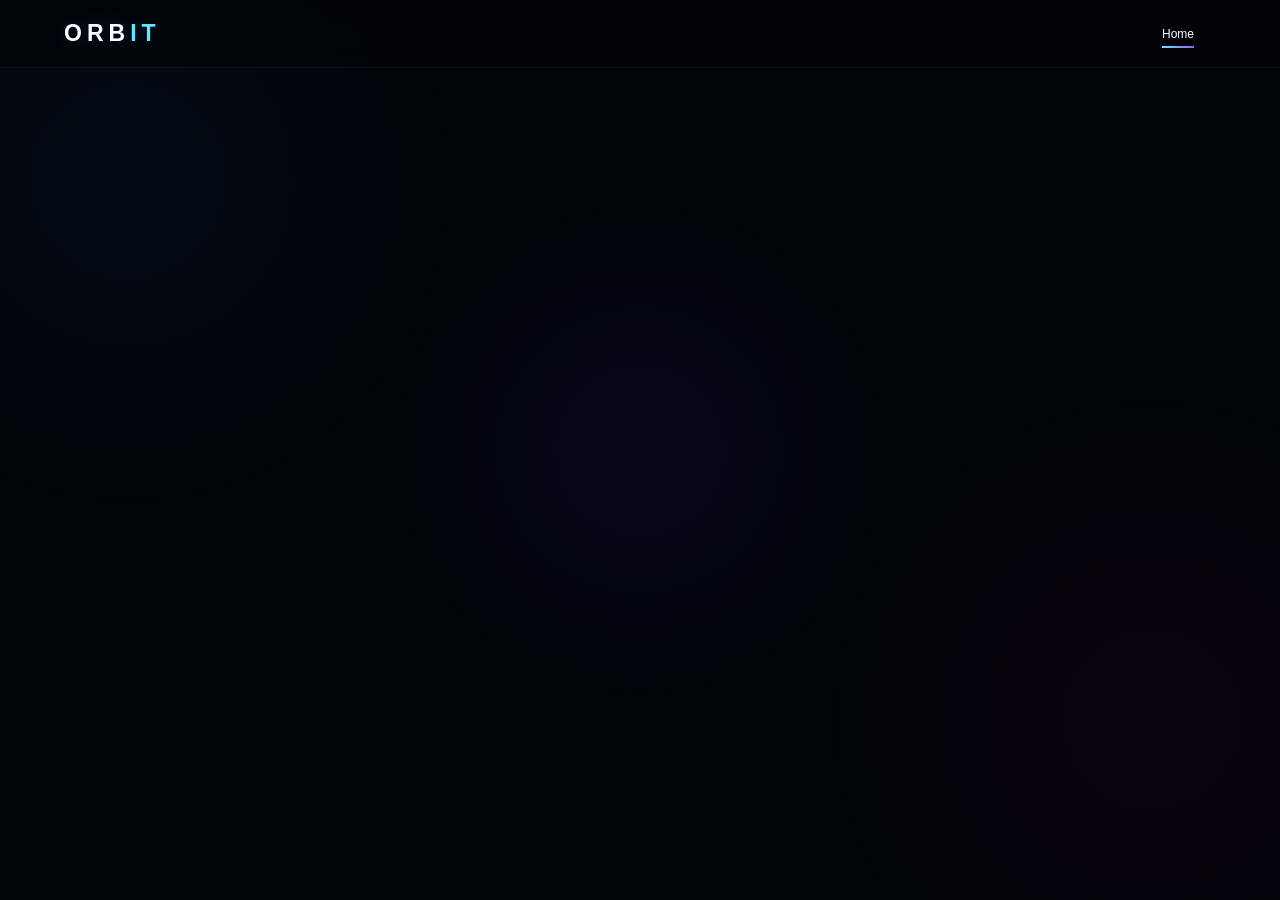
==== commit 26fa1cba: "Update index.html" ====
--- a/index.html
+++ b/index.html
@@ -1,21 +1,1379 @@
 <!DOCTYPE html>
-<html lang="en"><head>
-<meta charset="UTF-8"><meta name="viewport" content="width=device-width, initial-scale=1.0"><meta name="theme-color" content="#02030a">
-<title>ORBIT — Personal Space</title><link rel="stylesheet" href="styles.css">
-</head><body data-page="home">
-<canvas id="spaceCanvas"></canvas><div class="space-vignette"></div>
-<header class="navbar"><a class="brand" href="index.html">ORB<span>IT</span></a><button class="menu-btn" id="menuBtn">☰</button><nav class="nav-links" id="navLinks"><a class="active" href="index.html">Home</a><a href="games.html">Games</a><a href="notes.html">Notes</a><a href="files.html">Files</a><a href="social.html">Social</a><a href="request.html">Request</a><a href="about.html">About</a><a href="login.html">Login</a></nav></header>
-<main>
-<section class="hero"><div class="hero-inner reveal"><div class="pill"><span class="dot"></span> ORBIT CORE ONLINE</div><h1>ORBIT</h1><p>Your personal digital space for study materials, files, photos, videos, notes, games and social connections — wrapped in a futuristic sci‑fi universe.</p><div class="actions"><a class="btn" href="files.html">📁 Open Files</a><a class="btn ghost" href="games.html">🎮 Explore Games</a><a class="btn ghost" href="social.html">🌐 Social Hub</a></div><div class="space-hud"><div class="hud"><b>24/7</b><small>Availability</small></div><div class="hud"><b id="energyValue">87%</b><small>Core Energy</small></div><div class="hud"><b id="liveClock">--:--:--</b><small>Local Time</small></div><div class="hud"><b>ONLINE</b><small>Network</small></div></div></div></section>
-<section class="section"><div class="container"><div class="section-head reveal"><small>ORBIT MODULES</small><h2>Everything in One Orbit</h2><p>Keep your personal content organized while giving friends a clean, futuristic place to discover what you share.</p></div><div class="card-grid">
-<div class="card reveal"><div class="icon">📚</div><h3>Study Hub</h3><p>Keep notes, study files and useful material easy to find.</p><a class="btn" href="files.html">Open Files</a></div>
-<div class="card reveal"><div class="icon">🎮</div><h3>Games</h3><p>Browse an expandable collection with search, filters and favorites.</p><a class="btn" href="games.html">Open Games</a></div>
-<div class="card reveal"><div class="icon">📝</div><h3>Notes</h3><p>Create and save personal notes directly in your browser.</p><a class="btn" href="notes.html">Open Notes</a></div>
-<div class="card reveal"><div class="icon">📡</div><h3>Request Center</h3><p>Let friends request files, features or additions to the site.</p><a class="btn" href="request.html">Make Request</a></div>
-</div></div></section>
-<section class="section"><div class="container"><div class="section-head reveal"><small>MISSION CONTROL</small><h2>System Dashboard</h2><p>A visual status layer for the ORBIT experience.</p></div><div class="dashboard"><div class="panel reveal"><h3>Core Systems</h3><div class="status-list"><div class="status-row"><span>Navigation</span><b class="ok">STABLE</b></div><div class="status-row"><span>Resource Vault</span><b class="ok">READY</b></div><div class="status-row"><span>Social Link</span><b class="ok">CONNECTED</b></div><div class="status-row"><span>Security Layer</span><b class="ok">ACTIVE</b></div></div></div><div class="panel reveal"><h3>Energy</h3><div class="status-row"><span>Core Power</span><b id="energyValue2">87%</b></div><div class="meter"><i id="energyMeter" style="width:87%"></i></div><p style="color:#718197;font-size:12px;margin-top:15px;line-height:1.7">Telemetry is simulated locally for the interface. Real shared storage and authentication require a backend.</p></div></div></div></section>
-<section class="section"><div class="container"><div class="section-head reveal"><small>QUICK LAUNCH</small><h2>Fast Access</h2></div><div class="quick-grid"><a class="quick reveal" href="social.html"><b>🌐 Social Hub</b><span>All your social links in one place.</span></a><a class="quick reveal" href="about.html"><b>🛰️ About ORBIT</b><span>Learn about the project and its mission.</span></a><a class="quick reveal" href="login.html"><b>🔐 Optional Login</b><span>Prepare the site for Google sign-in.</span></a></div></div></section>
-<section class="section"><div class="container"><div class="section-head reveal"><small>TERMINAL</small><h2>ORBIT Console</h2><p>A sci-fi system console for the interface.</p></div><div class="terminal reveal"><div class="terminal-head"><span class="term-dot" style="background:#ff5570"></span><span class="term-dot" style="background:#ffd35e"></span><span class="term-dot" style="background:#55e89c"></span></div><div id="terminalText" class="terminal-body"></div></div></div></section>
-</main>
-<footer><div class="footer-orbit"></div><div class="footer-brand">ORB<span>IT</span></div><div class="footer-links"><a href="games.html">Games</a><a href="notes.html">Notes</a><a href="files.html">Files</a><a href="social.html">Social</a><a href="request.html">Request</a><a href="about.html">About</a></div><div class="footer-copy">Personal digital space • Built for exploration</div></footer><button id="topBtn">↑</button><div id="modal"><div class="modal-card"><div class="modal-head"><h3 id="modalTitle"></h3><button class="close" id="closeModal">✕</button></div><div class="modal-body" id="modalBody"></div></div></div>
-</body></html>
+<html lang="en">
+<head>
+<meta charset="UTF-8">
+<meta name="viewport" content="width=device-width, initial-scale=1.0">
+<meta name="theme-color" content="#02030a">
+
+<title>ORBIT — Personal Space</title>
+
+<style>
+
+/* =========================================================
+   ORBIT — HOME PAGE
+   Self-contained HTML + CSS + JavaScript
+========================================================= */
+
+:root{
+    --bg:#02030a;
+    --bg2:#050817;
+    --cyan:#5ee7ff;
+    --blue:#4d7cff;
+    --purple:#9b5cff;
+    --pink:#ff4fd8;
+    --green:#55ffb1;
+    --white:#ffffff;
+    --text:#dce8f7;
+    --muted:#7d8ba0;
+    --border:rgba(255,255,255,.10);
+    --glass:rgba(255,255,255,.045);
+}
+
+*{
+    margin:0;
+    padding:0;
+    box-sizing:border-box;
+}
+
+html{
+    scroll-behavior:smooth;
+}
+
+body{
+    min-height:100vh;
+    background:var(--bg);
+    color:var(--white);
+    font-family:Arial,Helvetica,sans-serif;
+    overflow-x:hidden;
+}
+
+/* =========================================================
+   SPACE BACKGROUND
+========================================================= */
+
+#spaceCanvas{
+    position:fixed;
+    inset:0;
+    width:100%;
+    height:100%;
+    z-index:-20;
+}
+
+.space-vignette{
+    position:fixed;
+    inset:0;
+    z-index:-19;
+    pointer-events:none;
+
+    background:
+        radial-gradient(
+            circle at 50% 50%,
+            rgba(83,43,180,.10),
+            transparent 32%
+        ),
+        radial-gradient(
+            circle at 10% 20%,
+            rgba(0,200,255,.045),
+            transparent 25%
+        ),
+        radial-gradient(
+            circle at 90% 80%,
+            rgba(255,40,200,.035),
+            transparent 25%
+        );
+}
+
+/* =========================================================
+   NAVBAR
+========================================================= */
+
+.navbar{
+    position:fixed;
+    top:0;
+    left:0;
+    width:100%;
+    height:68px;
+
+    padding:0 5%;
+
+    display:flex;
+    align-items:center;
+    justify-content:space-between;
+
+    background:rgba(2,3,8,.48);
+    backdrop-filter:blur(18px);
+
+    border-bottom:1px solid rgba(255,255,255,.07);
+
+    z-index:1000;
+
+    transition:.35s;
+}
+
+.navbar.scrolled{
+    background:rgba(2,3,8,.94);
+    box-shadow:
+        0 10px 40px rgba(0,0,0,.5);
+}
+
+.brand{
+    color:white;
+    text-decoration:none;
+
+    font-size:23px;
+    font-weight:900;
+
+    letter-spacing:5px;
+
+    text-shadow:
+        0 0 20px rgba(94,231,255,.18);
+}
+
+.brand span{
+    color:var(--cyan);
+}
+
+.nav-links{
+    display:flex;
+    align-items:center;
+    gap:22px;
+}
+
+.nav-links a{
+    position:relative;
+
+    color:#8997ab;
+    text-decoration:none;
+
+    font-size:12px;
+
+    transition:.3s;
+}
+
+.nav-links a:hover,
+.nav-links a.active{
+    color:white;
+}
+
+.nav-links a::after{
+    content:"";
+
+    position:absolute;
+
+    left:0;
+    bottom:-7px;
+
+    width:0;
+    height:2px;
+
+    background:
+        linear-gradient(
+            90deg,
+            var(--cyan),
+            var(--purple)
+        );
+
+    transition:.3s;
+}
+
+.nav-links a:hover::after,
+.nav-links a.active::after{
+    width:100%;
+}
+
+.menu-btn{
+    display:none;
+
+    width:42px;
+    height:42px;
+
+    border:1px solid rgba(255,255,255,.12);
+    border-radius:10px;
+
+    background:rgba(255,255,255,.05);
+
+    color:white;
+
+    font-size:20px;
+
+    cursor:pointer;
+}
+
+/* =========================================================
+   HERO
+========================================================= */
+
+.hero{
+    position:relative;
+
+    min-height:100vh;
+
+    display:flex;
+    align-items:center;
+    justify-content:center;
+
+    text-align:center;
+
+    padding:
+        120px 20px
+        80px;
+
+    overflow:hidden;
+}
+
+.hero-inner{
+    position:relative;
+    z-index:5;
+
+    width:100%;
+    max-width:900px;
+}
+
+.pill{
+    display:inline-flex;
+
+    align-items:center;
+    gap:9px;
+
+    padding:9px 15px;
+
+    border-radius:50px;
+
+    border:1px solid rgba(94,231,255,.2);
+
+    background:rgba(94,231,255,.045);
+
+    color:#9deeff;
+
+    font-size:11px;
+
+    letter-spacing:1.5px;
+
+    box-shadow:
+        0 0 30px rgba(94,231,255,.05);
+}
+
+.dot{
+    width:8px;
+    height:8px;
+
+    border-radius:50%;
+
+    background:var(--green);
+
+    box-shadow:
+        0 0 15px var(--green);
+
+    animation:
+        dotPulse 1.4s infinite;
+}
+
+@keyframes dotPulse{
+    50%{
+        transform:scale(.45);
+        opacity:.5;
+    }
+}
+
+.hero h1{
+    margin-top:25px;
+
+    font-size:
+        clamp(70px,16vw,160px);
+
+    line-height:.85;
+
+    letter-spacing:
+        clamp(5px,2vw,16px);
+
+    font-weight:900;
+
+    background:
+        linear-gradient(
+            90deg,
+            #ffffff,
+            #5ee7ff,
+            #806bff,
+            #ff55d8,
+            #ffffff
+        );
+
+    background-size:300% auto;
+
+    -webkit-background-clip:text;
+    background-clip:text;
+
+    color:transparent;
+
+    animation:
+        titleFlow 7s linear infinite;
+
+    filter:
+        drop-shadow(
+            0 0 30px rgba(94,231,255,.08)
+        );
+}
+
+@keyframes titleFlow{
+    to{
+        background-position:300% center;
+    }
+}
+
+.hero p{
+    max-width:720px;
+
+    margin:
+        25px auto
+        30px;
+
+    color:#8290a5;
+
+    line-height:1.8;
+
+    font-size:15px;
+}
+
+/* =========================================================
+   BUTTONS
+========================================================= */
+
+.actions{
+    display:flex;
+
+    justify-content:center;
+
+    align-items:center;
+
+    gap:12px;
+
+    flex-wrap:wrap;
+}
+
+.btn{
+    position:relative;
+
+    display:inline-flex;
+
+    align-items:center;
+    justify-content:center;
+
+    min-height:44px;
+
+    padding:12px 19px;
+
+    border-radius:12px;
+
+    border:1px solid rgba(94,231,255,.18);
+
+    background:
+        linear-gradient(
+            135deg,
+            rgba(52,108,255,.85),
+            rgba(139,67,255,.85)
+        );
+
+    color:white;
+
+    text-decoration:none;
+
+    font-size:12px;
+    font-weight:700;
+
+    cursor:pointer;
+
+    overflow:hidden;
+
+    transition:
+        transform .2s,
+        box-shadow .3s,
+        border-color .3s;
+}
+
+.btn:hover{
+    transform:
+        translateY(-4px)
+        scale(1.025);
+
+    border-color:
+        rgba(94,231,255,.55);
+
+    box-shadow:
+        0 12px 35px rgba(67,92,255,.25),
+        0 0 25px rgba(94,231,255,.08);
+}
+
+.btn:active{
+    transform:
+        translateY(1px)
+        scale(.96);
+}
+
+.btn.ghost{
+    background:rgba(255,255,255,.035);
+}
+
+.ripple{
+    position:absolute;
+
+    border-radius:50%;
+
+    background:
+        rgba(255,255,255,.3);
+
+    transform:scale(0);
+
+    pointer-events:none;
+
+    animation:ripple .65s linear;
+}
+
+@keyframes ripple{
+    to{
+        transform:scale(5);
+        opacity:0;
+    }
+}
+
+/* =========================================================
+   BLACK HOLE
+========================================================= */
+
+.black-hole{
+    position:absolute;
+
+    left:50%;
+    top:50%;
+
+    width:500px;
+    height:500px;
+
+    transform:
+        translate(-50%,-50%);
+
+    pointer-events:none;
+
+    opacity:.85;
+
+    z-index:0;
+}
+
+.black-hole-core{
+    position:absolute;
+
+    left:145px;
+    top:145px;
+
+    width:210px;
+    height:210px;
+
+    border-radius:50%;
+
+    background:
+        radial-gradient(
+            circle,
+            #000 0%,
+            #000 50%,
+            #08030f 67%,
+            transparent 73%
+        );
+
+    box-shadow:
+        0 0 70px rgba(120,50,255,.16),
+        0 0 120px rgba(0,200,255,.08);
+}
+
+.black-hole-ring{
+    position:absolute;
+
+    inset:70px;
+
+    border-radius:50%;
+
+    border:17px solid transparent;
+
+    border-top-color:
+        rgba(255,75,215,.7);
+
+    border-right-color:
+        rgba(94,231,255,.65);
+
+    border-bottom-color:
+        rgba(112,80,255,.45);
+
+    transform:
+        rotate(-20deg)
+        scaleY(.42);
+
+    filter:blur(1px);
+
+    animation:
+        holeSpin 5s linear infinite;
+
+    box-shadow:
+        0 0 35px rgba(255,79,216,.15),
+        0 0 50px rgba(94,231,255,.10);
+}
+
+.black-hole-ring.two{
+    inset:95px;
+
+    border-width:9px;
+
+    opacity:.65;
+
+    animation-duration:3.5s;
+
+    animation-direction:reverse;
+}
+
+.black-hole-ring.three{
+    inset:45px;
+
+    border-width:4px;
+
+    opacity:.35;
+
+    animation-duration:8s;
+}
+
+@keyframes holeSpin{
+    to{
+        transform:
+            rotate(340deg)
+            scaleY(.42);
+    }
+}
+
+/* =========================================================
+   HUD
+========================================================= */
+
+.space-hud{
+    width:min(850px,100%);
+
+    margin:
+        45px auto
+        0;
+
+    display:grid;
+
+    grid-template-columns:
+        repeat(4,1fr);
+
+    gap:12px;
+}
+
+.hud{
+    padding:17px 10px;
+
+    border:
+        1px solid rgba(255,255,255,.08);
+
+    border-radius:16px;
+
+    background:
+        rgba(255,255,255,.035);
+
+    backdrop-filter:blur(10px);
+
+    transition:.3s;
+}
+
+.hud:hover{
+    transform:translateY(-5px);
+
+    border-color:
+        rgba(94,231,255,.25);
+
+    box-shadow:
+        0 10px 30px rgba(0,0,0,.25);
+}
+
+.hud b{
+    display:block;
+
+    font-size:18px;
+
+    color:white;
+}
+
+.hud small{
+    display:block;
+
+    margin-top:6px;
+
+    color:#69788e;
+
+    font-size:9px;
+
+    text-transform:uppercase;
+
+    letter-spacing:1.2px;
+}
+
+/* =========================================================
+   SECTIONS
+========================================================= */
+
+.section{
+    position:relative;
+
+    padding:
+        105px 5%;
+}
+
+.container{
+    width:min(1150px,100%);
+    margin:auto;
+}
+
+.section-head{
+    text-align:center;
+
+    max-width:750px;
+
+    margin:
+        0 auto
+        45px;
+}
+
+.section-head small{
+    color:var(--cyan);
+
+    font-size:10px;
+
+    letter-spacing:4px;
+}
+
+.section-head h2{
+    margin:
+        12px 0;
+
+    font-size:
+        clamp(32px,6vw,55px);
+}
+
+.section-head p{
+    color:#738197;
+
+    line-height:1.75;
+
+    font-size:13px;
+}
+
+/* =========================================================
+   CARDS
+========================================================= */
+
+.card-grid{
+    display:grid;
+
+    grid-template-columns:
+        repeat(4,1fr);
+
+    gap:15px;
+}
+
+.card{
+    position:relative;
+
+    min-height:245px;
+
+    padding:25px;
+
+    border:
+        1px solid var(--border);
+
+    border-radius:20px;
+
+    background:
+        linear-gradient(
+            145deg,
+            rgba(255,255,255,.06),
+            rgba(255,255,255,.025)
+        );
+
+    backdrop-filter:blur(15px);
+
+    overflow:hidden;
+
+    transition:
+        transform .35s,
+        border-color .35s,
+        box-shadow .35s;
+}
+
+.card::before{
+    content:"";
+
+    position:absolute;
+
+    inset:-100%;
+
+    background:
+        linear-gradient(
+            120deg,
+            transparent 40%,
+            rgba(94,231,255,.08),
+            transparent 60%
+        );
+
+    transform:translateX(-30%);
+
+    transition:.8s;
+}
+
+.card:hover::before{
+    transform:translateX(30%);
+}
+
+.card:hover{
+    transform:
+        translateY(-10px)
+        rotateX(2deg)
+        rotateY(-2deg);
+
+    border-color:
+        rgba(94,231,255,.3);
+
+    box-shadow:
+        0 20px 55px rgba(0,0,0,.4),
+        0 0 30px rgba(94,231,255,.06);
+}
+
+.icon{
+    font-size:34px;
+
+    margin-bottom:18px;
+}
+
+.card h3{
+    font-size:19px;
+
+    margin-bottom:10px;
+}
+
+.card p{
+    color:#77869b;
+
+    font-size:13px;
+
+    line-height:1.7;
+
+    min-height:66px;
+
+    margin-bottom:16px;
+}
+
+.card .btn{
+    padding:
+        9px 15px;
+
+    min-height:36px;
+}
+
+/* =========================================================
+   DASHBOARD
+========================================================= */
+
+.dashboard{
+    display:grid;
+
+    grid-template-columns:
+        1fr 1fr;
+
+    gap:16px;
+}
+
+.panel{
+    padding:25px;
+
+    border:
+        1px solid var(--border);
+
+    border-radius:20px;
+
+    background:
+        rgba(255,255,255,.035);
+
+    backdrop-filter:blur(15px);
+}
+
+.panel h3{
+    margin-bottom:20px;
+}
+
+.status-row{
+    display:flex;
+
+    align-items:center;
+    justify-content:space-between;
+
+    padding:14px 0;
+
+    border-bottom:
+        1px solid rgba(255,255,255,.06);
+
+    color:#b9c6d7;
+
+    font-size:13px;
+}
+
+.status-row:last-child{
+    border-bottom:0;
+}
+
+.ok{
+    color:var(--green);
+
+    font-size:10px;
+
+    letter-spacing:1px;
+}
+
+.meter{
+    width:100%;
+
+    height:9px;
+
+    margin-top:15px;
+
+    border-radius:50px;
+
+    background:
+        rgba(255,255,255,.06);
+
+    overflow:hidden;
+}
+
+.meter i{
+    display:block;
+
+    height:100%;
+
+    border-radius:50px;
+
+    background:
+        linear-gradient(
+            90deg,
+            var(--cyan),
+            var(--purple),
+            var(--pink)
+        );
+
+    box-shadow:
+        0 0 20px rgba(94,231,255,.25);
+
+    transition:
+        width 1s ease;
+}
+
+/* =========================================================
+   QUICK ACCESS
+========================================================= */
+
+.quick-grid{
+    display:grid;
+
+    grid-template-columns:
+        repeat(3,1fr);
+
+    gap:15px;
+}
+
+.quick{
+    display:block;
+
+    padding:23px;
+
+    border:
+        1px solid var(--border);
+
+    border-radius:18px;
+
+    background:
+        rgba(255,255,255,.035);
+
+    text-decoration:none;
+
+    transition:.3s;
+}
+
+.quick:hover{
+    transform:translateY(-7px);
+
+    border-color:
+        rgba(165,107,255,.35);
+
+    box-shadow:
+        0 15px 40px rgba(0,0,0,.3);
+}
+
+.quick b{
+    display:block;
+
+    color:white;
+
+    margin-bottom:9px;
+}
+
+.quick span{
+    color:#718097;
+
+    font-size:12px;
+
+    line-height:1.6;
+}
+
+/* =========================================================
+   TERMINAL
+========================================================= */
+
+.terminal{
+    border:
+        1px solid rgba(94,231,255,.14);
+
+    border-radius:20px;
+
+    overflow:hidden;
+
+    background:#010207;
+
+    box-shadow:
+        0 25px 70px rgba(0,0,0,.4);
+}
+
+.terminal-head{
+    padding:13px 16px;
+
+    background:#080b13;
+
+    border-bottom:
+        1px solid rgba(255,255,255,.06);
+}
+
+.term-dot{
+    display:inline-block;
+
+    width:9px;
+    height:9px;
+
+    border-radius:50%;
+
+    margin-right:5px;
+}
+
+.terminal-body{
+    min-height:220px;
+
+    padding:22px;
+
+    color:#92eaff;
+
+    font-family:
+        Consolas,
+        Monaco,
+        monospace;
+
+    font-size:12px;
+
+    line-height:1.9;
+
+    white-space:pre-wrap;
+}
+
+/* =========================================================
+   SCROLL REVEAL
+========================================================= */
+
+.reveal{
+    opacity:0;
+
+    transform:
+        translateY(45px);
+
+    transition:
+        opacity .8s ease,
+        transform .8s ease;
+}
+
+.reveal.active{
+    opacity:1;
+
+    transform:
+        translateY(0);
+}
+
+/* =========================================================
+   FOOTER
+========================================================= */
+
+footer{
+    position:relative;
+
+    padding:
+        80px 5%
+        30px;
+
+    text-align:center;
+
+    border-top:
+        1px solid rgba(255,255,255,.07);
+
+    background:
+        linear-gradient(
+            180deg,
+            rgba(3,5,12,.5),
+            #010207
+        );
+
+    overflow:hidden;
+}
+
+.footer-orbit{
+    width:min(750px,90%);
+
+    height:130px;
+
+    margin:
+        0 auto
+        30px;
+
+    border:
+        1px solid rgba(94,231,255,.13);
+
+    border-radius:50%;
+
+    transform:
+        rotate(-7deg);
+
+    animation:
+        footerFloat 5s ease-in-out infinite;
+}
+
+.footer-orbit::before{
+    content:"";
+
+    position:absolute;
+
+    left:50%;
+
+    transform:
+        translateX(-50%);
+
+    width:60%;
+
+    height:80px;
+
+    border:
+        1px solid rgba(165,107,255,.08);
+
+    border-radius:50%;
+}
+
+@keyframes footerFloat{
+    50%{
+        transform:
+            rotate(-7deg)
+            translateY(-8px)
+            scale(1.02);
+    }
+}
+
+.footer-brand{
+    font-size:30px;
+
+    font-weight:900;
+
+    letter-spacing:7px;
+
+    margin-bottom:12px;
+}
+
+.footer-brand span{
+    color:var(--cyan);
+}
+
+.footer-links{
+    display:flex;
+
+    justify-content:center;
+
+    flex-wrap:wrap;
+
+    gap:18px;
+
+    margin:22px 0;
+}
+
+.footer-links a{
+    color:#748197;
+
+    font-size:11px;
+
+    text-decoration:none;
+
+    transition:.3s;
+}
+
+.footer-links a:hover{
+    color:var(--cyan);
+}
+
+.footer-copy{
+    color:#3f4b5b;
+
+    font-size:10px;
+}
+
+/* =========================================================
+   TOP BUTTON
+========================================================= */
+
+#topBtn{
+    position:fixed;
+
+    right:20px;
+    bottom:20px;
+
+    width:46px;
+    height:46px;
+
+    border:
+        1px solid rgba(94,231,255,.25);
+
+    border-radius:50%;
+
+    background:
+        rgba(5,8,18,.82);
+
+    color:white;
+
+    cursor:pointer;
+
+    z-index:900;
+
+    opacity:0;
+    visibility:hidden;
+
+    transition:.3s;
+
+    backdrop-filter:blur(10px);
+}
+
+#topBtn.show{
+    opacity:1;
+    visibility:visible;
+}
+
+#topBtn:hover{
+    transform:translateY(-5px);
+
+    box-shadow:
+        0 0 25px rgba(94,231,255,.15);
+}
+
+/* =========================================================
+   RESPONSIVE
+========================================================= */
+
+@media(max-width:900px){
+
+    .card-grid{
+        grid-template-columns:
+            repeat(2,1fr);
+    }
+
+    .space-hud{
+        grid-template-columns:
+            repeat(2,1fr);
+    }
+
+    .dashboard{
+        grid-template-columns:1fr;
+    }
+
+    .quick-grid{
+        grid-template-columns:1fr;
+    }
+
+}
+
+@media(max-width:700px){
+
+    .navbar{
+        padding:0 20px;
+    }
+
+    .menu-btn{
+        display:block;
+    }
+
+    .nav-links{
+        position:absolute;
+
+        top:68px;
+        left:15px;
+        right:15px;
+
+        display:none;
+
+        flex-direction:column;
+
+        gap:0;
+
+        padding:10px;
+
+        border:
+            1px solid rgba(255,255,255,.09);
+
+        border-radius:15px;
+
+        background:
+            rgba(3,5,13,.96);
+
+        backdrop-filter:blur(20px);
+    }
+
+    .nav-links.open{
+        display:flex;
+    }
+
+    .nav-links a{
+        width:100%;
+
+        padding:13px;
+
+        border-radius:9px;
+    }
+
+    .nav-links a:hover{
+        background:
+            rgba(94,231,255,.05);
+    }
+
+    .nav-links a::after{
+        display:none;
+    }
+
+    .card-grid{
+        grid-template-columns:1fr;
+    }
+
+    .black-hole{
+        width:380px;
+        height:380px;
+    }
+
+    .black-hole-core{
+        left:110px;
+        top:110px;
+    }
+
+    .hero h1{
+        letter-spacing:6px;
+    }
+
+}
+
+@media(max-width:480px){
+
+    .hero{
+        padding-left:15px;
+        padding-right:15px;
+    }
+
+    .space-hud{
+        grid-template-columns:1fr 1fr;
+        gap:8px;
+    }
+
+    .hud{
+        padding:14px 7px;
+    }
+
+    .hud b{
+        font-size:15px;
+    }
+
+    .hud small{
+        font-size:8px;
+    }
+
+    .black-hole{
+        width:320px;
+        height:320px;
+    }
+
+    .black-hole-core{
+        left:90px;
+        top:90px;
+
+        width:140px;
+        height:140px;
+    }
+
+    .section{
+        padding:
+            80px 18px;
+    }
+
+}
+
+/* =========================================================
+   REDUCED MOTION
+========================================================= */
+
+@media(prefers-reduced-motion:reduce){
+
+    *,
+    *::before,
+    *::after{
+        animation-duration:.01ms !important;
+        animation-iteration-count:1 !important;
+        scroll-behavior:auto !important;
+        transition-duration:.01ms !important;
+    }
+
+}
+
+</style>
+</head>
+
+<body>
+
+<!-- =======================================================
+     BACKGROUND
+======================================================= -->
+
+<canvas id="spaceCanvas"></canvas>
+
+<div class="space-vignette"></div>
+
+
+<!-- =======================================================
+     NAVIGATION
+======================================================= -->
+
+<header class="navbar" id="navbar">
+
+    <a class="brand" href="index.html">
+        ORB<span>IT</span>
+    </a>
+
+    <button
+        class="menu-btn"
+        id="menuBtn"
+        aria-label="Open menu">
+        ☰
+    </button>
+
+    <nav class="nav-links" id="navLinks">
+
+        <a class="active" href="index.html">
+            Home
+        </a>
+
+        <a href="games.html">
+  
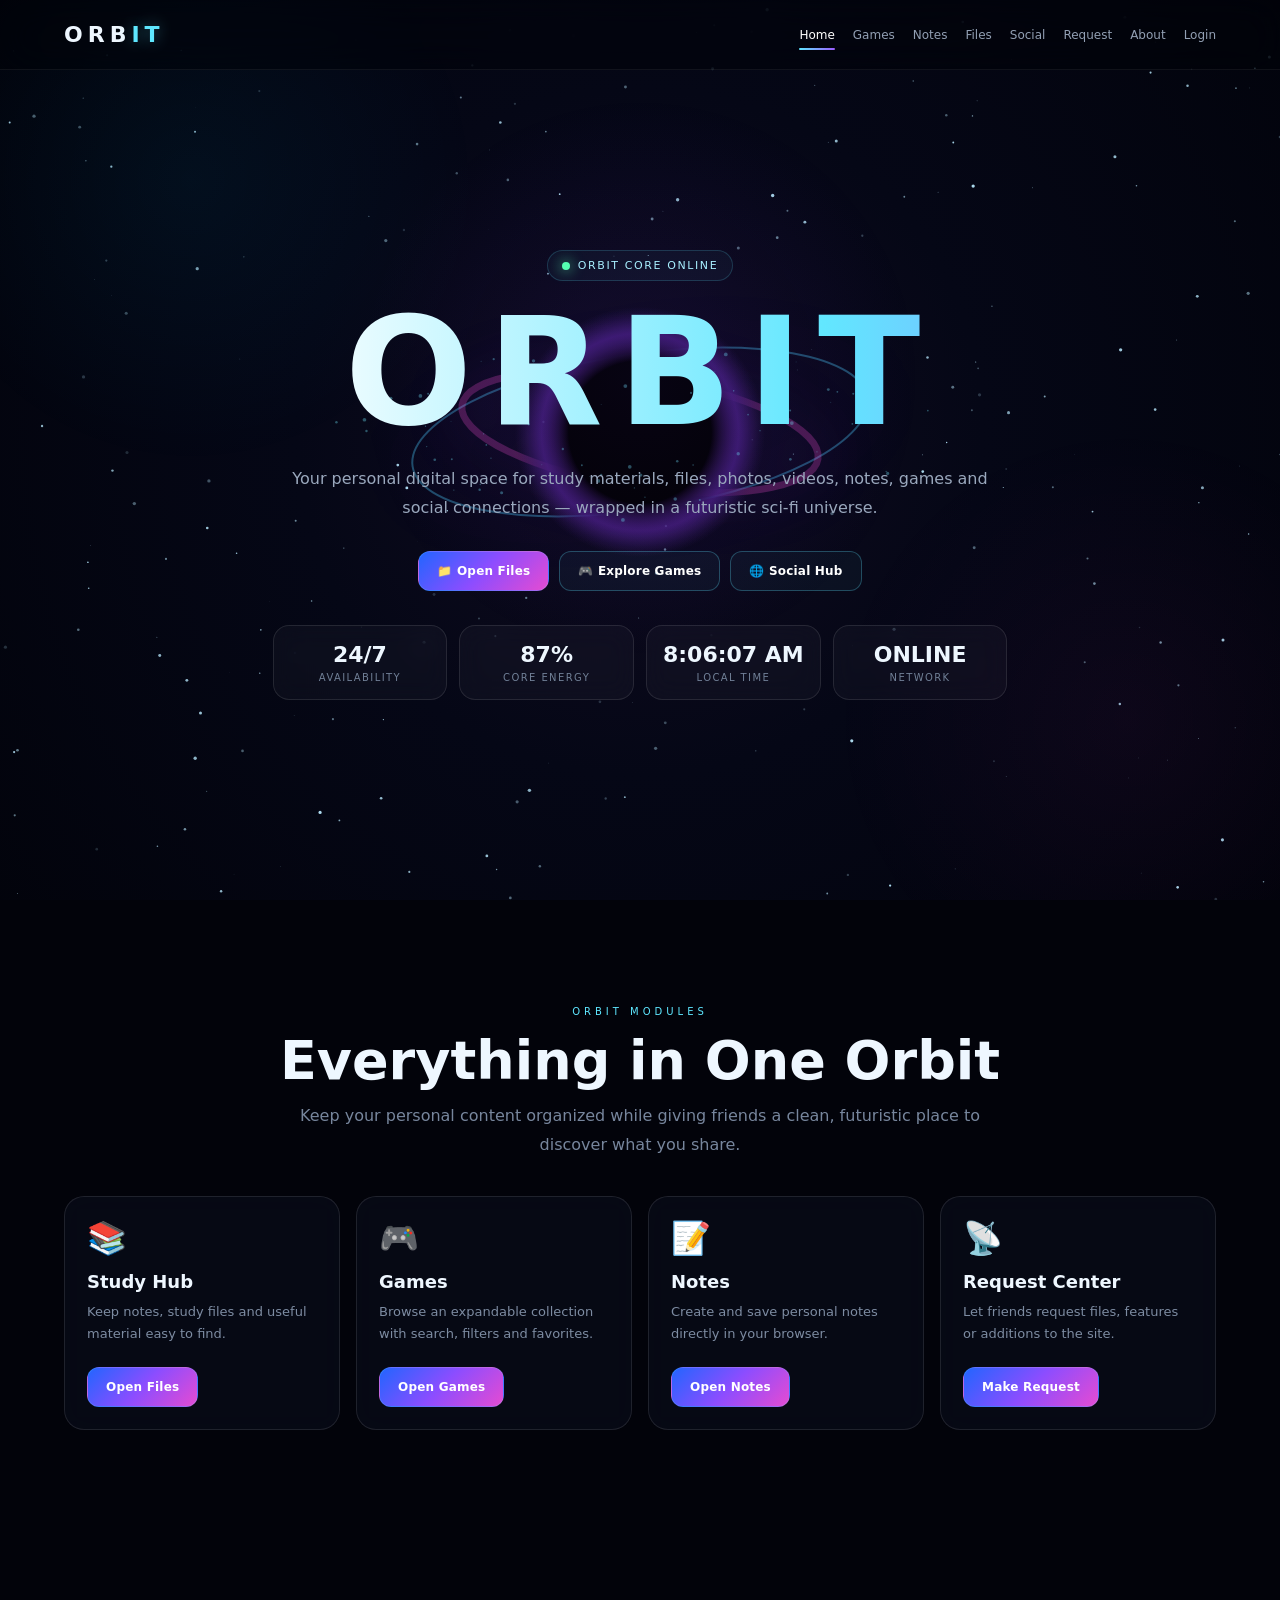
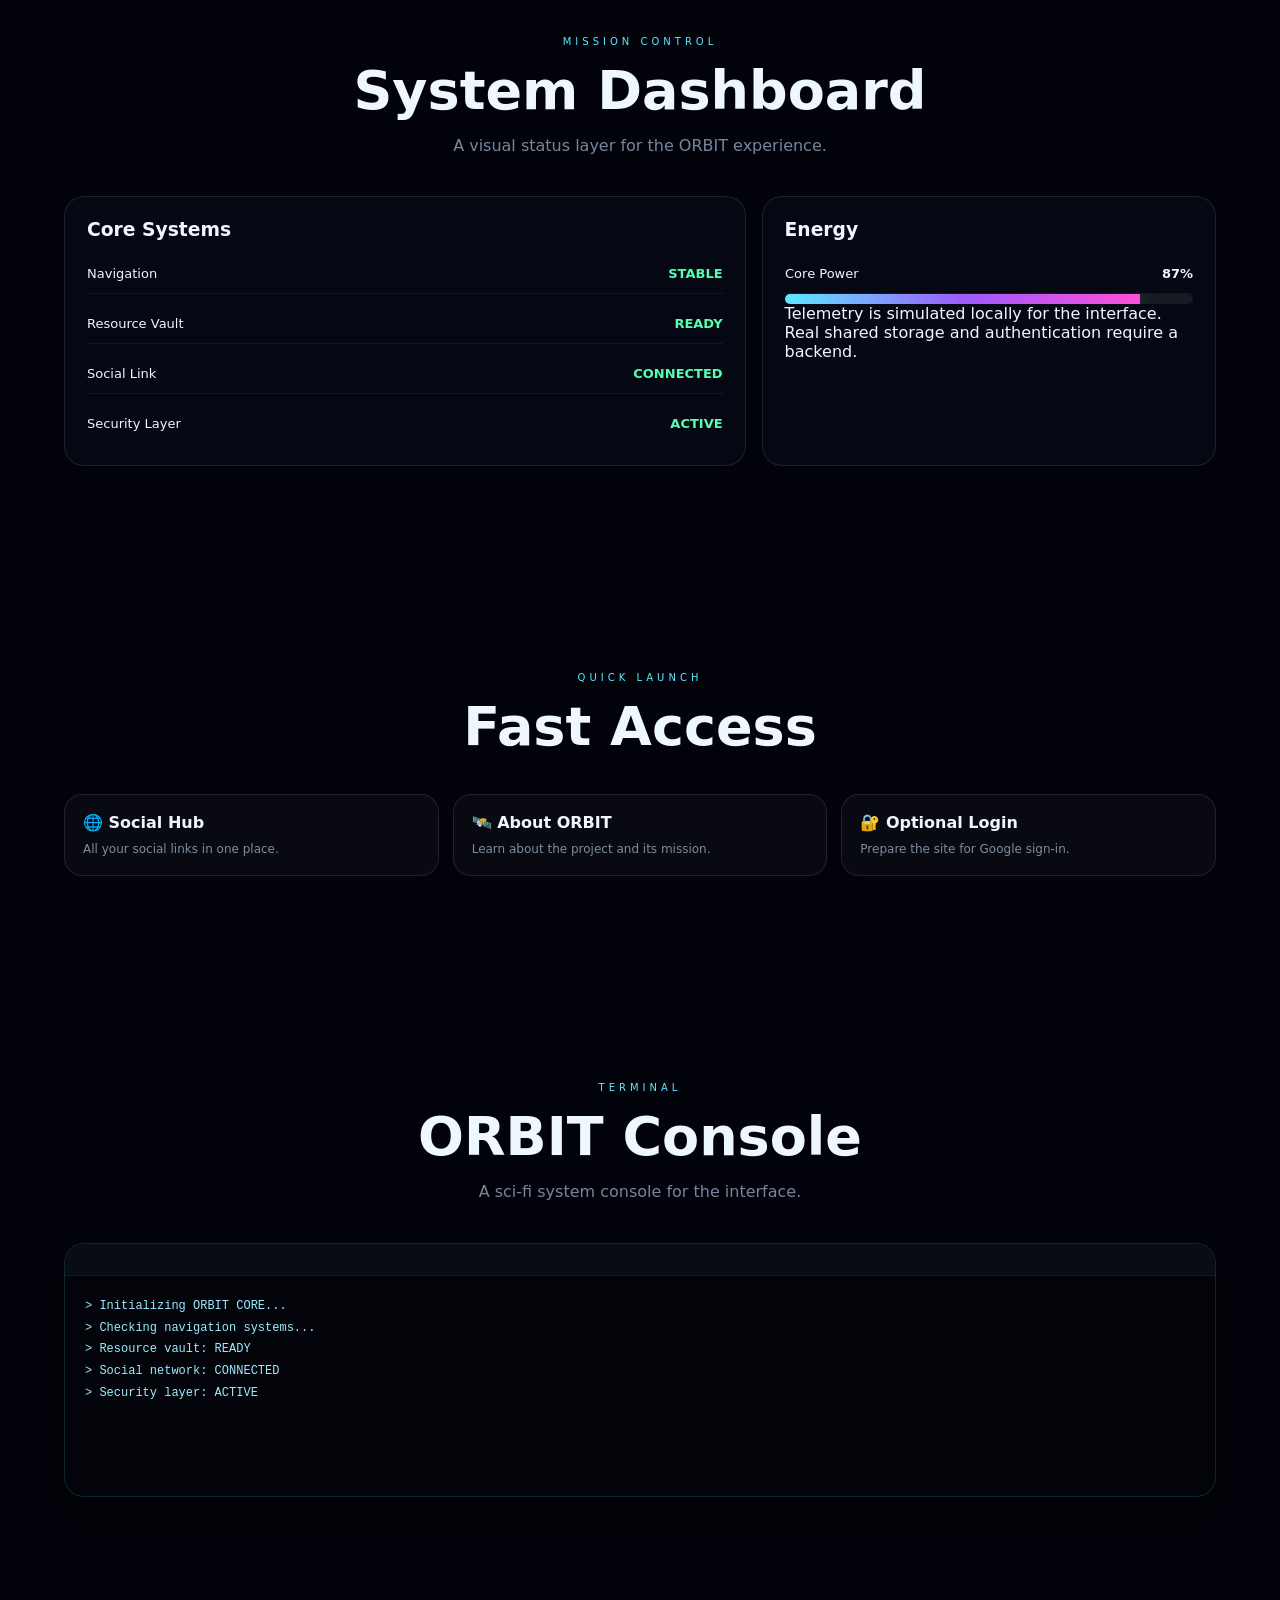
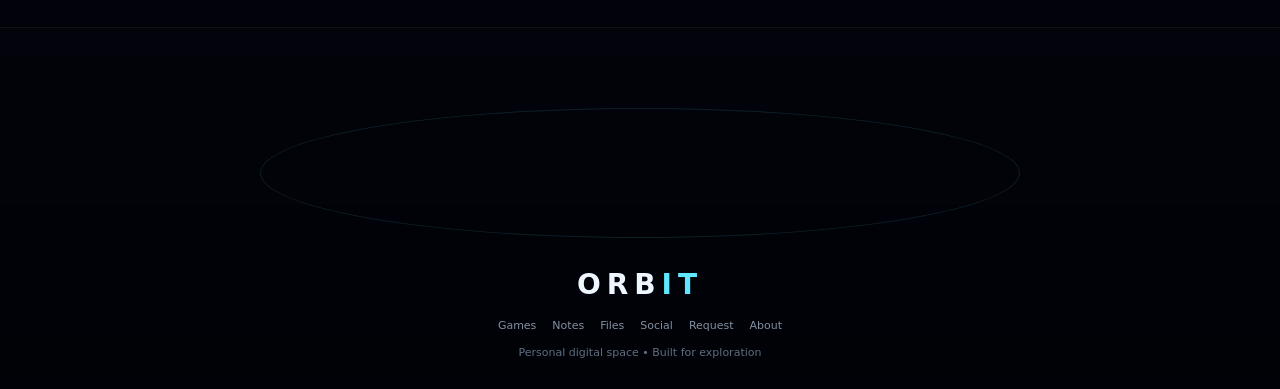
==== commit b1f39ea8: "Add files via upload" ====
--- a/index.html
+++ b/index.html
@@ -4,1376 +4,229 @@
 <meta charset="UTF-8">
 <meta name="viewport" content="width=device-width, initial-scale=1.0">
 <meta name="theme-color" content="#02030a">
-
 <title>ORBIT — Personal Space</title>
-
-<style>
-
-/* =========================================================
-   ORBIT — HOME PAGE
-   Self-contained HTML + CSS + JavaScript
-========================================================= */
-
-:root{
-    --bg:#02030a;
-    --bg2:#050817;
-    --cyan:#5ee7ff;
-    --blue:#4d7cff;
-    --purple:#9b5cff;
-    --pink:#ff4fd8;
-    --green:#55ffb1;
-    --white:#ffffff;
-    --text:#dce8f7;
-    --muted:#7d8ba0;
-    --border:rgba(255,255,255,.10);
-    --glass:rgba(255,255,255,.045);
-}
-
-*{
-    margin:0;
-    padding:0;
-    box-sizing:border-box;
-}
-
-html{
-    scroll-behavior:smooth;
-}
-
-body{
-    min-height:100vh;
-    background:var(--bg);
-    color:var(--white);
-    font-family:Arial,Helvetica,sans-serif;
-    overflow-x:hidden;
-}
-
-/* =========================================================
-   SPACE BACKGROUND
-========================================================= */
-
-#spaceCanvas{
-    position:fixed;
-    inset:0;
-    width:100%;
-    height:100%;
-    z-index:-20;
-}
-
-.space-vignette{
-    position:fixed;
-    inset:0;
-    z-index:-19;
-    pointer-events:none;
-
-    background:
-        radial-gradient(
-            circle at 50% 50%,
-            rgba(83,43,180,.10),
-            transparent 32%
-        ),
-        radial-gradient(
-            circle at 10% 20%,
-            rgba(0,200,255,.045),
-            transparent 25%
-        ),
-        radial-gradient(
-            circle at 90% 80%,
-            rgba(255,40,200,.035),
-            transparent 25%
-        );
-}
-
-/* =========================================================
-   NAVBAR
-========================================================= */
-
-.navbar{
-    position:fixed;
-    top:0;
-    left:0;
-    width:100%;
-    height:68px;
-
-    padding:0 5%;
-
-    display:flex;
-    align-items:center;
-    justify-content:space-between;
-
-    background:rgba(2,3,8,.48);
-    backdrop-filter:blur(18px);
-
-    border-bottom:1px solid rgba(255,255,255,.07);
-
-    z-index:1000;
-
-    transition:.35s;
-}
-
-.navbar.scrolled{
-    background:rgba(2,3,8,.94);
-    box-shadow:
-        0 10px 40px rgba(0,0,0,.5);
-}
-
-.brand{
-    color:white;
-    text-decoration:none;
-
-    font-size:23px;
-    font-weight:900;
-
-    letter-spacing:5px;
-
-    text-shadow:
-        0 0 20px rgba(94,231,255,.18);
-}
-
-.brand span{
-    color:var(--cyan);
-}
-
-.nav-links{
-    display:flex;
-    align-items:center;
-    gap:22px;
-}
-
-.nav-links a{
-    position:relative;
-
-    color:#8997ab;
-    text-decoration:none;
-
-    font-size:12px;
-
-    transition:.3s;
-}
-
-.nav-links a:hover,
-.nav-links a.active{
-    color:white;
-}
-
-.nav-links a::after{
-    content:"";
-
-    position:absolute;
-
-    left:0;
-    bottom:-7px;
-
-    width:0;
-    height:2px;
-
-    background:
-        linear-gradient(
-            90deg,
-            var(--cyan),
-            var(--purple)
-        );
-
-    transition:.3s;
-}
-
-.nav-links a:hover::after,
-.nav-links a.active::after{
-    width:100%;
-}
-
-.menu-btn{
-    display:none;
-
-    width:42px;
-    height:42px;
-
-    border:1px solid rgba(255,255,255,.12);
-    border-radius:10px;
-
-    background:rgba(255,255,255,.05);
-
-    color:white;
-
-    font-size:20px;
-
-    cursor:pointer;
-}
-
-/* =========================================================
-   HERO
-========================================================= */
-
-.hero{
-    position:relative;
-
-    min-height:100vh;
-
-    display:flex;
-    align-items:center;
-    justify-content:center;
-
-    text-align:center;
-
-    padding:
-        120px 20px
-        80px;
-
-    overflow:hidden;
-}
-
-.hero-inner{
-    position:relative;
-    z-index:5;
-
-    width:100%;
-    max-width:900px;
-}
-
-.pill{
-    display:inline-flex;
-
-    align-items:center;
-    gap:9px;
-
-    padding:9px 15px;
-
-    border-radius:50px;
-
-    border:1px solid rgba(94,231,255,.2);
-
-    background:rgba(94,231,255,.045);
-
-    color:#9deeff;
-
-    font-size:11px;
-
-    letter-spacing:1.5px;
-
-    box-shadow:
-        0 0 30px rgba(94,231,255,.05);
-}
-
-.dot{
-    width:8px;
-    height:8px;
-
-    border-radius:50%;
-
-    background:var(--green);
-
-    box-shadow:
-        0 0 15px var(--green);
-
-    animation:
-        dotPulse 1.4s infinite;
-}
-
-@keyframes dotPulse{
-    50%{
-        transform:scale(.45);
-        opacity:.5;
-    }
-}
-
-.hero h1{
-    margin-top:25px;
-
-    font-size:
-        clamp(70px,16vw,160px);
-
-    line-height:.85;
-
-    letter-spacing:
-        clamp(5px,2vw,16px);
-
-    font-weight:900;
-
-    background:
-        linear-gradient(
-            90deg,
-            #ffffff,
-            #5ee7ff,
-            #806bff,
-            #ff55d8,
-            #ffffff
-        );
-
-    background-size:300% auto;
-
-    -webkit-background-clip:text;
-    background-clip:text;
-
-    color:transparent;
-
-    animation:
-        titleFlow 7s linear infinite;
-
-    filter:
-        drop-shadow(
-            0 0 30px rgba(94,231,255,.08)
-        );
-}
-
-@keyframes titleFlow{
-    to{
-        background-position:300% center;
-    }
-}
-
-.hero p{
-    max-width:720px;
-
-    margin:
-        25px auto
-        30px;
-
-    color:#8290a5;
-
-    line-height:1.8;
-
-    font-size:15px;
-}
-
-/* =========================================================
-   BUTTONS
-========================================================= */
-
-.actions{
-    display:flex;
-
-    justify-content:center;
-
-    align-items:center;
-
-    gap:12px;
-
-    flex-wrap:wrap;
-}
-
-.btn{
-    position:relative;
-
-    display:inline-flex;
-
-    align-items:center;
-    justify-content:center;
-
-    min-height:44px;
-
-    padding:12px 19px;
-
-    border-radius:12px;
-
-    border:1px solid rgba(94,231,255,.18);
-
-    background:
-        linear-gradient(
-            135deg,
-            rgba(52,108,255,.85),
-            rgba(139,67,255,.85)
-        );
-
-    color:white;
-
-    text-decoration:none;
-
-    font-size:12px;
-    font-weight:700;
-
-    cursor:pointer;
-
-    overflow:hidden;
-
-    transition:
-        transform .2s,
-        box-shadow .3s,
-        border-color .3s;
-}
-
-.btn:hover{
-    transform:
-        translateY(-4px)
-        scale(1.025);
-
-    border-color:
-        rgba(94,231,255,.55);
-
-    box-shadow:
-        0 12px 35px rgba(67,92,255,.25),
-        0 0 25px rgba(94,231,255,.08);
-}
-
-.btn:active{
-    transform:
-        translateY(1px)
-        scale(.96);
-}
-
-.btn.ghost{
-    background:rgba(255,255,255,.035);
-}
-
-.ripple{
-    position:absolute;
-
-    border-radius:50%;
-
-    background:
-        rgba(255,255,255,.3);
-
-    transform:scale(0);
-
-    pointer-events:none;
-
-    animation:ripple .65s linear;
-}
-
-@keyframes ripple{
-    to{
-        transform:scale(5);
-        opacity:0;
-    }
-}
-
-/* =========================================================
-   BLACK HOLE
-========================================================= */
-
-.black-hole{
-    position:absolute;
-
-    left:50%;
-    top:50%;
-
-    width:500px;
-    height:500px;
-
-    transform:
-        translate(-50%,-50%);
-
-    pointer-events:none;
-
-    opacity:.85;
-
-    z-index:0;
-}
-
-.black-hole-core{
-    position:absolute;
-
-    left:145px;
-    top:145px;
-
-    width:210px;
-    height:210px;
-
-    border-radius:50%;
-
-    background:
-        radial-gradient(
-            circle,
-            #000 0%,
-            #000 50%,
-            #08030f 67%,
-            transparent 73%
-        );
-
-    box-shadow:
-        0 0 70px rgba(120,50,255,.16),
-        0 0 120px rgba(0,200,255,.08);
-}
-
-.black-hole-ring{
-    position:absolute;
-
-    inset:70px;
-
-    border-radius:50%;
-
-    border:17px solid transparent;
-
-    border-top-color:
-        rgba(255,75,215,.7);
-
-    border-right-color:
-        rgba(94,231,255,.65);
-
-    border-bottom-color:
-        rgba(112,80,255,.45);
-
-    transform:
-        rotate(-20deg)
-        scaleY(.42);
-
-    filter:blur(1px);
-
-    animation:
-        holeSpin 5s linear infinite;
-
-    box-shadow:
-        0 0 35px rgba(255,79,216,.15),
-        0 0 50px rgba(94,231,255,.10);
-}
-
-.black-hole-ring.two{
-    inset:95px;
-
-    border-width:9px;
-
-    opacity:.65;
-
-    animation-duration:3.5s;
-
-    animation-direction:reverse;
-}
-
-.black-hole-ring.three{
-    inset:45px;
-
-    border-width:4px;
-
-    opacity:.35;
-
-    animation-duration:8s;
-}
-
-@keyframes holeSpin{
-    to{
-        transform:
-            rotate(340deg)
-            scaleY(.42);
-    }
-}
-
-/* =========================================================
-   HUD
-========================================================= */
-
-.space-hud{
-    width:min(850px,100%);
-
-    margin:
-        45px auto
-        0;
-
-    display:grid;
-
-    grid-template-columns:
-        repeat(4,1fr);
-
-    gap:12px;
-}
-
-.hud{
-    padding:17px 10px;
-
-    border:
-        1px solid rgba(255,255,255,.08);
-
-    border-radius:16px;
-
-    background:
-        rgba(255,255,255,.035);
-
-    backdrop-filter:blur(10px);
-
-    transition:.3s;
-}
-
-.hud:hover{
-    transform:translateY(-5px);
-
-    border-color:
-        rgba(94,231,255,.25);
-
-    box-shadow:
-        0 10px 30px rgba(0,0,0,.25);
-}
-
-.hud b{
-    display:block;
-
-    font-size:18px;
-
-    color:white;
-}
-
-.hud small{
-    display:block;
-
-    margin-top:6px;
-
-    color:#69788e;
-
-    font-size:9px;
-
-    text-transform:uppercase;
-
-    letter-spacing:1.2px;
-}
-
-/* =========================================================
-   SECTIONS
-========================================================= */
-
-.section{
-    position:relative;
-
-    padding:
-        105px 5%;
-}
-
-.container{
-    width:min(1150px,100%);
-    margin:auto;
-}
-
-.section-head{
-    text-align:center;
-
-    max-width:750px;
-
-    margin:
-        0 auto
-        45px;
-}
-
-.section-head small{
-    color:var(--cyan);
-
-    font-size:10px;
-
-    letter-spacing:4px;
-}
-
-.section-head h2{
-    margin:
-        12px 0;
-
-    font-size:
-        clamp(32px,6vw,55px);
-}
-
-.section-head p{
-    color:#738197;
-
-    line-height:1.75;
-
-    font-size:13px;
-}
-
-/* =========================================================
-   CARDS
-========================================================= */
-
-.card-grid{
-    display:grid;
-
-    grid-template-columns:
-        repeat(4,1fr);
-
-    gap:15px;
-}
-
-.card{
-    position:relative;
-
-    min-height:245px;
-
-    padding:25px;
-
-    border:
-        1px solid var(--border);
-
-    border-radius:20px;
-
-    background:
-        linear-gradient(
-            145deg,
-            rgba(255,255,255,.06),
-            rgba(255,255,255,.025)
-        );
-
-    backdrop-filter:blur(15px);
-
-    overflow:hidden;
-
-    transition:
-        transform .35s,
-        border-color .35s,
-        box-shadow .35s;
-}
-
-.card::before{
-    content:"";
-
-    position:absolute;
-
-    inset:-100%;
-
-    background:
-        linear-gradient(
-            120deg,
-            transparent 40%,
-            rgba(94,231,255,.08),
-            transparent 60%
-        );
-
-    transform:translateX(-30%);
-
-    transition:.8s;
-}
-
-.card:hover::before{
-    transform:translateX(30%);
-}
-
-.card:hover{
-    transform:
-        translateY(-10px)
-        rotateX(2deg)
-        rotateY(-2deg);
-
-    border-color:
-        rgba(94,231,255,.3);
-
-    box-shadow:
-        0 20px 55px rgba(0,0,0,.4),
-        0 0 30px rgba(94,231,255,.06);
-}
-
-.icon{
-    font-size:34px;
-
-    margin-bottom:18px;
-}
-
-.card h3{
-    font-size:19px;
-
-    margin-bottom:10px;
-}
-
-.card p{
-    color:#77869b;
-
-    font-size:13px;
-
-    line-height:1.7;
-
-    min-height:66px;
-
-    margin-bottom:16px;
-}
-
-.card .btn{
-    padding:
-        9px 15px;
-
-    min-height:36px;
-}
-
-/* =========================================================
-   DASHBOARD
-========================================================= */
-
-.dashboard{
-    display:grid;
-
-    grid-template-columns:
-        1fr 1fr;
-
-    gap:16px;
-}
-
-.panel{
-    padding:25px;
-
-    border:
-        1px solid var(--border);
-
-    border-radius:20px;
-
-    background:
-        rgba(255,255,255,.035);
-
-    backdrop-filter:blur(15px);
-}
-
-.panel h3{
-    margin-bottom:20px;
-}
-
-.status-row{
-    display:flex;
-
-    align-items:center;
-    justify-content:space-between;
-
-    padding:14px 0;
-
-    border-bottom:
-        1px solid rgba(255,255,255,.06);
-
-    color:#b9c6d7;
-
-    font-size:13px;
-}
-
-.status-row:last-child{
-    border-bottom:0;
-}
-
-.ok{
-    color:var(--green);
-
-    font-size:10px;
-
-    letter-spacing:1px;
-}
-
-.meter{
-    width:100%;
-
-    height:9px;
-
-    margin-top:15px;
-
-    border-radius:50px;
-
-    background:
-        rgba(255,255,255,.06);
-
-    overflow:hidden;
-}
-
-.meter i{
-    display:block;
-
-    height:100%;
-
-    border-radius:50px;
-
-    background:
-        linear-gradient(
-            90deg,
-            var(--cyan),
-            var(--purple),
-            var(--pink)
-        );
-
-    box-shadow:
-        0 0 20px rgba(94,231,255,.25);
-
-    transition:
-        width 1s ease;
-}
-
-/* =========================================================
-   QUICK ACCESS
-========================================================= */
-
-.quick-grid{
-    display:grid;
-
-    grid-template-columns:
-        repeat(3,1fr);
-
-    gap:15px;
-}
-
-.quick{
-    display:block;
-
-    padding:23px;
-
-    border:
-        1px solid var(--border);
-
-    border-radius:18px;
-
-    background:
-        rgba(255,255,255,.035);
-
-    text-decoration:none;
-
-    transition:.3s;
-}
-
-.quick:hover{
-    transform:translateY(-7px);
-
-    border-color:
-        rgba(165,107,255,.35);
-
-    box-shadow:
-        0 15px 40px rgba(0,0,0,.3);
-}
-
-.quick b{
-    display:block;
-
-    color:white;
-
-    margin-bottom:9px;
-}
-
-.quick span{
-    color:#718097;
-
-    font-size:12px;
-
-    line-height:1.6;
-}
-
-/* =========================================================
-   TERMINAL
-========================================================= */
-
-.terminal{
-    border:
-        1px solid rgba(94,231,255,.14);
-
-    border-radius:20px;
-
-    overflow:hidden;
-
-    background:#010207;
-
-    box-shadow:
-        0 25px 70px rgba(0,0,0,.4);
-}
-
-.terminal-head{
-    padding:13px 16px;
-
-    background:#080b13;
-
-    border-bottom:
-        1px solid rgba(255,255,255,.06);
-}
-
-.term-dot{
-    display:inline-block;
-
-    width:9px;
-    height:9px;
-
-    border-radius:50%;
-
-    margin-right:5px;
-}
-
-.terminal-body{
-    min-height:220px;
-
-    padding:22px;
-
-    color:#92eaff;
-
-    font-family:
-        Consolas,
-        Monaco,
-        monospace;
-
-    font-size:12px;
-
-    line-height:1.9;
-
-    white-space:pre-wrap;
-}
-
-/* =========================================================
-   SCROLL REVEAL
-========================================================= */
-
-.reveal{
-    opacity:0;
-
-    transform:
-        translateY(45px);
-
-    transition:
-        opacity .8s ease,
-        transform .8s ease;
-}
-
-.reveal.active{
-    opacity:1;
-
-    transform:
-        translateY(0);
-}
-
-/* =========================================================
-   FOOTER
-========================================================= */
-
-footer{
-    position:relative;
-
-    padding:
-        80px 5%
-        30px;
-
-    text-align:center;
-
-    border-top:
-        1px solid rgba(255,255,255,.07);
-
-    background:
-        linear-gradient(
-            180deg,
-            rgba(3,5,12,.5),
-            #010207
-        );
-
-    overflow:hidden;
-}
-
-.footer-orbit{
-    width:min(750px,90%);
-
-    height:130px;
-
-    margin:
-        0 auto
-        30px;
-
-    border:
-        1px solid rgba(94,231,255,.13);
-
-    border-radius:50%;
-
-    transform:
-        rotate(-7deg);
-
-    animation:
-        footerFloat 5s ease-in-out infinite;
-}
-
-.footer-orbit::before{
-    content:"";
-
-    position:absolute;
-
-    left:50%;
-
-    transform:
-        translateX(-50%);
-
-    width:60%;
-
-    height:80px;
-
-    border:
-        1px solid rgba(165,107,255,.08);
-
-    border-radius:50%;
-}
-
-@keyframes footerFloat{
-    50%{
-        transform:
-            rotate(-7deg)
-            translateY(-8px)
-            scale(1.02);
-    }
-}
-
-.footer-brand{
-    font-size:30px;
-
-    font-weight:900;
-
-    letter-spacing:7px;
-
-    margin-bottom:12px;
-}
-
-.footer-brand span{
-    color:var(--cyan);
-}
-
-.footer-links{
-    display:flex;
-
-    justify-content:center;
-
-    flex-wrap:wrap;
-
-    gap:18px;
-
-    margin:22px 0;
-}
-
-.footer-links a{
-    color:#748197;
-
-    font-size:11px;
-
-    text-decoration:none;
-
-    transition:.3s;
-}
-
-.footer-links a:hover{
-    color:var(--cyan);
-}
-
-.footer-copy{
-    color:#3f4b5b;
-
-    font-size:10px;
-}
-
-/* =========================================================
-   TOP BUTTON
-========================================================= */
-
-#topBtn{
-    position:fixed;
-
-    right:20px;
-    bottom:20px;
-
-    width:46px;
-    height:46px;
-
-    border:
-        1px solid rgba(94,231,255,.25);
-
-    border-radius:50%;
-
-    background:
-        rgba(5,8,18,.82);
-
-    color:white;
-
-    cursor:pointer;
-
-    z-index:900;
-
-    opacity:0;
-    visibility:hidden;
-
-    transition:.3s;
-
-    backdrop-filter:blur(10px);
-}
-
-#topBtn.show{
-    opacity:1;
-    visibility:visible;
-}
-
-#topBtn:hover{
-    transform:translateY(-5px);
-
-    box-shadow:
-        0 0 25px rgba(94,231,255,.15);
-}
-
-/* =========================================================
-   RESPONSIVE
-========================================================= */
-
-@media(max-width:900px){
-
-    .card-grid{
-        grid-template-columns:
-            repeat(2,1fr);
-    }
-
-    .space-hud{
-        grid-template-columns:
-            repeat(2,1fr);
-    }
-
-    .dashboard{
-        grid-template-columns:1fr;
-    }
-
-    .quick-grid{
-        grid-template-columns:1fr;
-    }
-
-}
-
-@media(max-width:700px){
-
-    .navbar{
-        padding:0 20px;
-    }
-
-    .menu-btn{
-        display:block;
-    }
-
-    .nav-links{
-        position:absolute;
-
-        top:68px;
-        left:15px;
-        right:15px;
-
-        display:none;
-
-        flex-direction:column;
-
-        gap:0;
-
-        padding:10px;
-
-        border:
-            1px solid rgba(255,255,255,.09);
-
-        border-radius:15px;
-
-        background:
-            rgba(3,5,13,.96);
-
-        backdrop-filter:blur(20px);
-    }
-
-    .nav-links.open{
-        display:flex;
-    }
-
-    .nav-links a{
-        width:100%;
-
-        padding:13px;
-
-        border-radius:9px;
-    }
-
-    .nav-links a:hover{
-        background:
-            rgba(94,231,255,.05);
-    }
-
-    .nav-links a::after{
-        display:none;
-    }
-
-    .card-grid{
-        grid-template-columns:1fr;
-    }
-
-    .black-hole{
-        width:380px;
-        height:380px;
-    }
-
-    .black-hole-core{
-        left:110px;
-        top:110px;
-    }
-
-    .hero h1{
-        letter-spacing:6px;
-    }
-
-}
-
-@media(max-width:480px){
-
-    .hero{
-        padding-left:15px;
-        padding-right:15px;
-    }
-
-    .space-hud{
-        grid-template-columns:1fr 1fr;
-        gap:8px;
-    }
-
-    .hud{
-        padding:14px 7px;
-    }
-
-    .hud b{
-        font-size:15px;
-    }
-
-    .hud small{
-        font-size:8px;
-    }
-
-    .black-hole{
-        width:320px;
-        height:320px;
-    }
-
-    .black-hole-core{
-        left:90px;
-        top:90px;
-
-        width:140px;
-        height:140px;
-    }
-
-    .section{
-        padding:
-            80px 18px;
-    }
-
-}
-
-/* =========================================================
-   REDUCED MOTION
-========================================================= */
-
-@media(prefers-reduced-motion:reduce){
-
-    *,
-    *::before,
-    *::after{
-        animation-duration:.01ms !important;
-        animation-iteration-count:1 !important;
-        scroll-behavior:auto !important;
-        transition-duration:.01ms !important;
-    }
-
-}
-
-</style>
+<link rel="stylesheet" href="styles.css">
 </head>
-
-<body>
-
-<!-- =======================================================
-     BACKGROUND
-======================================================= -->
+<body data-page="home">
 
 <canvas id="spaceCanvas"></canvas>
-
 <div class="space-vignette"></div>
 
-
-<!-- =======================================================
-     NAVIGATION
-======================================================= -->
-
-<header class="navbar" id="navbar">
-
-    <a class="brand" href="index.html">
-        ORB<span>IT</span>
-    </a>
-
-    <button
-        class="menu-btn"
-        id="menuBtn"
-        aria-label="Open menu">
-        ☰
-    </button>
-
-    <nav class="nav-links" id="navLinks">
-
-        <a class="active" href="index.html">
-            Home
-        </a>
-
-        <a href="games.html">
-  
+<header class="navbar">
+  <a class="brand" href="index.html">ORB<span>IT</span></a>
+  <button class="menu-btn" id="menuBtn">☰</button>
+  <nav class="nav-links" id="navLinks">
+    <a class="active" href="index.html">Home</a>
+    <a href="games.html">Games</a>
+    <a href="notes.html">Notes</a>
+    <a href="files.html">Files</a>
+    <a href="social.html">Social</a>
+    <a href="request.html">Request</a>
+    <a href="about.html">About</a>
+    <a href="login.html">Login</a>
+  </nav>
+</header>
+
+<main>
+<section class="hero">
+  <div class="hero-inner reveal">
+    <div class="pill"><span class="dot"></span> ORBIT CORE ONLINE</div>
+    <h1>ORBIT</h1>
+    <p>Your personal digital space for study materials, files, photos, videos, notes, games and social connections — wrapped in a futuristic sci-fi universe.</p>
+    <div class="actions">
+      <a class="btn" href="files.html">📁 Open Files</a>
+      <a class="btn ghost" href="games.html">🎮 Explore Games</a>
+      <a class="btn ghost" href="social.html">🌐 Social Hub</a>
+    </div>
+    <div class="space-hud">
+      <div class="hud"><b>24/7</b><small>Availability</small></div>
+      <div class="hud"><b id="energyValue">87%</b><small>Core Energy</small></div>
+      <div class="hud"><b id="liveClock">--:--:--</b><small>Local Time</small></div>
+      <div class="hud"><b>ONLINE</b><small>Network</small></div>
+    </div>
+  </div>
+</section>
+
+<section class="section">
+<div class="container">
+<div class="section-head reveal">
+<small>ORBIT MODULES</small><h2>Everything in One Orbit</h2>
+<p>Keep your personal content organized while giving friends a clean, futuristic place to discover what you share.</p>
+</div>
+<div class="card-grid">
+<div class="card reveal"><div class="icon">📚</div><h3>Study Hub</h3><p>Keep notes, study files and useful material easy to find.</p><a class="btn" href="files.html">Open Files</a></div>
+<div class="card reveal"><div class="icon">🎮</div><h3>Games</h3><p>Browse an expandable collection with search, filters and favorites.</p><a class="btn" href="games.html">Open Games</a></div>
+<div class="card reveal"><div class="icon">📝</div><h3>Notes</h3><p>Create and save personal notes directly in your browser.</p><a class="btn" href="notes.html">Open Notes</a></div>
+<div class="card reveal"><div class="icon">📡</div><h3>Request Center</h3><p>Let friends request files, features or additions to the site.</p><a class="btn" href="request.html">Make Request</a></div>
+</div>
+</div>
+</section>
+
+<section class="section">
+<div class="container">
+<div class="section-head reveal"><small>MISSION CONTROL</small><h2>System Dashboard</h2><p>A visual status layer for the ORBIT experience.</p></div>
+<div class="dashboard">
+<div class="panel reveal">
+<h3>Core Systems</h3>
+<div class="status-list">
+<div class="status-row"><span>Navigation</span><b class="ok">STABLE</b></div>
+<div class="status-row"><span>Resource Vault</span><b class="ok">READY</b></div>
+<div class="status-row"><span>Social Link</span><b class="ok">CONNECTED</b></div>
+<div class="status-row"><span>Security Layer</span><b class="ok">ACTIVE</b></div>
+</div>
+</div>
+<div class="panel reveal">
+<h3>Energy</h3>
+<div class="status-row"><span>Core Power</span><b id="energyValue2">87%</b></div>
+<div class="meter"><i id="energyMeter" style="width:87%"></i></div>
+<p class="telemetry">Telemetry is simulated locally for the interface. Real shared storage and authentication require a backend.</p>
+</div>
+</div>
+</div>
+</section>
+
+<section class="section">
+<div class="container">
+<div class="section-head reveal"><small>QUICK LAUNCH</small><h2>Fast Access</h2></div>
+<div class="quick-grid">
+<a class="quick reveal" href="social.html"><b>🌐 Social Hub</b><span>All your social links in one place.</span></a>
+<a class="quick reveal" href="about.html"><b>🛰️ About ORBIT</b><span>Learn about the project and its mission.</span></a>
+<a class="quick reveal" href="login.html"><b>🔐 Optional Login</b><span>Prepare the site for Google sign-in.</span></a>
+</div>
+</div>
+</section>
+
+<section class="section">
+<div class="container">
+<div class="section-head reveal"><small>TERMINAL</small><h2>ORBIT Console</h2><p>A sci-fi system console for the interface.</p></div>
+<div class="terminal reveal">
+<div class="terminal-head"><span class="term-dot red"></span><span class="term-dot yellow"></span><span class="term-dot green"></span></div>
+<div id="terminalText" class="terminal-body"></div>
+</div>
+</div>
+</section>
+</main>
+
+<footer>
+<div class="footer-orbit"></div>
+<div class="footer-brand">ORB<span>IT</span></div>
+<div class="footer-links">
+<a href="games.html">Games</a><a href="notes.html">Notes</a><a href="files.html">Files</a>
+<a href="social.html">Social</a><a href="request.html">Request</a><a href="about.html">About</a>
+</div>
+<div class="footer-copy">Personal digital space • Built for exploration</div>
+</footer>
+
+<button id="topBtn" aria-label="Back to top">↑</button>
+
+<script>
+const menuBtn=document.getElementById("menuBtn"),navLinks=document.getElementById("navLinks");
+if(menuBtn&&navLinks){
+menuBtn.onclick=()=>navLinks.classList.toggle("open");
+navLinks.querySelectorAll("a").forEach(a=>a.onclick=()=>navLinks.classList.remove("open"));
+}
+
+function updateClock(){
+const c=document.getElementById("liveClock");
+if(c)c.textContent=new Date().toLocaleTimeString();
+}
+updateClock();setInterval(updateClock,1000);
+
+let energy=87;
+setInterval(()=>{
+energy=Math.max(82,Math.min(94,energy+(Math.random()-.5)*2));
+const v=Math.round(energy)+"%";
+const a=document.getElementById("energyValue"),b=document.getElementById("energyValue2"),m=document.getElementById("energyMeter");
+if(a)a.textContent=v;if(b)b.textContent=v;if(m)m.style.width=v;
+},2500);
+
+const observer=new IntersectionObserver(entries=>{
+entries.forEach(e=>{if(e.isIntersecting)e.target.classList.add("active");});
+},{threshold:.12});
+document.querySelectorAll(".reveal").forEach(e=>observer.observe(e));
+
+const topBtn=document.getElementById("topBtn");
+window.addEventListener("scroll",()=>{if(topBtn)topBtn.classList.toggle("show",scrollY>500)});
+if(topBtn)topBtn.onclick=()=>scrollTo({top:0,behavior:"smooth"});
+
+document.querySelectorAll(".btn").forEach(btn=>{
+btn.addEventListener("click",function(e){
+const r=document.createElement("span");r.className="ripple";
+const box=this.getBoundingClientRect(),s=Math.max(box.width,box.height);
+r.style.width=r.style.height=s+"px";
+r.style.left=e.clientX-box.left-s/2+"px";
+r.style.top=e.clientY-box.top-s/2+"px";
+this.appendChild(r);setTimeout(()=>r.remove(),650);
+});
+});
+
+const terminal=document.getElementById("terminalText");
+const lines=[
+"> Initializing ORBIT CORE...",
+"> Checking navigation systems...",
+"> Resource vault: READY",
+"> Social network: CONNECTED",
+"> Security layer: ACTIVE",
+"> Space engine: ONLINE",
+"> Welcome to ORBIT."
+];
+let li=0;
+function writeLine(){
+if(!terminal||li>=lines.length)return;
+const d=document.createElement("div");d.textContent=lines[li++];terminal.appendChild(d);
+setTimeout(writeLine,450);
+}
+setTimeout(writeLine,700);
+
+const canvas=document.getElementById("spaceCanvas");
+const ctx=canvas?canvas.getContext("2d"):null;
+let stars=[],particles=[];
+
+function createSpace(){
+if(!canvas||!ctx)return;
+const dpr=Math.min(devicePixelRatio||1,2);
+canvas.width=innerWidth*dpr;canvas.height=innerHeight*dpr;
+canvas.style.width=innerWidth+"px";canvas.style.height=innerHeight+"px";
+ctx.setTransform(dpr,0,0,dpr,0,0);
+stars=[];particles=[];
+for(let i=0;i<Math.min(240,Math.floor(innerWidth*.22));i++){
+stars.push({x:Math.random()*innerWidth,y:Math.random()*innerHeight,r:Math.random()*1.5+.2,a:Math.random()*.8+.15,speed:Math.random()*.25+.03});
+}
+for(let i=0;i<70;i++)particles.push({angle:Math.random()*Math.PI*2,radius:90+Math.random()*230,speed:.001+Math.random()*.004,size:Math.random()*1.5+.4});
+}
+
+function drawSpace(){
+if(!canvas||!ctx)return;
+const w=innerWidth,h=innerHeight;
+ctx.clearRect(0,0,w,h);
+const bg=ctx.createRadialGradient(w*.5,h*.48,10,w*.5,h*.48,Math.max(w,h)*.75);
+bg.addColorStop(0,"#100b20");bg.addColorStop(.35,"#050716");bg.addColorStop(1,"#010208");
+ctx.fillStyle=bg;ctx.fillRect(0,0,w,h);
+
+stars.forEach(s=>{
+s.y+=s.speed;if(s.y>h+3)s.y=-3;
+ctx.globalAlpha=s.a;ctx.fillStyle="#b9eaff";ctx.beginPath();ctx.arc(s.x,s.y,s.r,0,Math.PI*2);ctx.fill();
+});
+
+const cx=w*.5,cy=h*.48,scale=Math.min(w,h)/900;
+ctx.save();ctx.translate(cx,cy);
+ctx.globalAlpha=.35;ctx.shadowBlur=60*scale;ctx.shadowColor="#8c42ff";ctx.strokeStyle="#4ccfff";ctx.lineWidth=2;
+ctx.beginPath();ctx.ellipse(0,0,230*scale,78*scale,-.15,0,Math.PI*2);ctx.stroke();
+ctx.globalAlpha=.25;ctx.strokeStyle="#ff4fd8";ctx.lineWidth=7;
+ctx.beginPath();ctx.ellipse(0,0,180*scale,55*scale,.15,0,Math.PI*2);ctx.stroke();
+
+const hole=ctx.createRadialGradient(0,0,5,0,0,125*scale);
+hole.addColorStop(0,"#000");hole.addColorStop(.55,"#000");hole.addColorStop(.78,"rgba(50,20,90,.7)");hole.addColorStop(1,"rgba(0,0,0,0)");
+ctx.globalAlpha=1;ctx.fillStyle=hole;ctx.beginPath();ctx.arc(0,0,125*scale,0,Math.PI*2);ctx.fill();
+
+particles.forEach(p=>{
+p.angle+=p.speed;
+const x=Math.cos(p.angle)*p.radius*scale,y=Math.sin(p.angle)*p.radius*scale*.32;
+ctx.globalAlpha=.35;ctx.fillStyle="#72eaff";ctx.beginPath();ctx.arc(x,y,p.size,0,Math.PI*2);ctx.fill();
+});
+ctx.restore();ctx.globalAlpha=1;requestAnimationFrame(drawSpace);
+}
+addEventListener("resize",createSpace);createSpace();drawSpace();
+</script>
+</body>
+</html>
--- a/styles.css
+++ b/styles.css
@@ -0,0 +1,41 @@
+:root{
+  --bg:#02030a; --panel:rgba(10,14,28,.62); --panel2:rgba(7,10,21,.85);
+  --text:#eef7ff; --muted:#8b9ab2; --cyan:#5ee7ff; --blue:#4d7cff;
+  --violet:#9b5cff; --pink:#ff4fd8; --green:#55ffb1; --danger:#ff6585;
+  --border:rgba(255,255,255,.10); --shadow:rgba(0,0,0,.45);
+}
+*{box-sizing:border-box;margin:0;padding:0}
+html{scroll-behavior:smooth}
+body{min-height:100vh;background:var(--bg);color:var(--text);font-family:Inter,system-ui,-apple-system,Segoe UI,Arial,sans-serif;overflow-x:hidden}
+a{color:inherit;text-decoration:none}button,input,textarea,select{font:inherit}
+button{cursor:pointer}
+#spaceCanvas{position:fixed;inset:0;width:100%;height:100%;z-index:-20}
+.space-vignette{position:fixed;inset:0;z-index:-19;pointer-events:none;background:radial-gradient(circle at 50% 42%,rgba(73,36,186,.10),transparent 34%),radial-gradient(circle at 15% 20%,rgba(0,210,255,.05),transparent 22%),radial-gradient(circle at 88% 80%,rgba(255,65,220,.045),transparent 22%)}
+.navbar{position:fixed;top:0;left:0;right:0;height:70px;z-index:1000;display:flex;align-items:center;justify-content:space-between;padding:0 5%;background:rgba(2,3,8,.45);backdrop-filter:blur(18px);border-bottom:1px solid rgba(255,255,255,.06);transition:.3s}
+.navbar.scrolled{background:rgba(2,3,8,.92);box-shadow:0 12px 38px rgba(0,0,0,.4)}
+.brand{font-weight:900;letter-spacing:5px;font-size:22px}.brand span{color:var(--cyan);text-shadow:0 0 16px rgba(94,231,255,.45)}
+.nav-links{display:flex;gap:18px;align-items:center}.nav-links a{font-size:12px;color:#92a0b4;position:relative;transition:.3s}.nav-links a:hover{color:#fff}.nav-links a.active{color:#fff}.nav-links a.active:after,.nav-links a:hover:after{content:"";position:absolute;left:0;right:0;bottom:-8px;height:2px;background:linear-gradient(90deg,var(--cyan),var(--violet));border-radius:99px}
+.menu-btn{display:none;width:42px;height:42px;border-radius:12px;border:1px solid var(--border);background:rgba(255,255,255,.04);color:white}
+.btn{position:relative;overflow:hidden;border:1px solid rgba(94,231,255,.18);padding:12px 18px;border-radius:12px;background:linear-gradient(135deg,#2265ff,#8c4dff,#e54bd2);color:#fff;font-weight:800;font-size:12px;letter-spacing:.2px;transition:.25s;display:inline-flex;align-items:center;justify-content:center;gap:8px}.btn:hover{transform:translateY(-4px) scale(1.02);box-shadow:0 14px 36px rgba(66,116,255,.28)}.btn:active{transform:scale(.97)}.btn.ghost{background:rgba(94,231,255,.045);border-color:rgba(94,231,255,.28);box-shadow:none}.btn.danger{background:linear-gradient(135deg,#7d2338,#bb3c68)}
+.ripple{position:absolute;border-radius:50%;background:rgba(255,255,255,.28);transform:scale(0);animation:ripple .6s linear;pointer-events:none}.reveal{opacity:0;transform:translateY(34px);transition:opacity .75s ease,transform .75s ease}.reveal.active{opacity:1;transform:translateY(0)}
+.hero{min-height:100vh;padding:130px 5% 80px;display:grid;place-items:center;text-align:center;position:relative;overflow:hidden}.hero-inner{max-width:920px;position:relative;z-index:3}.pill{display:inline-flex;align-items:center;gap:8px;padding:8px 14px;border-radius:99px;border:1px solid rgba(94,231,255,.18);background:rgba(94,231,255,.04);color:#a8efff;font-size:11px;letter-spacing:1.6px}.dot{width:8px;height:8px;background:var(--green);border-radius:50%;box-shadow:0 0 14px var(--green);animation:pulse 1.4s infinite}.hero h1{margin-top:24px;font-size:clamp(62px,15vw,150px);letter-spacing:clamp(6px,1.8vw,15px);line-height:.9;font-weight:900;background:linear-gradient(90deg,#fff,#62e7ff,#9b6cff,#ff64dd,#fff);background-size:300% auto;-webkit-background-clip:text;background-clip:text;color:transparent;animation:flow 8s linear infinite}.hero p{max-width:700px;margin:25px auto 0;color:#9aa8bd;line-height:1.8;font-size:16px}.actions{display:flex;justify-content:center;flex-wrap:wrap;gap:10px;margin-top:28px}
+.space-hud{display:grid;grid-template-columns:repeat(4,1fr);gap:12px;max-width:1040px;margin:34px auto 0}.hud{padding:16px;border:1px solid var(--border);background:rgba(255,255,255,.032);border-radius:16px;backdrop-filter:blur(12px)}.hud b{font-size:22px}.hud small{display:block;margin-top:5px;color:#718097;font-size:10px;text-transform:uppercase;letter-spacing:1.4px}
+.section{padding:100px 5%}.container{max-width:1180px;margin:0 auto}.section-head{text-align:center;margin-bottom:36px}.section-head small{color:var(--cyan);text-transform:uppercase;letter-spacing:4px;font-size:10px}.section-head h2{font-size:clamp(32px,6vw,54px);margin:10px 0}.section-head p{max-width:680px;margin:auto;color:#77869d;line-height:1.8}
+.card-grid{display:grid;grid-template-columns:repeat(4,1fr);gap:16px}.card{padding:22px;border-radius:20px;border:1px solid var(--border);background:var(--panel);backdrop-filter:blur(14px);min-height:230px;transition:.35s}.card:hover{transform:translateY(-8px) rotateX(2deg);border-color:rgba(94,231,255,.3);box-shadow:0 18px 50px var(--shadow)}.icon{font-size:32px;margin-bottom:14px}.card h3{font-size:18px;margin-bottom:9px}.card p{color:#7d8ca2;font-size:13px;line-height:1.7;min-height:66px}
+.dashboard{display:grid;grid-template-columns:1.2fr .8fr;gap:16px}.panel{padding:22px;border-radius:20px;border:1px solid var(--border);background:var(--panel2);backdrop-filter:blur(14px)}.panel h3{margin-bottom:14px}.status-list{display:grid;gap:10px}.status-row{display:flex;justify-content:space-between;gap:20px;padding:12px 0;border-bottom:1px solid rgba(255,255,255,.06);font-size:13px}.status-row:last-child{border-bottom:0}.ok{color:var(--green)}.meter{height:10px;background:rgba(255,255,255,.07);border-radius:999px;overflow:hidden}.meter i{display:block;height:100%;background:linear-gradient(90deg,var(--cyan),var(--violet),var(--pink));box-shadow:0 0 18px rgba(94,231,255,.25)}
+.quick-grid{display:grid;grid-template-columns:repeat(3,1fr);gap:14px}.quick{padding:18px;border:1px solid var(--border);background:rgba(255,255,255,.03);border-radius:18px;transition:.3s}.quick:hover{transform:translateY(-5px);border-color:rgba(155,92,255,.35)}.quick b{display:block;margin-bottom:6px}.quick span{color:#7d8ca1;font-size:12px}
+.terminal{border-radius:20px;overflow:hidden;border:1px solid rgba(94,231,255,.15);background:#02040a;box-shadow:0 22px 70px rgba(0,0,0,.4)}.terminal-head{padding:11px 14px;background:#080c15;border-bottom:1px solid rgba(255,255,255,.06);display:flex;gap:6px}.term-dot{width:9px;height:9px;border-radius:50%}.terminal-body{padding:20px;color:#9feaff;font-family:ui-monospace,SFMono-Regular,Menlo,monospace;font-size:12px;line-height:1.8;min-height:220px;white-space:pre-wrap}
+.page-hero{padding:130px 5% 50px;text-align:center}.page-hero h1{font-size:clamp(42px,9vw,86px);margin-bottom:12px}.page-hero p{max-width:720px;margin:auto;color:#7c8ca2;line-height:1.8}.toolbar{display:flex;gap:10px;flex-wrap:wrap;justify-content:space-between;align-items:center;margin-bottom:18px}.search{flex:1;min-width:220px;padding:13px 15px;border-radius:12px;border:1px solid rgba(94,231,255,.16);background:rgba(0,0,0,.32);outline:none;color:#fff}.search:focus{border-color:rgba(94,231,255,.5);box-shadow:0 0 0 3px rgba(94,231,255,.05)}.filters{display:flex;gap:8px;flex-wrap:wrap}.filter{padding:10px 13px;border-radius:10px;border:1px solid var(--border);background:rgba(255,255,255,.04);color:#a5b2c6}.filter.active,.filter:hover{border-color:rgba(94,231,255,.45);color:#fff;background:rgba(94,231,255,.07)}
+.game-grid{display:grid;grid-template-columns:repeat(4,1fr);gap:15px}.game{padding:15px;border:1px solid var(--border);background:var(--panel);border-radius:18px;transition:.35s;display:flex;flex-direction:column;min-height:270px}.game:hover{transform:translateY(-7px);border-color:rgba(94,231,255,.3)}.game-cover{height:105px;border-radius:14px;background:radial-gradient(circle at 50% 40%,rgba(94,231,255,.2),rgba(155,92,255,.14),rgba(0,0,0,.55));display:grid;place-items:center;font-size:44px;margin-bottom:14px}.game h3{font-size:16px}.game p{color:#7c8ca0;font-size:12px;line-height:1.6;margin-top:7px;flex:1}.game-meta{display:flex;justify-content:space-between;font-size:10px;color:#68778c;margin:12px 0}.game button{width:100%}
+.form-grid{display:grid;grid-template-columns:1fr 1fr;gap:12px}.field{display:grid;gap:7px}.field.full{grid-column:1/-1}.field label{font-size:11px;color:#93a1b4;text-transform:uppercase;letter-spacing:1.3px}.field input,.field textarea,.field select{width:100%;padding:13px 14px;border-radius:12px;border:1px solid rgba(255,255,255,.09);background:rgba(0,0,0,.3);color:#fff;outline:none}.field textarea{min-height:150px;resize:vertical}.field input:focus,.field textarea:focus,.field select:focus{border-color:rgba(94,231,255,.4)}
+.notes-layout{display:grid;grid-template-columns:280px 1fr;gap:15px}.notes-list{display:grid;gap:8px}.note-item{padding:13px;border:1px solid var(--border);border-radius:12px;background:rgba(255,255,255,.03);cursor:pointer}.note-item:hover,.note-item.active{border-color:rgba(94,231,255,.35);background:rgba(94,231,255,.05)}.editor textarea{min-height:400px;width:100%;padding:18px;border-radius:15px;border:1px solid var(--border);background:rgba(0,0,0,.25);color:#fff;outline:none}.file-drop{padding:34px;border:1px dashed rgba(94,231,255,.35);border-radius:20px;text-align:center;background:rgba(94,231,255,.025)}.file-drop input{display:none}.file-grid{display:grid;grid-template-columns:repeat(4,1fr);gap:14px;margin-top:18px}.file-card{padding:15px;border:1px solid var(--border);border-radius:16px;background:rgba(255,255,255,.03)}.file-preview{height:120px;border-radius:12px;background:#060914;display:grid;place-items:center;overflow:hidden;margin-bottom:10px}.file-preview img,.file-preview video{width:100%;height:100%;object-fit:cover}
+.social-grid{display:grid;grid-template-columns:repeat(3,1fr);gap:14px}.social-card{padding:20px;border:1px solid var(--border);border-radius:18px;background:var(--panel);display:flex;align-items:center;justify-content:space-between;gap:12px;transition:.3s}.social-card:hover{transform:translateY(-5px);border-color:rgba(94,231,255,.3)}.social-left{display:flex;align-items:center;gap:12px}.social-icon{width:42px;height:42px;border-radius:12px;display:grid;place-items:center;background:rgba(255,255,255,.06);font-size:20px}.social-name{font-weight:800}.social-handle{color:#748399;font-size:11px;margin-top:4px}
+.about-grid{display:grid;grid-template-columns:.85fr 1.15fr;gap:16px}.glass-copy{padding:24px;border:1px solid var(--border);border-radius:20px;background:var(--panel);line-height:1.9;color:#9aa8bb}.feature-list{display:grid;gap:10px;margin-top:16px}.feature-list div{padding:12px 14px;border:1px solid rgba(255,255,255,.06);border-radius:12px;background:rgba(255,255,255,.025)}
+footer{padding:80px 5% 30px;text-align:center;border-top:1px solid rgba(255,255,255,.06);background:linear-gradient(180deg,rgba(4,6,13,.35),#010207);margin-top:30px;overflow:hidden}.footer-orbit{width:min(760px,92%);height:130px;border:1px solid rgba(94,231,255,.12);border-radius:50%;margin:0 auto 30px;animation:float 5s ease-in-out infinite}.footer-brand{font-size:28px;font-weight:900;letter-spacing:6px}.footer-brand span{color:var(--cyan)}.footer-copy{margin-top:14px;color:#5f6e82;font-size:11px}.footer-links{display:flex;justify-content:center;flex-wrap:wrap;gap:16px;margin-top:18px}.footer-links a{font-size:11px;color:#8290a2}.footer-links a:hover{color:var(--cyan)}
+#toast{position:fixed;right:18px;bottom:18px;z-index:5000;max-width:320px;padding:12px 14px;border-radius:12px;border:1px solid rgba(94,231,255,.25);background:rgba(8,12,24,.94);color:#dff8ff;box-shadow:0 18px 50px rgba(0,0,0,.35);transform:translateY(20px);opacity:0;visibility:hidden;transition:.3s;font-size:12px}.toast-show{opacity:1!important;visibility:visible!important;transform:translateY(0)!important}
+#modal{position:fixed;inset:0;z-index:4000;display:flex;align-items:center;justify-content:center;padding:20px;background:rgba(0,0,0,.72);backdrop-filter:blur(10px);opacity:0;visibility:hidden;transition:.3s}#modal.show{opacity:1;visibility:visible}.modal-card{width:min(560px,100%);padding:24px;border:1px solid rgba(94,231,255,.2);border-radius:20px;background:linear-gradient(145deg,rgba(13,18,33,.97),rgba(3,5,12,.98));box-shadow:0 30px 100px rgba(0,0,0,.55)}.modal-head{display:flex;justify-content:space-between;gap:12px;align-items:center}.close{width:36px;height:36px;border-radius:10px;border:1px solid var(--border);background:rgba(255,255,255,.05);color:#fff}.modal-body{padding-top:15px;color:#8ea0b8;line-height:1.75;font-size:13px}
+#topBtn{position:fixed;right:18px;bottom:82px;width:44px;height:44px;border-radius:50%;border:1px solid rgba(94,231,255,.25);background:rgba(7,10,20,.8);color:#fff;opacity:0;visibility:hidden;transition:.3s;z-index:900}#topBtn.show{opacity:1;visibility:visible}
+@keyframes flow{to{background-position:300% center}}@keyframes pulse{50%{transform:scale(.5);opacity:.5}}@keyframes ripple{to{transform:scale(7);opacity:0}}@keyframes float{50%{transform:translateY(-8px) scale(1.02)}}
+@media(max-width:1000px){.card-grid{grid-template-columns:repeat(2,1fr)}.game-grid{grid-template-columns:repeat(2,1fr)}.file-grid{grid-template-columns:repeat(2,1fr)}.dashboard,.about-grid{grid-template-columns:1fr}.social-grid{grid-template-columns:repeat(2,1fr)}.space-hud{grid-template-columns:repeat(2,1fr)}}
+@media(max-width:700px){.navbar{height:64px}.menu-btn{display:block}.nav-links{position:absolute;top:70px;left:5%;right:5%;padding:16px;flex-direction:column;align-items:stretch;background:rgba(2,4,12,.97);border:1px solid var(--border);border-radius:16px;opacity:0;visibility:hidden;transform:translateY(-8px);transition:.25s}.nav-links.open{opacity:1;visibility:visible;transform:none}.nav-links a{padding:8px}.card-grid,.social-grid{grid-template-columns:1fr}.game-grid{grid-template-columns:1fr 1fr}.form-grid{grid-template-columns:1fr}.field.full{grid-column:auto}.notes-layout{grid-template-columns:1fr}.file-grid{grid-template-columns:1fr 1fr}.hero{padding-top:110px}.hero p{font-size:14px}}
+@media(max-width:460px){.space-hud{grid-template-columns:1fr}.game-grid{grid-template-columns:1fr}.file-grid{grid-template-columns:1fr}.hero h1{letter-spacing:5px}.section{padding:80px 5%}}
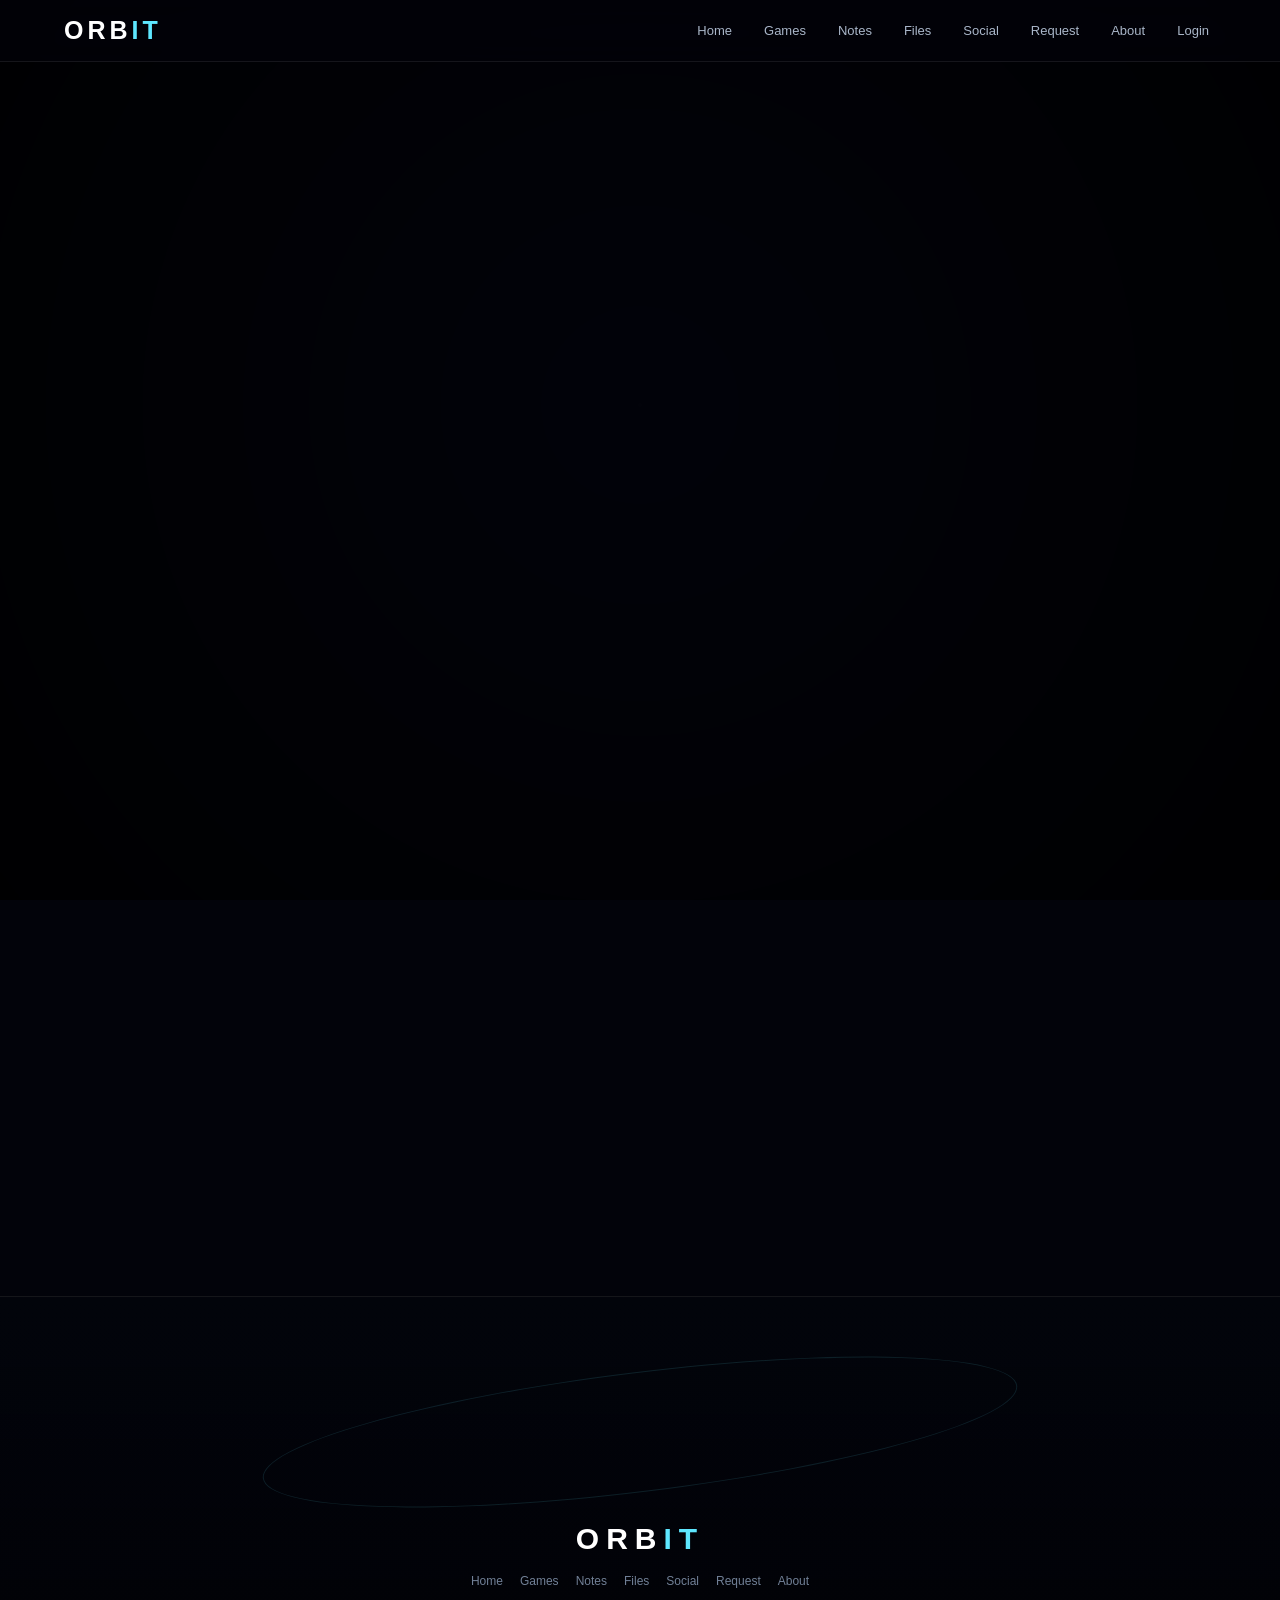
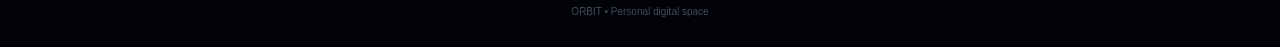
==== commit b247340e: "Add files via upload" ====
--- a/index.html
+++ b/index.html
@@ -1,232 +1 @@
-<!DOCTYPE html>
-<html lang="en">
-<head>
-<meta charset="UTF-8">
-<meta name="viewport" content="width=device-width, initial-scale=1.0">
-<meta name="theme-color" content="#02030a">
-<title>ORBIT — Personal Space</title>
-<link rel="stylesheet" href="styles.css">
-</head>
-<body data-page="home">
-
-<canvas id="spaceCanvas"></canvas>
-<div class="space-vignette"></div>
-
-<header class="navbar">
-  <a class="brand" href="index.html">ORB<span>IT</span></a>
-  <button class="menu-btn" id="menuBtn">☰</button>
-  <nav class="nav-links" id="navLinks">
-    <a class="active" href="index.html">Home</a>
-    <a href="games.html">Games</a>
-    <a href="notes.html">Notes</a>
-    <a href="files.html">Files</a>
-    <a href="social.html">Social</a>
-    <a href="request.html">Request</a>
-    <a href="about.html">About</a>
-    <a href="login.html">Login</a>
-  </nav>
-</header>
-
-<main>
-<section class="hero">
-  <div class="hero-inner reveal">
-    <div class="pill"><span class="dot"></span> ORBIT CORE ONLINE</div>
-    <h1>ORBIT</h1>
-    <p>Your personal digital space for study materials, files, photos, videos, notes, games and social connections — wrapped in a futuristic sci-fi universe.</p>
-    <div class="actions">
-      <a class="btn" href="files.html">📁 Open Files</a>
-      <a class="btn ghost" href="games.html">🎮 Explore Games</a>
-      <a class="btn ghost" href="social.html">🌐 Social Hub</a>
-    </div>
-    <div class="space-hud">
-      <div class="hud"><b>24/7</b><small>Availability</small></div>
-      <div class="hud"><b id="energyValue">87%</b><small>Core Energy</small></div>
-      <div class="hud"><b id="liveClock">--:--:--</b><small>Local Time</small></div>
-      <div class="hud"><b>ONLINE</b><small>Network</small></div>
-    </div>
-  </div>
-</section>
-
-<section class="section">
-<div class="container">
-<div class="section-head reveal">
-<small>ORBIT MODULES</small><h2>Everything in One Orbit</h2>
-<p>Keep your personal content organized while giving friends a clean, futuristic place to discover what you share.</p>
-</div>
-<div class="card-grid">
-<div class="card reveal"><div class="icon">📚</div><h3>Study Hub</h3><p>Keep notes, study files and useful material easy to find.</p><a class="btn" href="files.html">Open Files</a></div>
-<div class="card reveal"><div class="icon">🎮</div><h3>Games</h3><p>Browse an expandable collection with search, filters and favorites.</p><a class="btn" href="games.html">Open Games</a></div>
-<div class="card reveal"><div class="icon">📝</div><h3>Notes</h3><p>Create and save personal notes directly in your browser.</p><a class="btn" href="notes.html">Open Notes</a></div>
-<div class="card reveal"><div class="icon">📡</div><h3>Request Center</h3><p>Let friends request files, features or additions to the site.</p><a class="btn" href="request.html">Make Request</a></div>
-</div>
-</div>
-</section>
-
-<section class="section">
-<div class="container">
-<div class="section-head reveal"><small>MISSION CONTROL</small><h2>System Dashboard</h2><p>A visual status layer for the ORBIT experience.</p></div>
-<div class="dashboard">
-<div class="panel reveal">
-<h3>Core Systems</h3>
-<div class="status-list">
-<div class="status-row"><span>Navigation</span><b class="ok">STABLE</b></div>
-<div class="status-row"><span>Resource Vault</span><b class="ok">READY</b></div>
-<div class="status-row"><span>Social Link</span><b class="ok">CONNECTED</b></div>
-<div class="status-row"><span>Security Layer</span><b class="ok">ACTIVE</b></div>
-</div>
-</div>
-<div class="panel reveal">
-<h3>Energy</h3>
-<div class="status-row"><span>Core Power</span><b id="energyValue2">87%</b></div>
-<div class="meter"><i id="energyMeter" style="width:87%"></i></div>
-<p class="telemetry">Telemetry is simulated locally for the interface. Real shared storage and authentication require a backend.</p>
-</div>
-</div>
-</div>
-</section>
-
-<section class="section">
-<div class="container">
-<div class="section-head reveal"><small>QUICK LAUNCH</small><h2>Fast Access</h2></div>
-<div class="quick-grid">
-<a class="quick reveal" href="social.html"><b>🌐 Social Hub</b><span>All your social links in one place.</span></a>
-<a class="quick reveal" href="about.html"><b>🛰️ About ORBIT</b><span>Learn about the project and its mission.</span></a>
-<a class="quick reveal" href="login.html"><b>🔐 Optional Login</b><span>Prepare the site for Google sign-in.</span></a>
-</div>
-</div>
-</section>
-
-<section class="section">
-<div class="container">
-<div class="section-head reveal"><small>TERMINAL</small><h2>ORBIT Console</h2><p>A sci-fi system console for the interface.</p></div>
-<div class="terminal reveal">
-<div class="terminal-head"><span class="term-dot red"></span><span class="term-dot yellow"></span><span class="term-dot green"></span></div>
-<div id="terminalText" class="terminal-body"></div>
-</div>
-</div>
-</section>
-</main>
-
-<footer>
-<div class="footer-orbit"></div>
-<div class="footer-brand">ORB<span>IT</span></div>
-<div class="footer-links">
-<a href="games.html">Games</a><a href="notes.html">Notes</a><a href="files.html">Files</a>
-<a href="social.html">Social</a><a href="request.html">Request</a><a href="about.html">About</a>
-</div>
-<div class="footer-copy">Personal digital space • Built for exploration</div>
-</footer>
-
-<button id="topBtn" aria-label="Back to top">↑</button>
-
-<script>
-const menuBtn=document.getElementById("menuBtn"),navLinks=document.getElementById("navLinks");
-if(menuBtn&&navLinks){
-menuBtn.onclick=()=>navLinks.classList.toggle("open");
-navLinks.querySelectorAll("a").forEach(a=>a.onclick=()=>navLinks.classList.remove("open"));
-}
-
-function updateClock(){
-const c=document.getElementById("liveClock");
-if(c)c.textContent=new Date().toLocaleTimeString();
-}
-updateClock();setInterval(updateClock,1000);
-
-let energy=87;
-setInterval(()=>{
-energy=Math.max(82,Math.min(94,energy+(Math.random()-.5)*2));
-const v=Math.round(energy)+"%";
-const a=document.getElementById("energyValue"),b=document.getElementById("energyValue2"),m=document.getElementById("energyMeter");
-if(a)a.textContent=v;if(b)b.textContent=v;if(m)m.style.width=v;
-},2500);
-
-const observer=new IntersectionObserver(entries=>{
-entries.forEach(e=>{if(e.isIntersecting)e.target.classList.add("active");});
-},{threshold:.12});
-document.querySelectorAll(".reveal").forEach(e=>observer.observe(e));
-
-const topBtn=document.getElementById("topBtn");
-window.addEventListener("scroll",()=>{if(topBtn)topBtn.classList.toggle("show",scrollY>500)});
-if(topBtn)topBtn.onclick=()=>scrollTo({top:0,behavior:"smooth"});
-
-document.querySelectorAll(".btn").forEach(btn=>{
-btn.addEventListener("click",function(e){
-const r=document.createElement("span");r.className="ripple";
-const box=this.getBoundingClientRect(),s=Math.max(box.width,box.height);
-r.style.width=r.style.height=s+"px";
-r.style.left=e.clientX-box.left-s/2+"px";
-r.style.top=e.clientY-box.top-s/2+"px";
-this.appendChild(r);setTimeout(()=>r.remove(),650);
-});
-});
-
-const terminal=document.getElementById("terminalText");
-const lines=[
-"> Initializing ORBIT CORE...",
-"> Checking navigation systems...",
-"> Resource vault: READY",
-"> Social network: CONNECTED",
-"> Security layer: ACTIVE",
-"> Space engine: ONLINE",
-"> Welcome to ORBIT."
-];
-let li=0;
-function writeLine(){
-if(!terminal||li>=lines.length)return;
-const d=document.createElement("div");d.textContent=lines[li++];terminal.appendChild(d);
-setTimeout(writeLine,450);
-}
-setTimeout(writeLine,700);
-
-const canvas=document.getElementById("spaceCanvas");
-const ctx=canvas?canvas.getContext("2d"):null;
-let stars=[],particles=[];
-
-function createSpace(){
-if(!canvas||!ctx)return;
-const dpr=Math.min(devicePixelRatio||1,2);
-canvas.width=innerWidth*dpr;canvas.height=innerHeight*dpr;
-canvas.style.width=innerWidth+"px";canvas.style.height=innerHeight+"px";
-ctx.setTransform(dpr,0,0,dpr,0,0);
-stars=[];particles=[];
-for(let i=0;i<Math.min(240,Math.floor(innerWidth*.22));i++){
-stars.push({x:Math.random()*innerWidth,y:Math.random()*innerHeight,r:Math.random()*1.5+.2,a:Math.random()*.8+.15,speed:Math.random()*.25+.03});
-}
-for(let i=0;i<70;i++)particles.push({angle:Math.random()*Math.PI*2,radius:90+Math.random()*230,speed:.001+Math.random()*.004,size:Math.random()*1.5+.4});
-}
-
-function drawSpace(){
-if(!canvas||!ctx)return;
-const w=innerWidth,h=innerHeight;
-ctx.clearRect(0,0,w,h);
-const bg=ctx.createRadialGradient(w*.5,h*.48,10,w*.5,h*.48,Math.max(w,h)*.75);
-bg.addColorStop(0,"#100b20");bg.addColorStop(.35,"#050716");bg.addColorStop(1,"#010208");
-ctx.fillStyle=bg;ctx.fillRect(0,0,w,h);
-
-stars.forEach(s=>{
-s.y+=s.speed;if(s.y>h+3)s.y=-3;
-ctx.globalAlpha=s.a;ctx.fillStyle="#b9eaff";ctx.beginPath();ctx.arc(s.x,s.y,s.r,0,Math.PI*2);ctx.fill();
-});
-
-const cx=w*.5,cy=h*.48,scale=Math.min(w,h)/900;
-ctx.save();ctx.translate(cx,cy);
-ctx.globalAlpha=.35;ctx.shadowBlur=60*scale;ctx.shadowColor="#8c42ff";ctx.strokeStyle="#4ccfff";ctx.lineWidth=2;
-ctx.beginPath();ctx.ellipse(0,0,230*scale,78*scale,-.15,0,Math.PI*2);ctx.stroke();
-ctx.globalAlpha=.25;ctx.strokeStyle="#ff4fd8";ctx.lineWidth=7;
-ctx.beginPath();ctx.ellipse(0,0,180*scale,55*scale,.15,0,Math.PI*2);ctx.stroke();
-
-const hole=ctx.createRadialGradient(0,0,5,0,0,125*scale);
-hole.addColorStop(0,"#000");hole.addColorStop(.55,"#000");hole.addColorStop(.78,"rgba(50,20,90,.7)");hole.addColorStop(1,"rgba(0,0,0,0)");
-ctx.globalAlpha=1;ctx.fillStyle=hole;ctx.beginPath();ctx.arc(0,0,125*scale,0,Math.PI*2);ctx.fill();
-
-particles.forEach(p=>{
-p.angle+=p.speed;
-const x=Math.cos(p.angle)*p.radius*scale,y=Math.sin(p.angle)*p.radius*scale*.32;
-ctx.globalAlpha=.35;ctx.fillStyle="#72eaff";ctx.beginPath();ctx.arc(x,y,p.size,0,Math.PI*2);ctx.fill();
-});
-ctx.restore();ctx.globalAlpha=1;requestAnimationFrame(drawSpace);
-}
-addEventListener("resize",createSpace);createSpace();drawSpace();
-</script>
-</body>
-</html>
+<!doctype html><html lang="en"><head><meta charset="utf-8"><meta name="viewport" content="width=device-width,initial-scale=1"><meta name="theme-color" content="#02030a"><title>ORBIT — Personal Space</title><link rel="stylesheet" href="styles.css"></head><body><canvas id="spaceCanvas"></canvas><div class="space-vignette"></div><header class="navbar"><a class="brand" href="index.html">ORB<span>IT</span></a><button class="menu-btn" id="menuBtn">☰</button><nav class="nav-links" id="navLinks"><a href="index.html">Home</a><a href="games.html">Games</a><a href="notes.html">Notes</a><a href="files.html">Files</a><a href="social.html">Social</a><a href="request.html">Request</a><a href="about.html">About</a><a href="login.html">Login</a></nav></header><main><section class="hero"><div class="hero-inner reveal"><div class="pill"><span class="dot"></span> ORBIT CORE ONLINE</div><h1>ORBIT</h1><p>Your personal digital space for study materials, files, photos, videos, notes, games and social connections — wrapped in a futuristic sci-fi universe.</p><div class="actions"><a class="btn" href="files.html">📁 Open Files</a><a class="btn ghost" href="games.html">🎮 Explore Games</a><a class="btn ghost" href="social.html">🌐 Social Hub</a></div><div class="space-hud"><div class="hud"><b>24/7</b><small>Availability</small></div><div class="hud"><b>87%</b><small>Core Energy</small></div><div class="hud"><b id="liveClock">--:--:--</b><small>Local Time</small></div><div class="hud"><b>ONLINE</b><small>Network</small></div></div></div></section><section class="section"><div class="container"><div class="section-head reveal"><small>ORBIT MODULES</small><h2>Everything in One Orbit</h2><p>One futuristic hub for the things you share and manage.</p></div><div class="card-grid"><div class="card reveal"><div class="icon">📚</div><h3>Study Hub</h3><p>Study material and documents.</p><a class="btn" href="files.html">Open Files</a></div><div class="card reveal"><div class="icon">🎮</div><h3>Games</h3><p>Explore the ORBIT game deck.</p><a class="btn" href="games.html">Open Games</a></div><div class="card reveal"><div class="icon">📝</div><h3>Notes</h3><p>Create notes locally in your browser.</p><a class="btn" href="notes.html">Open Notes</a></div><div class="card reveal"><div class="icon">📡</div><h3>Requests</h3><p>Collect requests for files and features.</p><a class="btn" href="request.html">Make Request</a></div></div></div></section></main><footer><div class="footer-orbit"></div><div class="footer-brand">ORB<span>IT</span></div><div class="footer-links"><a href="index.html">Home</a><a href="games.html">Games</a><a href="notes.html">Notes</a><a href="files.html">Files</a><a href="social.html">Social</a><a href="request.html">Request</a><a href="about.html">About</a></div><div class="footer-copy">ORBIT • Personal digital space</div></footer><button id="topBtn">↑</button><script src="script.js"></script></body></html>
--- a/styles.css
+++ b/styles.css
@@ -1,41 +1 @@
-:root{
-  --bg:#02030a; --panel:rgba(10,14,28,.62); --panel2:rgba(7,10,21,.85);
-  --text:#eef7ff; --muted:#8b9ab2; --cyan:#5ee7ff; --blue:#4d7cff;
-  --violet:#9b5cff; --pink:#ff4fd8; --green:#55ffb1; --danger:#ff6585;
-  --border:rgba(255,255,255,.10); --shadow:rgba(0,0,0,.45);
-}
-*{box-sizing:border-box;margin:0;padding:0}
-html{scroll-behavior:smooth}
-body{min-height:100vh;background:var(--bg);color:var(--text);font-family:Inter,system-ui,-apple-system,Segoe UI,Arial,sans-serif;overflow-x:hidden}
-a{color:inherit;text-decoration:none}button,input,textarea,select{font:inherit}
-button{cursor:pointer}
-#spaceCanvas{position:fixed;inset:0;width:100%;height:100%;z-index:-20}
-.space-vignette{position:fixed;inset:0;z-index:-19;pointer-events:none;background:radial-gradient(circle at 50% 42%,rgba(73,36,186,.10),transparent 34%),radial-gradient(circle at 15% 20%,rgba(0,210,255,.05),transparent 22%),radial-gradient(circle at 88% 80%,rgba(255,65,220,.045),transparent 22%)}
-.navbar{position:fixed;top:0;left:0;right:0;height:70px;z-index:1000;display:flex;align-items:center;justify-content:space-between;padding:0 5%;background:rgba(2,3,8,.45);backdrop-filter:blur(18px);border-bottom:1px solid rgba(255,255,255,.06);transition:.3s}
-.navbar.scrolled{background:rgba(2,3,8,.92);box-shadow:0 12px 38px rgba(0,0,0,.4)}
-.brand{font-weight:900;letter-spacing:5px;font-size:22px}.brand span{color:var(--cyan);text-shadow:0 0 16px rgba(94,231,255,.45)}
-.nav-links{display:flex;gap:18px;align-items:center}.nav-links a{font-size:12px;color:#92a0b4;position:relative;transition:.3s}.nav-links a:hover{color:#fff}.nav-links a.active{color:#fff}.nav-links a.active:after,.nav-links a:hover:after{content:"";position:absolute;left:0;right:0;bottom:-8px;height:2px;background:linear-gradient(90deg,var(--cyan),var(--violet));border-radius:99px}
-.menu-btn{display:none;width:42px;height:42px;border-radius:12px;border:1px solid var(--border);background:rgba(255,255,255,.04);color:white}
-.btn{position:relative;overflow:hidden;border:1px solid rgba(94,231,255,.18);padding:12px 18px;border-radius:12px;background:linear-gradient(135deg,#2265ff,#8c4dff,#e54bd2);color:#fff;font-weight:800;font-size:12px;letter-spacing:.2px;transition:.25s;display:inline-flex;align-items:center;justify-content:center;gap:8px}.btn:hover{transform:translateY(-4px) scale(1.02);box-shadow:0 14px 36px rgba(66,116,255,.28)}.btn:active{transform:scale(.97)}.btn.ghost{background:rgba(94,231,255,.045);border-color:rgba(94,231,255,.28);box-shadow:none}.btn.danger{background:linear-gradient(135deg,#7d2338,#bb3c68)}
-.ripple{position:absolute;border-radius:50%;background:rgba(255,255,255,.28);transform:scale(0);animation:ripple .6s linear;pointer-events:none}.reveal{opacity:0;transform:translateY(34px);transition:opacity .75s ease,transform .75s ease}.reveal.active{opacity:1;transform:translateY(0)}
-.hero{min-height:100vh;padding:130px 5% 80px;display:grid;place-items:center;text-align:center;position:relative;overflow:hidden}.hero-inner{max-width:920px;position:relative;z-index:3}.pill{display:inline-flex;align-items:center;gap:8px;padding:8px 14px;border-radius:99px;border:1px solid rgba(94,231,255,.18);background:rgba(94,231,255,.04);color:#a8efff;font-size:11px;letter-spacing:1.6px}.dot{width:8px;height:8px;background:var(--green);border-radius:50%;box-shadow:0 0 14px var(--green);animation:pulse 1.4s infinite}.hero h1{margin-top:24px;font-size:clamp(62px,15vw,150px);letter-spacing:clamp(6px,1.8vw,15px);line-height:.9;font-weight:900;background:linear-gradient(90deg,#fff,#62e7ff,#9b6cff,#ff64dd,#fff);background-size:300% auto;-webkit-background-clip:text;background-clip:text;color:transparent;animation:flow 8s linear infinite}.hero p{max-width:700px;margin:25px auto 0;color:#9aa8bd;line-height:1.8;font-size:16px}.actions{display:flex;justify-content:center;flex-wrap:wrap;gap:10px;margin-top:28px}
-.space-hud{display:grid;grid-template-columns:repeat(4,1fr);gap:12px;max-width:1040px;margin:34px auto 0}.hud{padding:16px;border:1px solid var(--border);background:rgba(255,255,255,.032);border-radius:16px;backdrop-filter:blur(12px)}.hud b{font-size:22px}.hud small{display:block;margin-top:5px;color:#718097;font-size:10px;text-transform:uppercase;letter-spacing:1.4px}
-.section{padding:100px 5%}.container{max-width:1180px;margin:0 auto}.section-head{text-align:center;margin-bottom:36px}.section-head small{color:var(--cyan);text-transform:uppercase;letter-spacing:4px;font-size:10px}.section-head h2{font-size:clamp(32px,6vw,54px);margin:10px 0}.section-head p{max-width:680px;margin:auto;color:#77869d;line-height:1.8}
-.card-grid{display:grid;grid-template-columns:repeat(4,1fr);gap:16px}.card{padding:22px;border-radius:20px;border:1px solid var(--border);background:var(--panel);backdrop-filter:blur(14px);min-height:230px;transition:.35s}.card:hover{transform:translateY(-8px) rotateX(2deg);border-color:rgba(94,231,255,.3);box-shadow:0 18px 50px var(--shadow)}.icon{font-size:32px;margin-bottom:14px}.card h3{font-size:18px;margin-bottom:9px}.card p{color:#7d8ca2;font-size:13px;line-height:1.7;min-height:66px}
-.dashboard{display:grid;grid-template-columns:1.2fr .8fr;gap:16px}.panel{padding:22px;border-radius:20px;border:1px solid var(--border);background:var(--panel2);backdrop-filter:blur(14px)}.panel h3{margin-bottom:14px}.status-list{display:grid;gap:10px}.status-row{display:flex;justify-content:space-between;gap:20px;padding:12px 0;border-bottom:1px solid rgba(255,255,255,.06);font-size:13px}.status-row:last-child{border-bottom:0}.ok{color:var(--green)}.meter{height:10px;background:rgba(255,255,255,.07);border-radius:999px;overflow:hidden}.meter i{display:block;height:100%;background:linear-gradient(90deg,var(--cyan),var(--violet),var(--pink));box-shadow:0 0 18px rgba(94,231,255,.25)}
-.quick-grid{display:grid;grid-template-columns:repeat(3,1fr);gap:14px}.quick{padding:18px;border:1px solid var(--border);background:rgba(255,255,255,.03);border-radius:18px;transition:.3s}.quick:hover{transform:translateY(-5px);border-color:rgba(155,92,255,.35)}.quick b{display:block;margin-bottom:6px}.quick span{color:#7d8ca1;font-size:12px}
-.terminal{border-radius:20px;overflow:hidden;border:1px solid rgba(94,231,255,.15);background:#02040a;box-shadow:0 22px 70px rgba(0,0,0,.4)}.terminal-head{padding:11px 14px;background:#080c15;border-bottom:1px solid rgba(255,255,255,.06);display:flex;gap:6px}.term-dot{width:9px;height:9px;border-radius:50%}.terminal-body{padding:20px;color:#9feaff;font-family:ui-monospace,SFMono-Regular,Menlo,monospace;font-size:12px;line-height:1.8;min-height:220px;white-space:pre-wrap}
-.page-hero{padding:130px 5% 50px;text-align:center}.page-hero h1{font-size:clamp(42px,9vw,86px);margin-bottom:12px}.page-hero p{max-width:720px;margin:auto;color:#7c8ca2;line-height:1.8}.toolbar{display:flex;gap:10px;flex-wrap:wrap;justify-content:space-between;align-items:center;margin-bottom:18px}.search{flex:1;min-width:220px;padding:13px 15px;border-radius:12px;border:1px solid rgba(94,231,255,.16);background:rgba(0,0,0,.32);outline:none;color:#fff}.search:focus{border-color:rgba(94,231,255,.5);box-shadow:0 0 0 3px rgba(94,231,255,.05)}.filters{display:flex;gap:8px;flex-wrap:wrap}.filter{padding:10px 13px;border-radius:10px;border:1px solid var(--border);background:rgba(255,255,255,.04);color:#a5b2c6}.filter.active,.filter:hover{border-color:rgba(94,231,255,.45);color:#fff;background:rgba(94,231,255,.07)}
-.game-grid{display:grid;grid-template-columns:repeat(4,1fr);gap:15px}.game{padding:15px;border:1px solid var(--border);background:var(--panel);border-radius:18px;transition:.35s;display:flex;flex-direction:column;min-height:270px}.game:hover{transform:translateY(-7px);border-color:rgba(94,231,255,.3)}.game-cover{height:105px;border-radius:14px;background:radial-gradient(circle at 50% 40%,rgba(94,231,255,.2),rgba(155,92,255,.14),rgba(0,0,0,.55));display:grid;place-items:center;font-size:44px;margin-bottom:14px}.game h3{font-size:16px}.game p{color:#7c8ca0;font-size:12px;line-height:1.6;margin-top:7px;flex:1}.game-meta{display:flex;justify-content:space-between;font-size:10px;color:#68778c;margin:12px 0}.game button{width:100%}
-.form-grid{display:grid;grid-template-columns:1fr 1fr;gap:12px}.field{display:grid;gap:7px}.field.full{grid-column:1/-1}.field label{font-size:11px;color:#93a1b4;text-transform:uppercase;letter-spacing:1.3px}.field input,.field textarea,.field select{width:100%;padding:13px 14px;border-radius:12px;border:1px solid rgba(255,255,255,.09);background:rgba(0,0,0,.3);color:#fff;outline:none}.field textarea{min-height:150px;resize:vertical}.field input:focus,.field textarea:focus,.field select:focus{border-color:rgba(94,231,255,.4)}
-.notes-layout{display:grid;grid-template-columns:280px 1fr;gap:15px}.notes-list{display:grid;gap:8px}.note-item{padding:13px;border:1px solid var(--border);border-radius:12px;background:rgba(255,255,255,.03);cursor:pointer}.note-item:hover,.note-item.active{border-color:rgba(94,231,255,.35);background:rgba(94,231,255,.05)}.editor textarea{min-height:400px;width:100%;padding:18px;border-radius:15px;border:1px solid var(--border);background:rgba(0,0,0,.25);color:#fff;outline:none}.file-drop{padding:34px;border:1px dashed rgba(94,231,255,.35);border-radius:20px;text-align:center;background:rgba(94,231,255,.025)}.file-drop input{display:none}.file-grid{display:grid;grid-template-columns:repeat(4,1fr);gap:14px;margin-top:18px}.file-card{padding:15px;border:1px solid var(--border);border-radius:16px;background:rgba(255,255,255,.03)}.file-preview{height:120px;border-radius:12px;background:#060914;display:grid;place-items:center;overflow:hidden;margin-bottom:10px}.file-preview img,.file-preview video{width:100%;height:100%;object-fit:cover}
-.social-grid{display:grid;grid-template-columns:repeat(3,1fr);gap:14px}.social-card{padding:20px;border:1px solid var(--border);border-radius:18px;background:var(--panel);display:flex;align-items:center;justify-content:space-between;gap:12px;transition:.3s}.social-card:hover{transform:translateY(-5px);border-color:rgba(94,231,255,.3)}.social-left{display:flex;align-items:center;gap:12px}.social-icon{width:42px;height:42px;border-radius:12px;display:grid;place-items:center;background:rgba(255,255,255,.06);font-size:20px}.social-name{font-weight:800}.social-handle{color:#748399;font-size:11px;margin-top:4px}
-.about-grid{display:grid;grid-template-columns:.85fr 1.15fr;gap:16px}.glass-copy{padding:24px;border:1px solid var(--border);border-radius:20px;background:var(--panel);line-height:1.9;color:#9aa8bb}.feature-list{display:grid;gap:10px;margin-top:16px}.feature-list div{padding:12px 14px;border:1px solid rgba(255,255,255,.06);border-radius:12px;background:rgba(255,255,255,.025)}
-footer{padding:80px 5% 30px;text-align:center;border-top:1px solid rgba(255,255,255,.06);background:linear-gradient(180deg,rgba(4,6,13,.35),#010207);margin-top:30px;overflow:hidden}.footer-orbit{width:min(760px,92%);height:130px;border:1px solid rgba(94,231,255,.12);border-radius:50%;margin:0 auto 30px;animation:float 5s ease-in-out infinite}.footer-brand{font-size:28px;font-weight:900;letter-spacing:6px}.footer-brand span{color:var(--cyan)}.footer-copy{margin-top:14px;color:#5f6e82;font-size:11px}.footer-links{display:flex;justify-content:center;flex-wrap:wrap;gap:16px;margin-top:18px}.footer-links a{font-size:11px;color:#8290a2}.footer-links a:hover{color:var(--cyan)}
-#toast{position:fixed;right:18px;bottom:18px;z-index:5000;max-width:320px;padding:12px 14px;border-radius:12px;border:1px solid rgba(94,231,255,.25);background:rgba(8,12,24,.94);color:#dff8ff;box-shadow:0 18px 50px rgba(0,0,0,.35);transform:translateY(20px);opacity:0;visibility:hidden;transition:.3s;font-size:12px}.toast-show{opacity:1!important;visibility:visible!important;transform:translateY(0)!important}
-#modal{position:fixed;inset:0;z-index:4000;display:flex;align-items:center;justify-content:center;padding:20px;background:rgba(0,0,0,.72);backdrop-filter:blur(10px);opacity:0;visibility:hidden;transition:.3s}#modal.show{opacity:1;visibility:visible}.modal-card{width:min(560px,100%);padding:24px;border:1px solid rgba(94,231,255,.2);border-radius:20px;background:linear-gradient(145deg,rgba(13,18,33,.97),rgba(3,5,12,.98));box-shadow:0 30px 100px rgba(0,0,0,.55)}.modal-head{display:flex;justify-content:space-between;gap:12px;align-items:center}.close{width:36px;height:36px;border-radius:10px;border:1px solid var(--border);background:rgba(255,255,255,.05);color:#fff}.modal-body{padding-top:15px;color:#8ea0b8;line-height:1.75;font-size:13px}
-#topBtn{position:fixed;right:18px;bottom:82px;width:44px;height:44px;border-radius:50%;border:1px solid rgba(94,231,255,.25);background:rgba(7,10,20,.8);color:#fff;opacity:0;visibility:hidden;transition:.3s;z-index:900}#topBtn.show{opacity:1;visibility:visible}
-@keyframes flow{to{background-position:300% center}}@keyframes pulse{50%{transform:scale(.5);opacity:.5}}@keyframes ripple{to{transform:scale(7);opacity:0}}@keyframes float{50%{transform:translateY(-8px) scale(1.02)}}
-@media(max-width:1000px){.card-grid{grid-template-columns:repeat(2,1fr)}.game-grid{grid-template-columns:repeat(2,1fr)}.file-grid{grid-template-columns:repeat(2,1fr)}.dashboard,.about-grid{grid-template-columns:1fr}.social-grid{grid-template-columns:repeat(2,1fr)}.space-hud{grid-template-columns:repeat(2,1fr)}}
-@media(max-width:700px){.navbar{height:64px}.menu-btn{display:block}.nav-links{position:absolute;top:70px;left:5%;right:5%;padding:16px;flex-direction:column;align-items:stretch;background:rgba(2,4,12,.97);border:1px solid var(--border);border-radius:16px;opacity:0;visibility:hidden;transform:translateY(-8px);transition:.25s}.nav-links.open{opacity:1;visibility:visible;transform:none}.nav-links a{padding:8px}.card-grid,.social-grid{grid-template-columns:1fr}.game-grid{grid-template-columns:1fr 1fr}.form-grid{grid-template-columns:1fr}.field.full{grid-column:auto}.notes-layout{grid-template-columns:1fr}.file-grid{grid-template-columns:1fr 1fr}.hero{padding-top:110px}.hero p{font-size:14px}}
-@media(max-width:460px){.space-hud{grid-template-columns:1fr}.game-grid{grid-template-columns:1fr}.file-grid{grid-template-columns:1fr}.hero h1{letter-spacing:5px}.section{padding:80px 5%}}
+*{box-sizing:border-box;margin:0;padding:0}html{scroll-behavior:smooth}body{min-height:100vh;background:#02030a;color:#fff;font-family:Arial,sans-serif;overflow-x:hidden}#spaceCanvas{position:fixed;inset:0;width:100%;height:100%;z-index:-3}.space-vignette{position:fixed;inset:0;z-index:-2;pointer-events:none;background:radial-gradient(circle at 50% 45%,transparent,rgba(0,0,0,.82))}.navbar{position:fixed;top:0;left:0;right:0;z-index:50;padding:16px 5%;display:flex;align-items:center;justify-content:space-between;background:rgba(2,3,10,.62);backdrop-filter:blur(16px);border-bottom:1px solid rgba(255,255,255,.08)}.brand{color:#fff;text-decoration:none;font-size:25px;font-weight:900;letter-spacing:4px}.brand span,.footer-brand span{color:#5ee7ff}.nav-links{display:flex;gap:18px}.nav-links a{color:#a9b6c9;text-decoration:none;font-size:13px;padding:7px}.nav-links a:hover,.nav-links a.active{color:#fff;text-shadow:0 0 12px #5ee7ff}.menu-btn{display:none;background:transparent;color:#fff;border:1px solid #263247;border-radius:9px;padding:8px 11px;font-size:18px}.hero{min-height:78vh;padding:140px 5% 70px;display:grid;place-items:center;text-align:center}.hero-inner{width:min(1050px,100%)}.pill{display:inline-flex;gap:9px;align-items:center;padding:8px 14px;border:1px solid rgba(94,231,255,.2);border-radius:50px;color:#a6edff;background:rgba(94,231,255,.05);font-size:11px;letter-spacing:1.5px}.dot{width:8px;height:8px;border-radius:50%;background:#55ffb1;box-shadow:0 0 14px #55ffb1}.hero h1{font-size:clamp(60px,12vw,140px);letter-spacing:10px;margin:20px 0;background:linear-gradient(90deg,#fff,#62e8ff,#9e78ff,#ff63d9,#fff);background-size:300% auto;-webkit-background-clip:text;background-clip:text;color:transparent;animation:flow 7s linear infinite}@keyframes flow{to{background-position:300% center}}.hero p,.section-head p{max-width:760px;margin:auto;color:#8796aa;line-height:1.8}.actions{display:flex;gap:10px;justify-content:center;flex-wrap:wrap;margin:28px 0}.btn{display:inline-flex;align-items:center;justify-content:center;padding:12px 17px;border-radius:11px;border:1px solid rgba(255,255,255,.1);background:linear-gradient(135deg,#246bfd,#8a46ff,#e54edc);color:#fff;text-decoration:none;font-weight:700;cursor:pointer;transition:.22s}.btn:hover{transform:translateY(-3px);box-shadow:0 0 25px rgba(100,110,255,.2)}.btn.ghost{background:rgba(255,255,255,.04)}.space-hud{display:grid;grid-template-columns:repeat(4,1fr);gap:12px;margin-top:28px}.hud{padding:17px;border:1px solid rgba(255,255,255,.1);border-radius:16px;background:rgba(255,255,255,.035)}.hud b{display:block;font-size:22px}.hud small{display:block;margin-top:5px;color:#6e7e94;font-size:10px;letter-spacing:1px;text-transform:uppercase}.section{padding:90px 5%}.container{width:min(1150px,100%);margin:auto}.section-head{text-align:center;margin-bottom:38px}.section-head small{color:#5ee7ff;letter-spacing:3px;font-size:10px}.section-head h2{font-size:clamp(32px,5vw,55px);margin:10px 0 12px}.card-grid{display:grid;grid-template-columns:repeat(4,1fr);gap:15px}.card,.panel,.quick,.social-card,.form{padding:22px;border:1px solid rgba(255,255,255,.1);border-radius:20px;background:linear-gradient(145deg,rgba(255,255,255,.06),rgba(255,255,255,.025));transition:.3s}.card:hover,.panel:hover,.quick:hover,.social-card:hover{transform:translateY(-6px);border-color:rgba(94,231,255,.28);box-shadow:0 20px 45px rgba(0,0,0,.3)}.icon{font-size:34px;margin-bottom:14px}.card h3{margin-bottom:8px}.card p{color:#718197;font-size:13px;line-height:1.7;margin-bottom:17px}.dashboard{display:grid;grid-template-columns:1fr 1fr;gap:15px}.panel h3{margin-bottom:17px}.status-row{display:flex;justify-content:space-between;padding:12px 0;border-bottom:1px solid rgba(255,255,255,.06);font-size:13px}.status-row:last-child{border:0}.ok{color:#55ffb1}.meter{height:9px;background:#0c1320;border-radius:20px;overflow:hidden;margin-top:16px}.meter i{display:block;height:100%;background:linear-gradient(90deg,#5ee7ff,#a56bff,#ff4fd8);border-radius:20px}.quick-grid,.social-grid{display:grid;grid-template-columns:repeat(3,1fr);gap:15px}.quick,.social-card{color:#fff;text-decoration:none}.quick b,.social-card b{display:block;margin-bottom:8px}.quick span,.social-card span{color:#718197;font-size:12px}.searchbar,input,textarea,select{width:100%;padding:14px;border-radius:11px;border:1px solid rgba(255,255,255,.1);background:#070b14;color:#fff;outline:0}.form label{display:block;color:#9aa9bc;font-size:12px;margin:0 0 7px}.form input,.form textarea,.form select{margin-bottom:15px}.form textarea{min-height:130px;resize:vertical}footer{text-align:center;padding:75px 5% 30px;border-top:1px solid rgba(255,255,255,.08);background:linear-gradient(180deg,rgba(4,6,13,.5),#010207);margin-top:30px}.footer-orbit{width:min(760px,90%);height:120px;border:1px solid rgba(94,231,255,.12);border-radius:50%;margin:0 auto 30px;transform:rotate(-7deg);animation:float 5s ease-in-out infinite}@keyframes float{50%{transform:rotate(-7deg) translateY(-6px) scale(1.02)}}.footer-brand{font-size:30px;font-weight:900;letter-spacing:7px}.footer-links{display:flex;justify-content:center;gap:17px;flex-wrap:wrap;margin:18px 0}.footer-links a{color:#718097;text-decoration:none;font-size:12px}.footer-copy{font-size:10px;color:#3f4c5d}#topBtn{position:fixed;right:18px;bottom:18px;width:44px;height:44px;border-radius:50%;border:1px solid rgba(94,231,255,.3);background:rgba(5,8,16,.8);color:#fff;cursor:pointer;opacity:0;visibility:hidden;transition:.25s;z-index:15}#topBtn.show{opacity:1;visibility:visible}.reveal{opacity:0;transform:translateY(28px);transition:.7s}.reveal.active{opacity:1;transform:none}@media(max-width:950px){.card-grid{grid-template-columns:repeat(2,1fr)}.social-grid{grid-template-columns:repeat(2,1fr)}}@media(max-width:700px){.nav-links{display:none;position:absolute;top:65px;left:5%;right:5%;padding:12px;flex-direction:column;background:rgba(3,5,12,.97);border:1px solid #182338;border-radius:15px}.nav-links.open{display:flex}.menu-btn{display:block}.space-hud{grid-template-columns:repeat(2,1fr)}.dashboard{grid-template-columns:1fr}.quick-grid{grid-template-columns:1fr}}@media(max-width:480px){.card-grid,.social-grid{grid-template-columns:1fr}.hero{padding-top:120px}}
